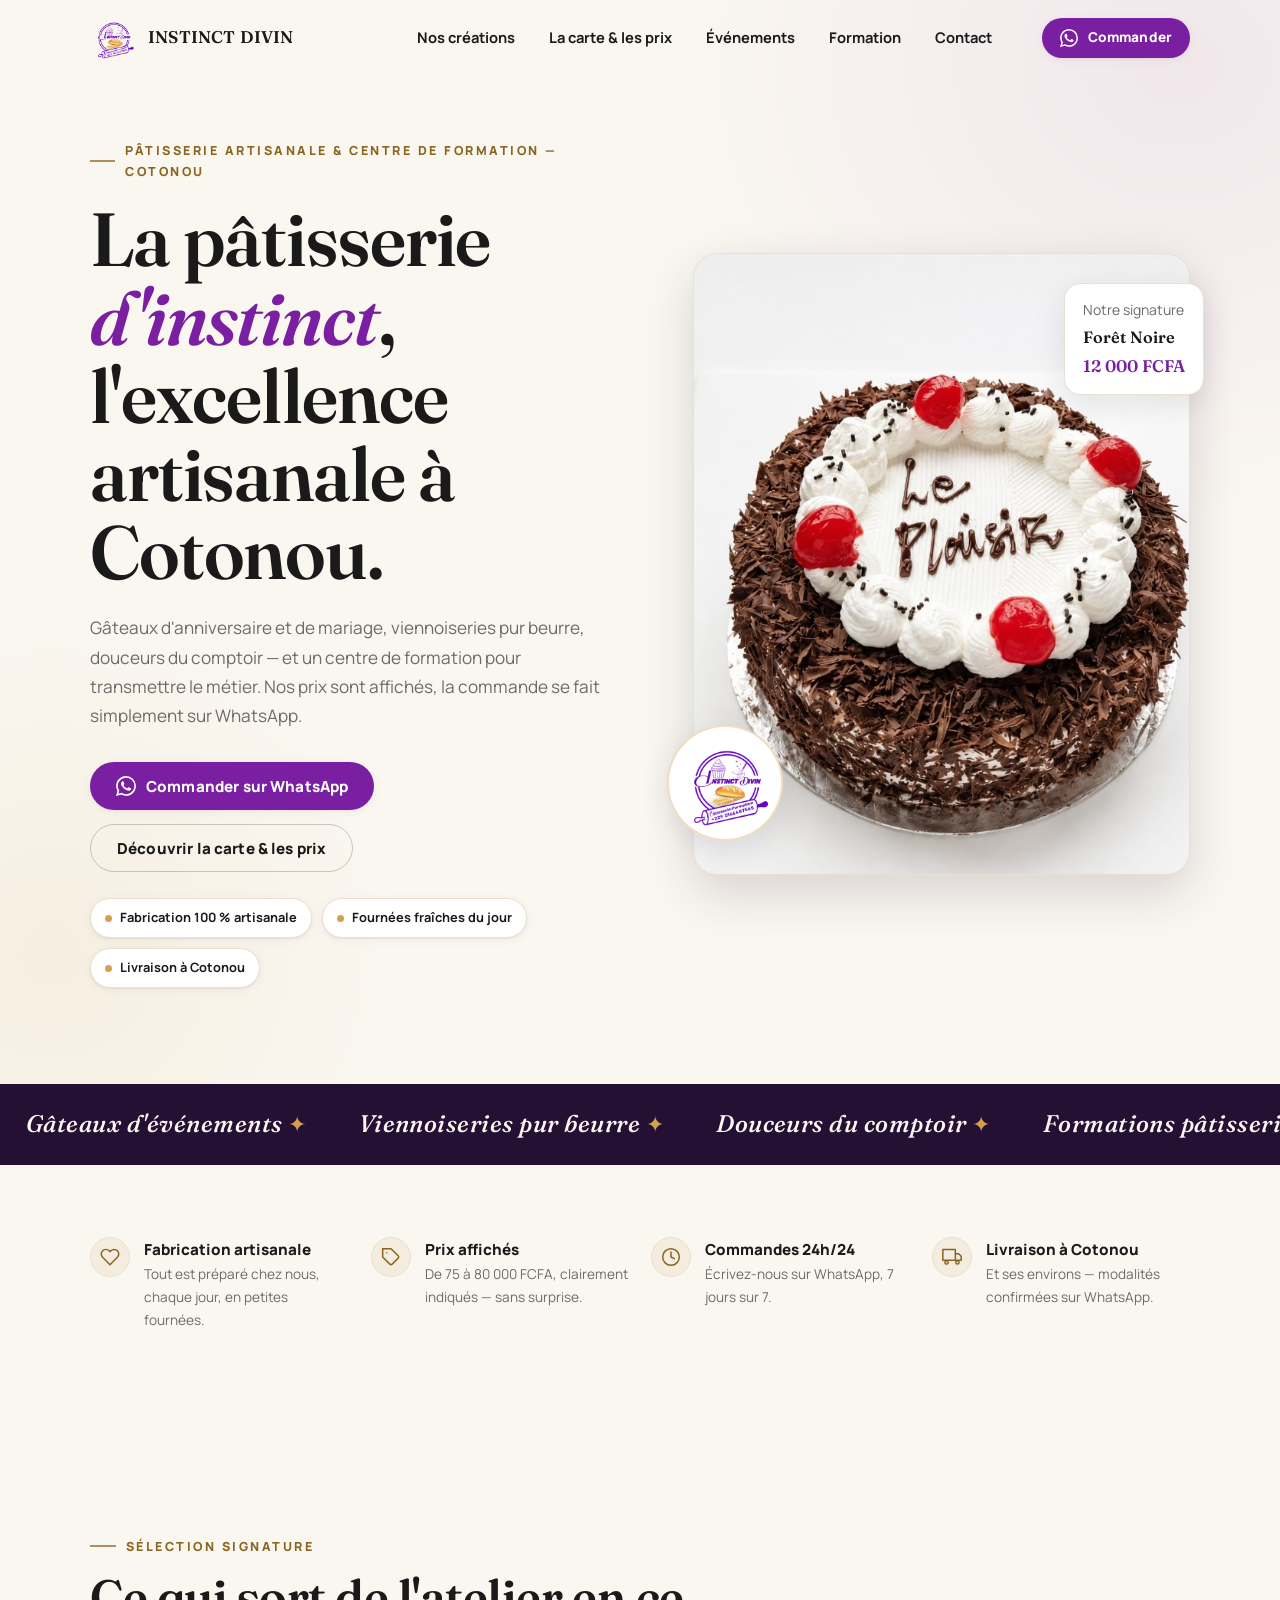
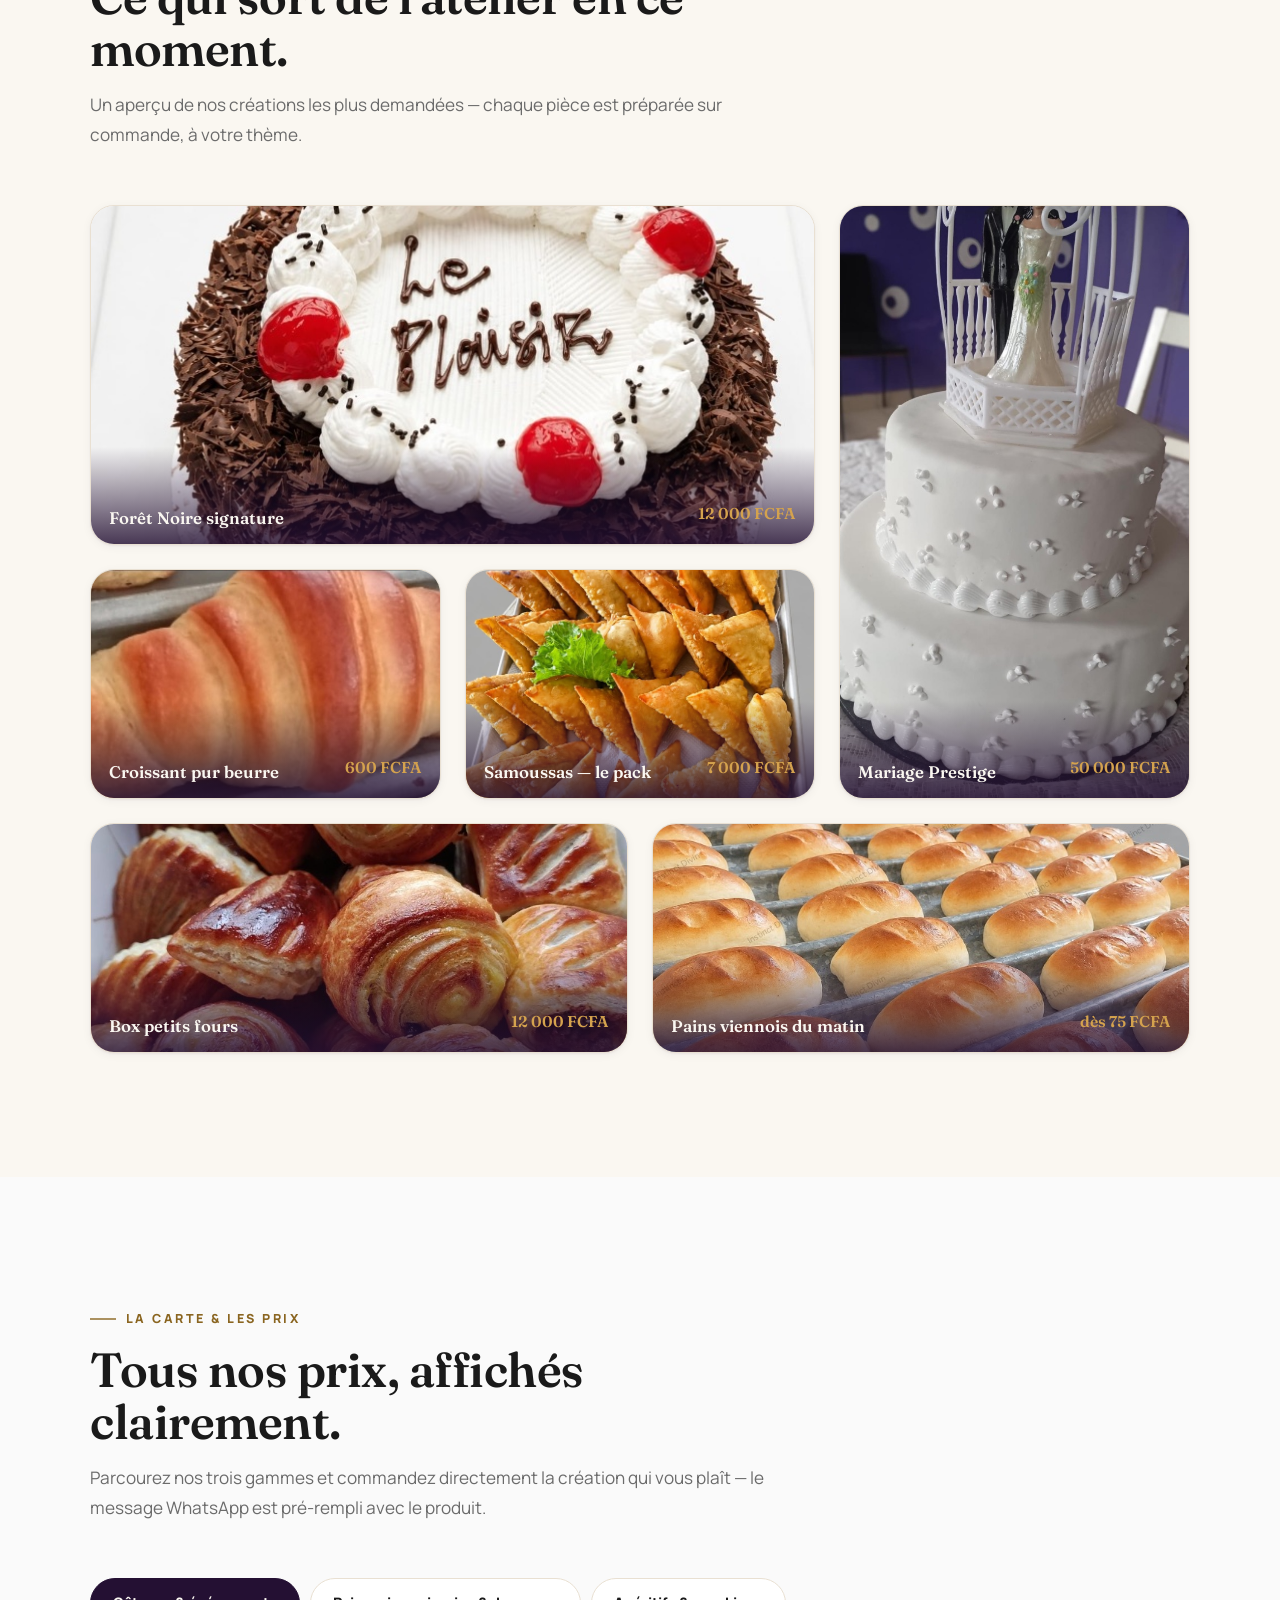
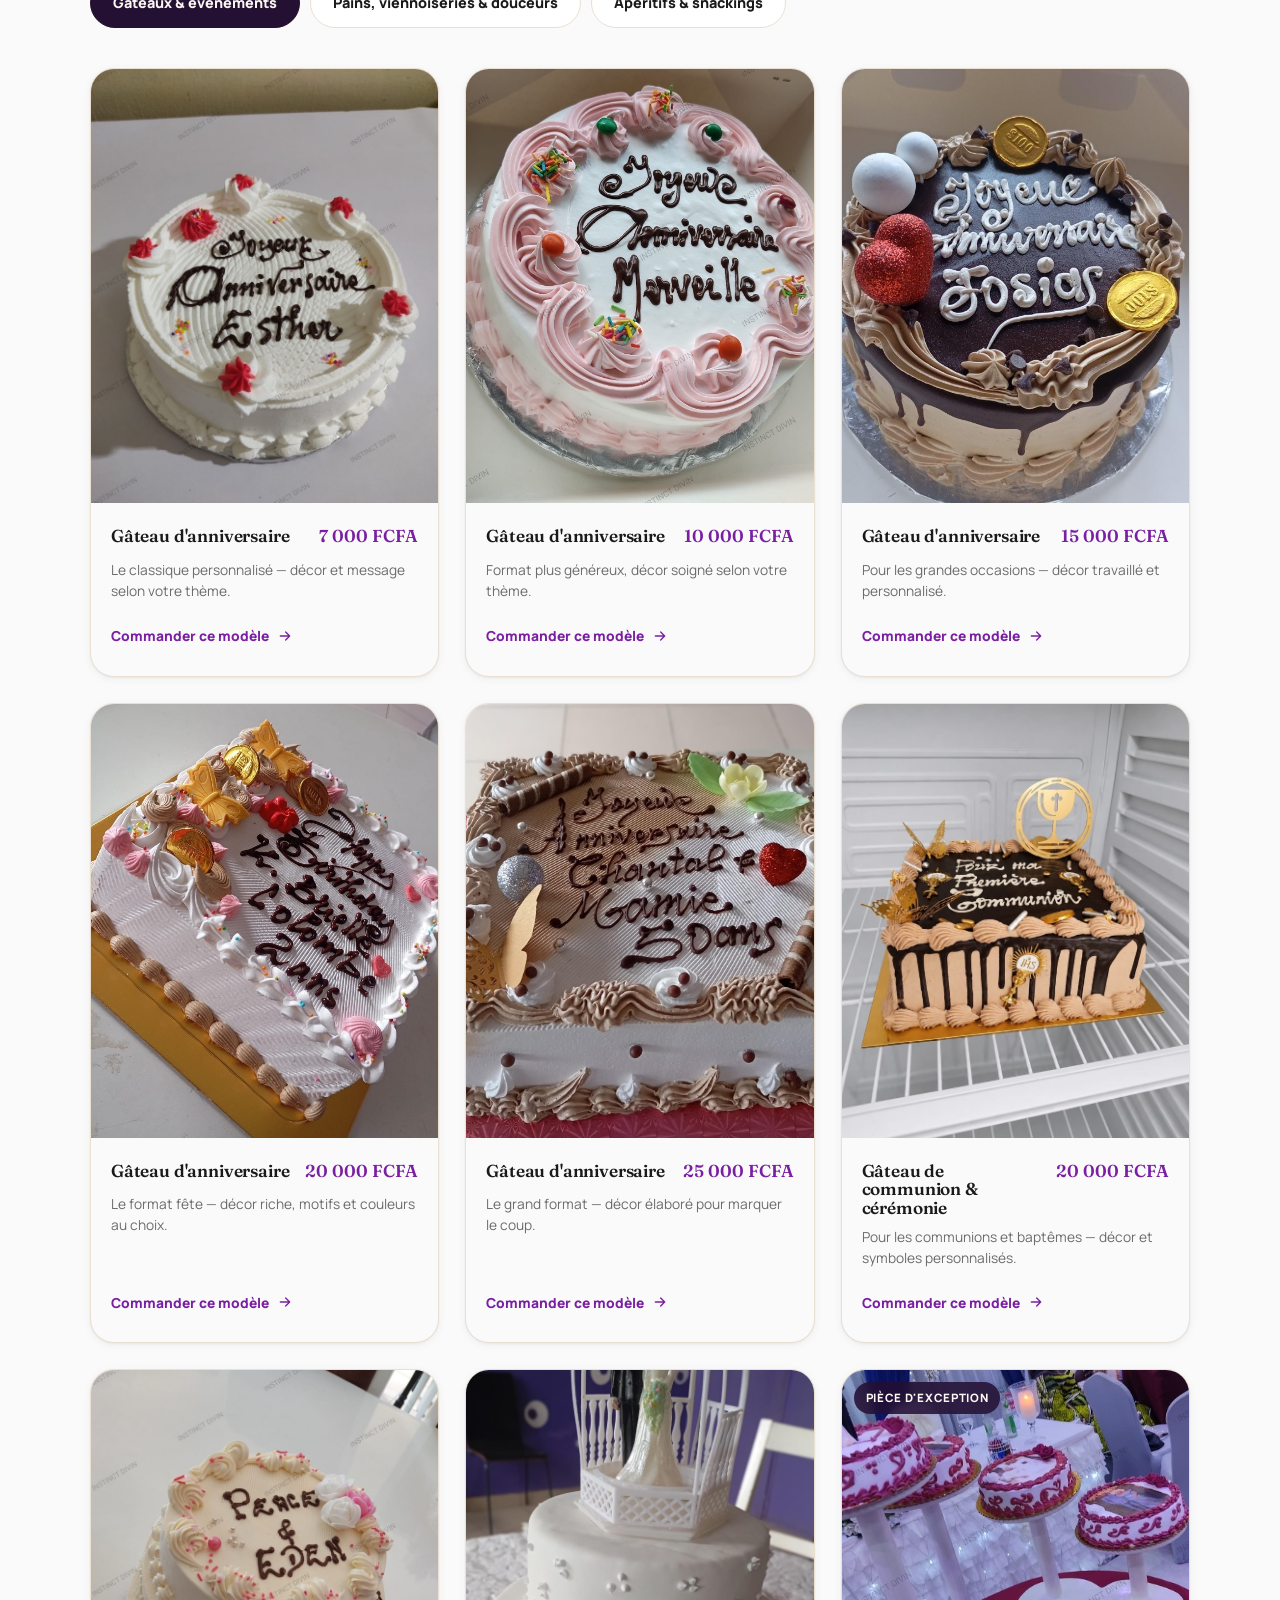
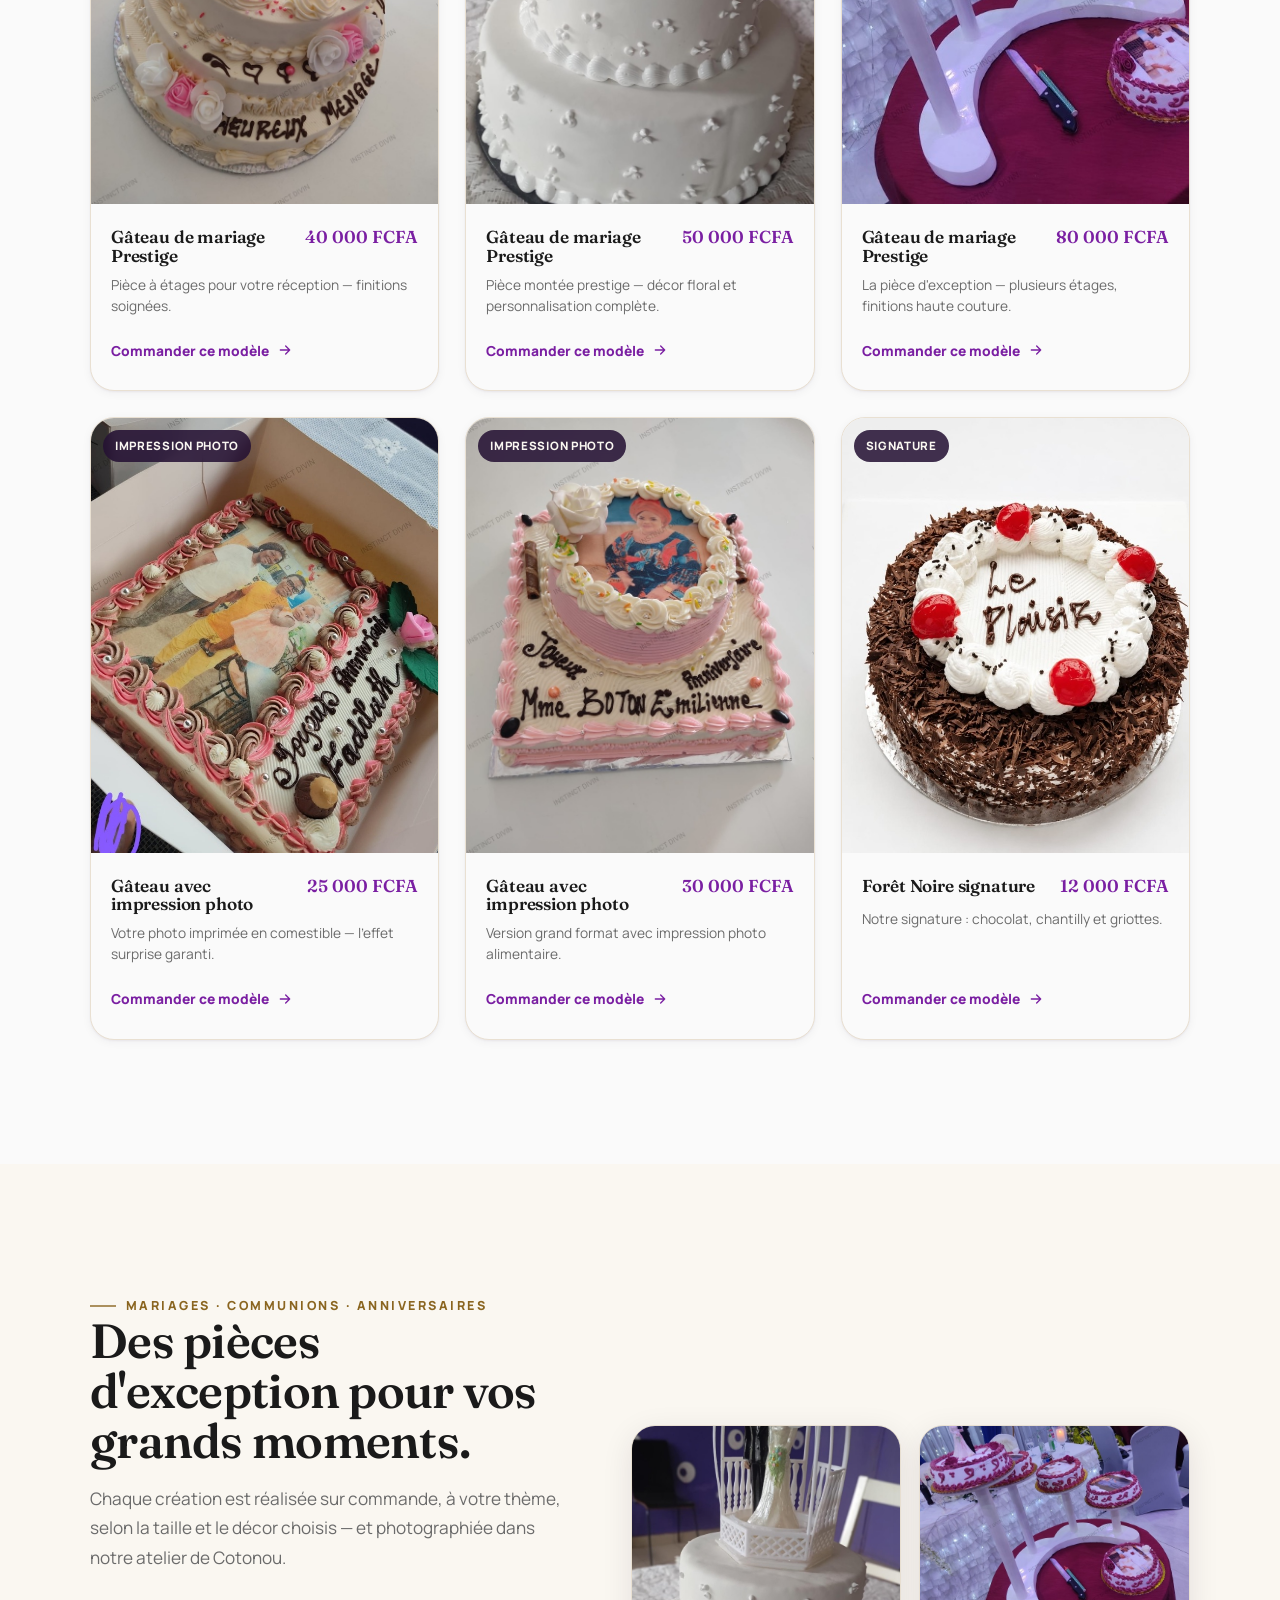
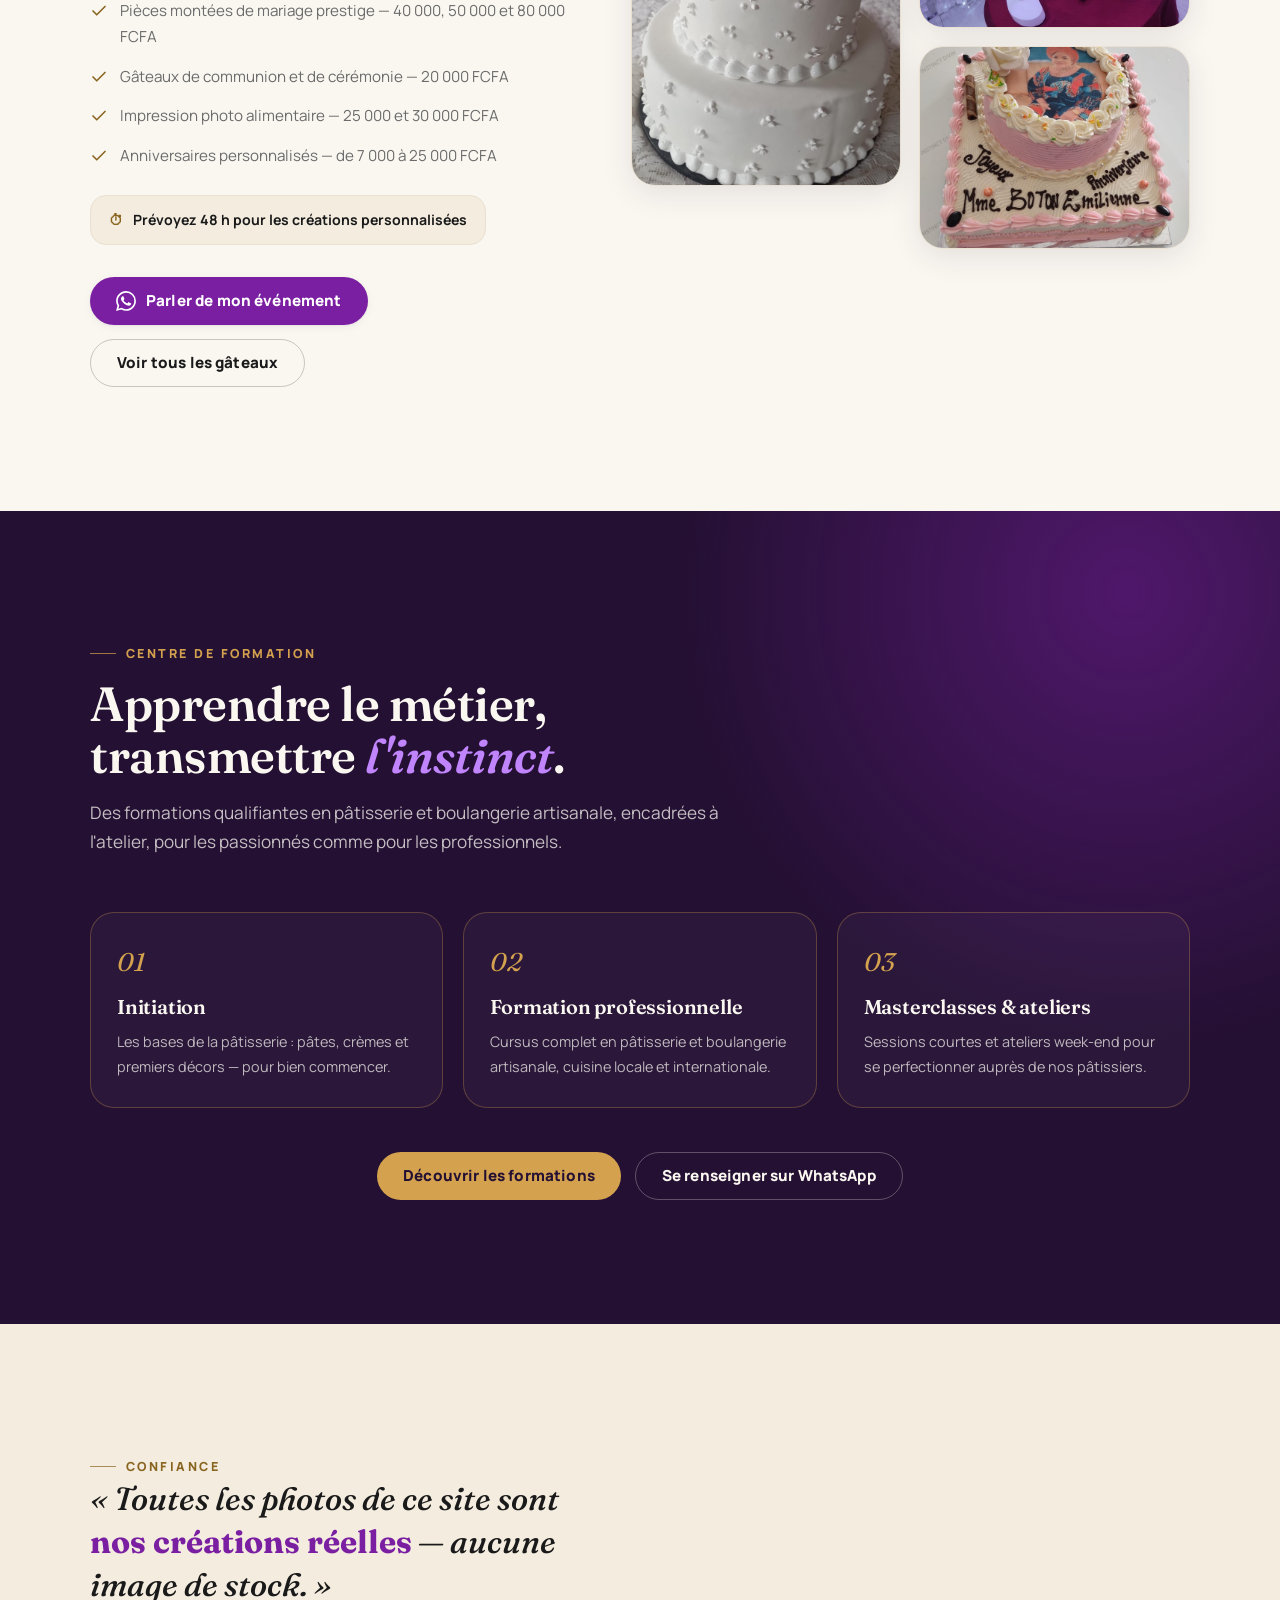
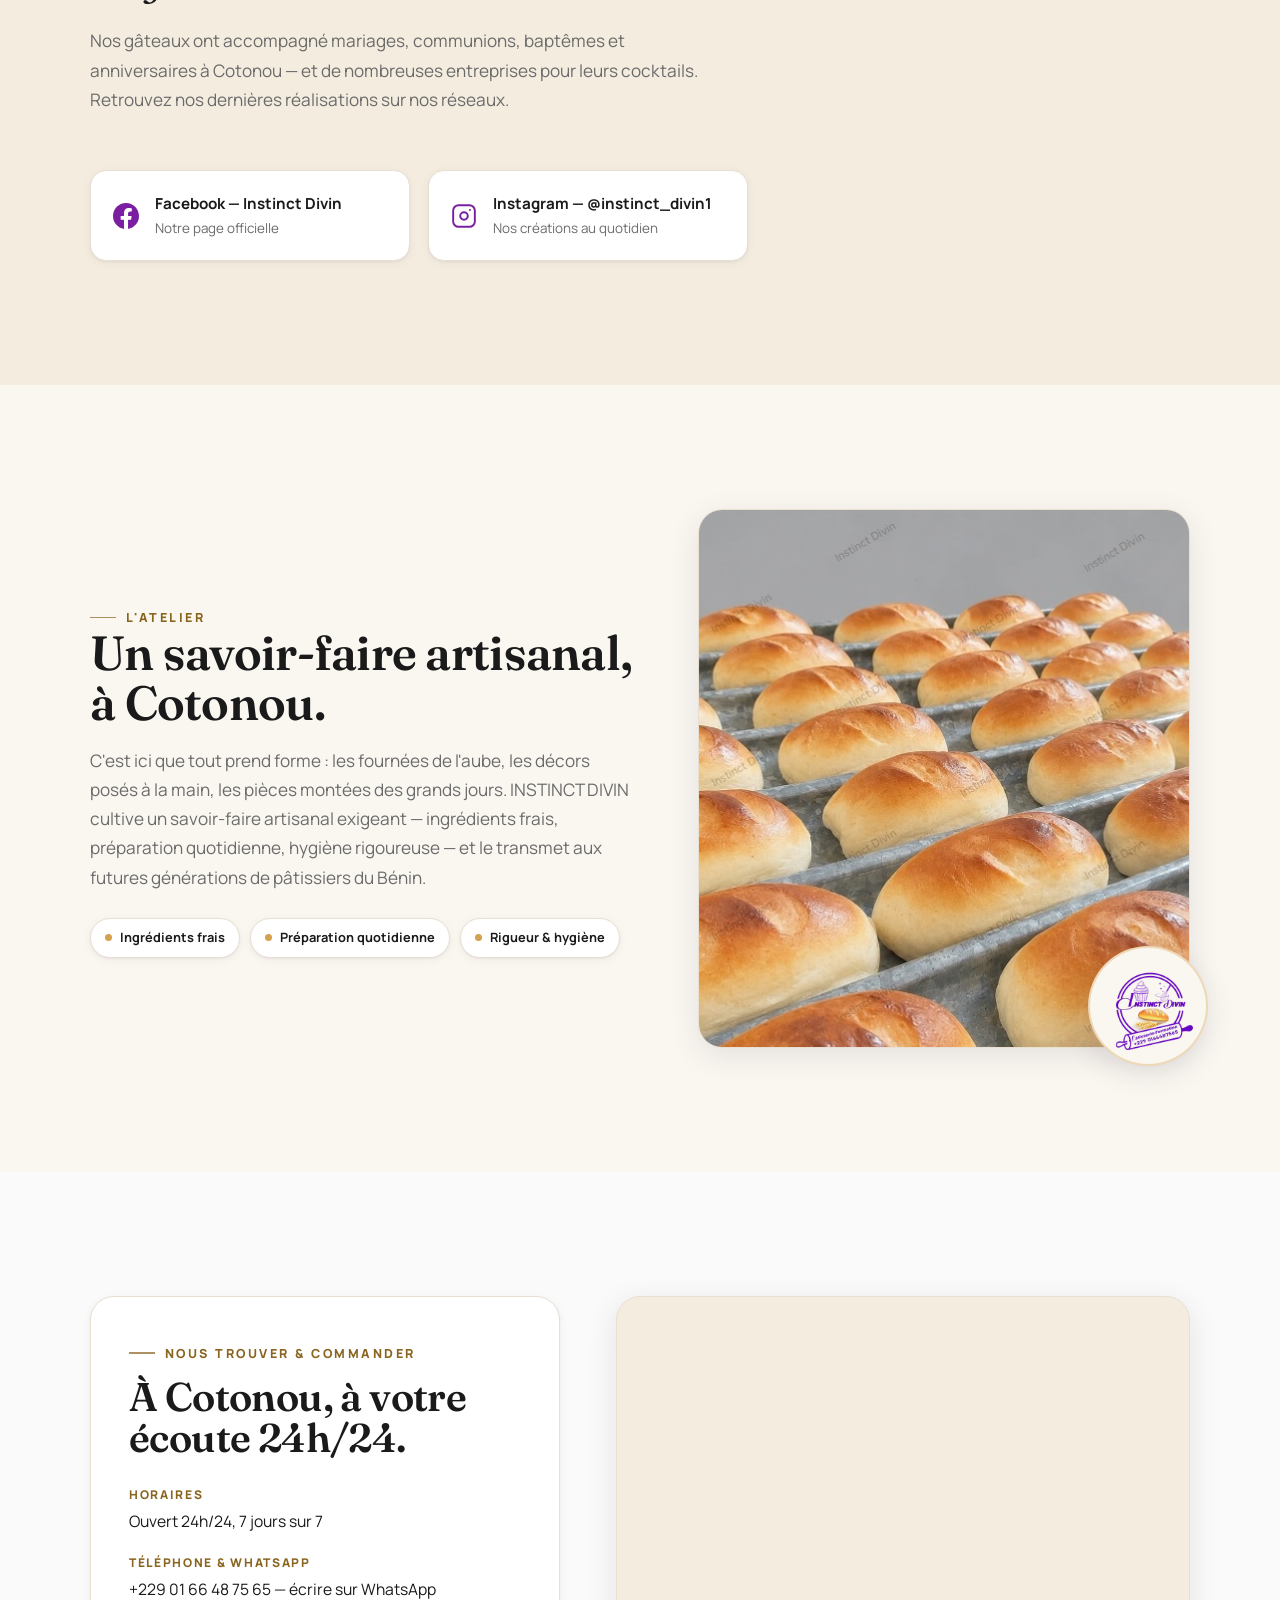
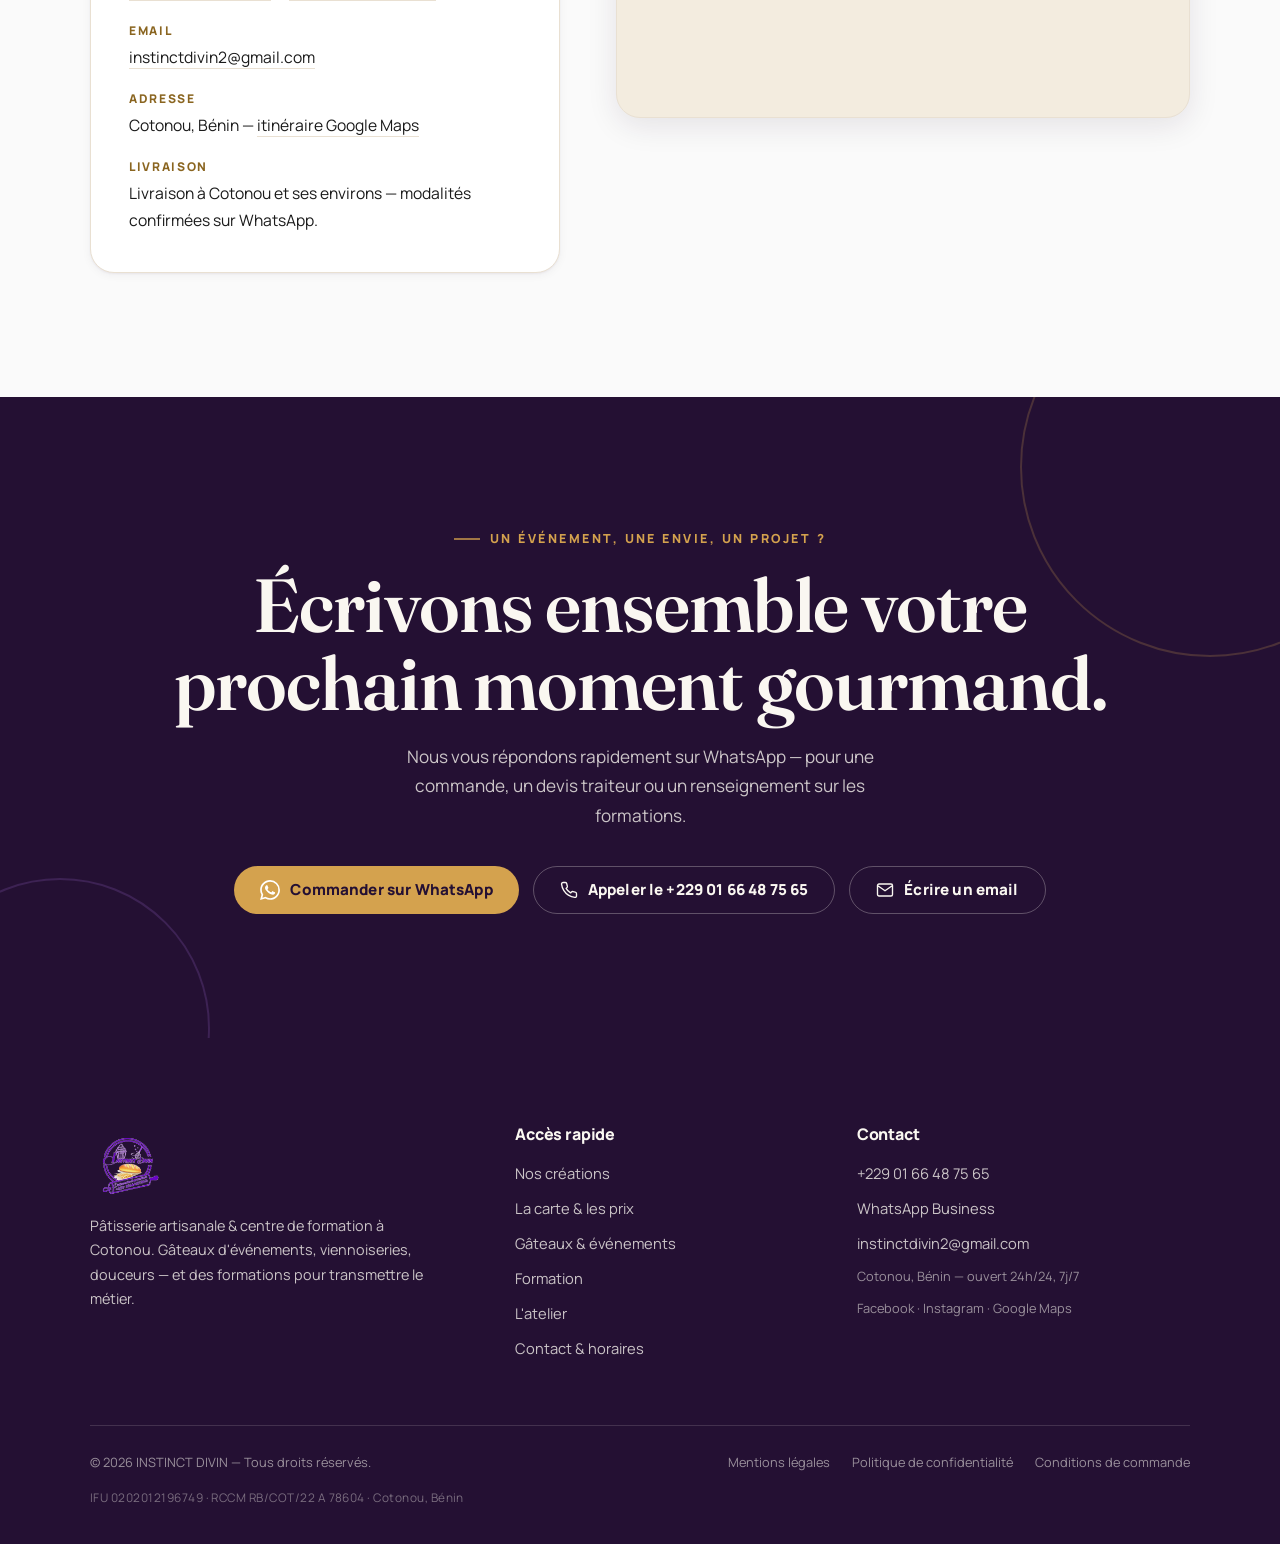
==== index.html @ 4ae8fb3a "Initial commit: Site web officiel Pâtisserie Instinct Divin (Cotonou)" ====
<!doctype html>
<html lang="fr">
<head>
<meta charset="utf-8">
<meta name="viewport" content="width=device-width, initial-scale=1">
<title>Pâtisserie artisanale &amp; formation à Cotonou | INSTINCT DIVIN</title>
<meta name="description" content="Gâteaux d'anniversaire et de mariage, viennoiseries pur beurre, samoussas et douceurs à Cotonou — prix affichés, commande sur WhatsApp. Formations pâtisserie &amp; boulangerie artisanale.">
<link rel="canonical" href="https://instinctdivin.com/">
<meta name="google-site-verification" content="RIaX3cfjTY96L0k6P80RdzQ5UPWvviP93TxPL03QNKM">
<meta name="theme-color" content="#241033">
<!-- Open Graph -->
<meta property="og:type" content="website">
<meta property="og:locale" content="fr_FR">
<meta property="og:site_name" content="INSTINCT DIVIN">
<meta property="og:title" content="INSTINCT DIVIN — Pâtisserie artisanale &amp; formation à Cotonou">
<meta property="og:description" content="Gâteaux d'événements, viennoiseries pur beurre, douceurs — prix affichés, commande sur WhatsApp. Formations pâtisserie à Cotonou.">
<meta property="og:url" content="https://instinctdivin.com/">
<meta property="og:image" content="https://instinctdivin.com/assets/img/og-cover.jpg">
<meta property="og:image:width" content="1200">
<meta property="og:image:height" content="630">
<meta name="twitter:card" content="summary_large_image">
<link rel="icon" type="image/png" href="favicon.png">
<link rel="apple-touch-icon" href="apple-touch-icon.png">
<link rel="preconnect" href="https://fonts.googleapis.com">
<link rel="preconnect" href="https://fonts.gstatic.com" crossorigin>
<link href="https://fonts.googleapis.com/css2?family=Fraunces:ital,opsz,wght@0,9..144,400..700;1,9..144,400..700&family=Manrope:wght@400..800&display=swap" rel="stylesheet">
<link rel="stylesheet" href="assets/css/style.css">
<script type="application/ld+json">
{
  "@context": "https://schema.org",
  "@type": "Bakery",
  "name": "INSTINCT DIVIN",
  "description": "Pâtisserie artisanale et centre de formation à Cotonou : gâteaux d'événements, viennoiseries, douceurs et formations en pâtisserie et boulangerie artisanale.",
  "url": "https://instinctdivin.com/",
  "telephone": "+2290166487565",
  "email": "instinctdivin2@gmail.com",
  "image": "https://instinctdivin.com/assets/img/og-cover.jpg",
  "priceRange": "75 FCFA – 80 000 FCFA",
  "currenciesAccepted": "XOF",
  "address": {
    "@type": "PostalAddress",
    "addressLocality": "Cotonou",
    "addressCountry": "BJ"
  },
  "openingHoursSpecification": {
    "@type": "OpeningHoursSpecification",
    "dayOfWeek": ["Monday","Tuesday","Wednesday","Thursday","Friday","Saturday","Sunday"],
    "opens": "00:00",
    "closes": "23:59"
  },
  "sameAs": [
    "https://www.facebook.com/Instinctdivinchezsylvan",
    "https://www.instagram.com/instinct_divin1",
    "https://maps.app.goo.gl/5irE1LpfZJMFtZVR9"
  ]
}
</script>
</head>
<body>
<a class="skip-link" href="#contenu">Aller au contenu</a>

<!-- Sprite d'icônes -->
<svg width="0" height="0" style="position:absolute" aria-hidden="true">
  <symbol id="i-wa" viewBox="0 0 24 24"><path fill="currentColor" d="M17.472 14.382c-.297-.149-1.758-.867-2.03-.967-.273-.099-.471-.148-.67.15-.197.297-.767.966-.94 1.164-.173.199-.347.223-.644.075-.297-.15-1.255-.463-2.39-1.475-.883-.788-1.48-1.761-1.653-2.059-.173-.297-.018-.458.13-.606.134-.133.298-.347.446-.52.149-.174.198-.298.298-.497.099-.198.05-.371-.025-.52-.075-.149-.669-1.612-.916-2.207-.242-.579-.487-.5-.669-.51-.173-.008-.371-.01-.57-.01-.198 0-.52.074-.792.372-.272.297-1.04 1.016-1.04 2.479 0 1.462 1.065 2.875 1.213 3.074.149.198 2.096 3.2 5.077 4.487.709.306 1.262.489 1.694.625.712.227 1.36.195 1.871.118.571-.085 1.758-.719 2.006-1.413.248-.694.248-1.289.173-1.413-.074-.124-.272-.198-.57-.347m-5.421 7.403h-.004a9.87 9.87 0 0 1-5.031-1.378l-.361-.214-3.741.982.998-3.648-.235-.374a9.86 9.86 0 0 1-1.51-5.26c.001-5.45 4.436-9.884 9.888-9.884 2.64 0 5.122 1.03 6.988 2.898a9.825 9.825 0 0 1 2.893 6.994c-.003 5.45-4.437 9.884-9.885 9.884m8.413-18.297A11.815 11.815 0 0 0 12.05 0C5.495 0 .16 5.335.157 11.892c0 2.096.547 4.142 1.588 5.945L.057 24l6.305-1.654a11.882 11.882 0 0 0 5.683 1.448h.005c6.554 0 11.89-5.335 11.893-11.893a11.821 11.821 0 0 0-3.48-8.413Z"/></symbol>
  <symbol id="i-arrow" viewBox="0 0 24 24"><path fill="none" stroke="currentColor" stroke-width="2" stroke-linecap="round" stroke-linejoin="round" d="M5 12h14m-6-6 6 6-6 6"/></symbol>
  <symbol id="i-phone" viewBox="0 0 24 24"><path fill="none" stroke="currentColor" stroke-width="1.8" stroke-linecap="round" stroke-linejoin="round" d="M22 16.92v3a2 2 0 0 1-2.18 2 19.79 19.79 0 0 1-8.63-3.07 19.5 19.5 0 0 1-6-6A19.79 19.79 0 0 1 2.08 4.18 2 2 0 0 1 4.06 2h3a2 2 0 0 1 2 1.72c.127.96.361 1.903.7 2.81a2 2 0 0 1-.45 2.11L8.09 9.91a16 16 0 0 0 6 6l1.27-1.27a2 2 0 0 1 2.11-.45c.907.339 1.85.573 2.81.7A2 2 0 0 1 22 16.92z"/></symbol>
  <symbol id="i-mail" viewBox="0 0 24 24"><path fill="none" stroke="currentColor" stroke-width="1.8" stroke-linecap="round" stroke-linejoin="round" d="M4 4h16a2 2 0 0 1 2 2v12a2 2 0 0 1-2 2H4a2 2 0 0 1-2-2V6a2 2 0 0 1 2-2zm18 2-10 7L2 6"/></symbol>
  <symbol id="i-clock" viewBox="0 0 24 24"><path fill="none" stroke="currentColor" stroke-width="1.8" stroke-linecap="round" stroke-linejoin="round" d="M12 22a10 10 0 1 0 0-20 10 10 0 0 0 0 20zm0-16v6l4 2"/></symbol>
  <symbol id="i-truck" viewBox="0 0 24 24"><path fill="none" stroke="currentColor" stroke-width="1.8" stroke-linecap="round" stroke-linejoin="round" d="M1 3h15v13H1zm15 5h4l3 3v5h-7z"/><circle cx="5.5" cy="18.5" r="2" fill="none" stroke="currentColor" stroke-width="1.8"/><circle cx="18.5" cy="18.5" r="2" fill="none" stroke="currentColor" stroke-width="1.8"/></symbol>
  <symbol id="i-tag" viewBox="0 0 24 24"><path fill="none" stroke="currentColor" stroke-width="1.8" stroke-linecap="round" stroke-linejoin="round" d="m20.59 13.41-7.17 7.17a2 2 0 0 1-2.83 0L2 12V2h10l8.59 8.59a2 2 0 0 1 0 2.82zM7 7h.01"/></symbol>
  <symbol id="i-heart" viewBox="0 0 24 24"><path fill="none" stroke="currentColor" stroke-width="1.8" stroke-linecap="round" stroke-linejoin="round" d="M20.84 4.61a5.5 5.5 0 0 0-7.78 0L12 5.67l-1.06-1.06a5.5 5.5 0 0 0-7.78 7.78L12 21.23l8.84-8.84a5.5 5.5 0 0 0 0-7.78z"/></symbol>
  <symbol id="i-check" viewBox="0 0 24 24"><path fill="none" stroke="currentColor" stroke-width="2.2" stroke-linecap="round" stroke-linejoin="round" d="m20 6-11 11-5-5"/></symbol>
  <symbol id="i-pin" viewBox="0 0 24 24"><path fill="none" stroke="currentColor" stroke-width="1.8" stroke-linecap="round" stroke-linejoin="round" d="M21 10c0 7-9 13-9 13s-9-6-9-13a9 9 0 0 1 18 0zm-9 3a3 3 0 1 0 0-6 3 3 0 0 0 0 6z"/></symbol>
  <symbol id="i-fb" viewBox="0 0 24 24"><path fill="currentColor" d="M24 12.07C24 5.4 18.63 0 12 0S0 5.4 0 12.07C0 18.1 4.39 23.09 10.13 24v-8.44H7.08v-3.49h3.05V9.41c0-3.02 1.79-4.7 4.53-4.7 1.31 0 2.68.24 2.68.24v2.97h-1.51c-1.49 0-1.95.93-1.95 1.89v2.26h3.32l-.53 3.49h-2.79V24C19.61 23.09 24 18.1 24 12.07z"/></symbol>
  <symbol id="i-ig" viewBox="0 0 24 24"><path fill="none" stroke="currentColor" stroke-width="1.8" stroke-linecap="round" stroke-linejoin="round" d="M7 2h10a5 5 0 0 1 5 5v10a5 5 0 0 1-5 5H7a5 5 0 0 1-5-5V7a5 5 0 0 1 5-5zm5 6.5a3.5 3.5 0 1 0 0 7 3.5 3.5 0 0 0 0-7zM17.5 6.5h.01"/></symbol>
  <symbol id="i-menu" viewBox="0 0 24 24"><path fill="none" stroke="currentColor" stroke-width="2" stroke-linecap="round" d="M4 7h16M4 12h16M4 17h16"/></symbol>
  <symbol id="i-close" viewBox="0 0 24 24"><path fill="none" stroke="currentColor" stroke-width="2" stroke-linecap="round" d="M6 6l12 12M18 6 6 18"/></symbol>
</svg>

<!-- ===================== NAVIGATION ===================== -->
<header class="nav" id="nav">
  <div class="container nav__inner">
    <a class="nav__brand" href="index.html" aria-label="INSTINCT DIVIN — Accueil">
      <img src="assets/img/logo.png" alt="Logo INSTINCT DIVIN — pâtisserie et formation à Cotonou">
      <span>INSTINCT DIVIN</span>
    </a>
    <nav class="nav__links" aria-label="Navigation principale">
      <a href="#selection">Nos créations</a>
      <a href="#carte">La carte &amp; les prix</a>
      <a href="#evenements">Événements</a>
      <a href="formation.html">Formation</a>
      <a href="#contact">Contact</a>
    </nav>
    <a class="btn btn--primary btn--sm nav__cta wa" href="https://wa.me/2290166487565" data-wa="order">
      <svg width="18" height="18" class="ico-wa" aria-hidden="true"><use href="#i-wa"/></svg>
      Commander
    </a>
    <button class="nav__toggle" id="navToggle" aria-expanded="false" aria-controls="navPanel">
      <span class="sr-only">Ouvrir le menu</span>
      <svg width="22" height="22" aria-hidden="true"><use href="#i-menu"/></svg>
    </button>
  </div>
</header>

<!-- Panneau mobile -->
<div class="nav__panel" id="navPanel" aria-hidden="true">
  <div class="nav__panel-top">
    <img src="assets/img/logo.png" alt="">
    <button class="nav__close" id="navClose"><span class="sr-only">Fermer le menu</span><svg width="22" height="22" aria-hidden="true"><use href="#i-close"/></svg></button>
  </div>
  <nav aria-label="Navigation mobile">
    <a href="#selection">Nos créations</a>
    <a href="#carte">La carte &amp; les prix</a>
    <a href="#evenements">Gâteaux &amp; événements</a>
    <a href="formation.html">Formation</a>
    <a href="#histoire">L'atelier</a>
    <a href="#contact">Contact &amp; horaires</a>
  </nav>
  <div class="nav__panel-foot">
    <a class="btn btn--gold wa" href="https://wa.me/2290166487565" data-wa="order">
      <svg width="18" height="18" class="ico-wa" aria-hidden="true"><use href="#i-wa"/></svg>
      Commander sur WhatsApp
    </a>
    <a class="btn btn--ghost" href="tel:+2290166487565">
      <svg width="18" height="18" aria-hidden="true"><use href="#i-phone"/></svg>
      +229 01 66 48 75 65
    </a>
    <p class="small">Ouvert 24h/24, 7j/7 — Cotonou, Bénin</p>
  </div>
</div>

<main id="contenu">

<!-- ===================== HERO ===================== -->
<section class="hero">
  <div class="container hero__grid">
    <div>
      <p class="eyebrow">Pâtisserie artisanale &amp; centre de formation — Cotonou</p>
      <h1 class="display">La pâtisserie <em>d'instinct</em>, l'excellence artisanale à Cotonou.</h1>
      <p class="lead">Gâteaux d'anniversaire et de mariage, viennoiseries pur beurre, douceurs du comptoir — et un centre de formation pour transmettre le métier. Nos prix sont affichés, la commande se fait simplement sur WhatsApp.</p>
      <div class="hero__cta">
        <a class="btn btn--primary wa" href="https://wa.me/2290166487565" data-wa="order">
          <svg width="20" height="20" class="ico-wa" aria-hidden="true"><use href="#i-wa"/></svg>
          Commander sur WhatsApp
        </a>
        <a class="btn btn--ghost" href="#carte">Découvrir la carte &amp; les prix</a>
      </div>
      <div class="hero__badges">
        <span class="chip">Fabrication 100 % artisanale</span>
        <span class="chip">Fournées fraîches du jour</span>
        <span class="chip">Livraison à Cotonou</span>
      </div>
    </div>
    <div class="hero__media">
      <div class="hero__photo">
        <img src="assets/img/foret-noire-12000.jpg" alt="Forêt Noire signature INSTINCT DIVIN — chocolat, chantilly et griottes, Cotonou" width="720" height="809" fetchpriority="high">
      </div>
      <div class="hero__seal" aria-hidden="true"><img src="assets/img/logo.png" alt=""></div>
      <a class="hero__float wa" href="https://wa.me/2290166487565" data-wa-product="Forêt Noire signature" data-wa-price="12 000 FCFA">
        <p class="small">Notre signature</p>
        <p class="name">Forêt Noire</p>
        <span class="price">12 000 FCFA</span>
      </a>
    </div>
  </div>
</section>

<!-- ===================== BANDEAU SIGNATURE ===================== -->
<div class="marquee" aria-hidden="true">
  <div class="marquee__track">
    <div class="marquee__seq">
      <span>Gâteaux d'événements <i>✦</i></span><span>Viennoiseries pur beurre <i>✦</i></span><span>Douceurs du comptoir <i>✦</i></span><span>Formations pâtisserie <i>✦</i></span><span>Cotonou <i>✦</i></span><span>Commandes WhatsApp <i>✦</i></span>
      <span>Gâteaux d'événements <i>✦</i></span><span>Viennoiseries pur beurre <i>✦</i></span><span>Douceurs du comptoir <i>✦</i></span><span>Formations pâtisserie <i>✦</i></span><span>Cotonou <i>✦</i></span><span>Commandes WhatsApp <i>✦</i></span>
    </div>
    <div class="marquee__seq">
      <span>Gâteaux d'événements <i>✦</i></span><span>Viennoiseries pur beurre <i>✦</i></span><span>Douceurs du comptoir <i>✦</i></span><span>Formations pâtisserie <i>✦</i></span><span>Cotonou <i>✦</i></span><span>Commandes WhatsApp <i>✦</i></span>
      <span>Gâteaux d'événements <i>✦</i></span><span>Viennoiseries pur beurre <i>✦</i></span><span>Douceurs du comptoir <i>✦</i></span><span>Formations pâtisserie <i>✦</i></span><span>Cotonou <i>✦</i></span><span>Commandes WhatsApp <i>✦</i></span>
    </div>
  </div>
</div>

<!-- ===================== RÉASSURANCE ===================== -->
<section class="section section--tight bg-cream">
  <div class="container">
    <ul class="trust">
      <li class="trust__item reveal">
        <span class="trust__dot"><svg width="20" height="20" aria-hidden="true"><use href="#i-heart"/></svg></span>
        <div><strong>Fabrication artisanale</strong><p>Tout est préparé chez nous, chaque jour, en petites fournées.</p></div>
      </li>
      <li class="trust__item reveal reveal--d1">
        <span class="trust__dot"><svg width="20" height="20" aria-hidden="true"><use href="#i-tag"/></svg></span>
        <div><strong>Prix affichés</strong><p>De 75 à 80 000 FCFA, clairement indiqués — sans surprise.</p></div>
      </li>
      <li class="trust__item reveal reveal--d2">
        <span class="trust__dot"><svg width="20" height="20" aria-hidden="true"><use href="#i-clock"/></svg></span>
        <div><strong>Commandes 24h/24</strong><p>Écrivez-nous sur WhatsApp, 7 jours sur 7.</p></div>
      </li>
      <li class="trust__item reveal reveal--d3">
        <span class="trust__dot"><svg width="20" height="20" aria-hidden="true"><use href="#i-truck"/></svg></span>
        <div><strong>Livraison à Cotonou</strong><p>Et ses environs — modalités confirmées sur WhatsApp.</p></div>
      </li>
    </ul>
  </div>
</section>

<!-- ===================== SÉLECTION SIGNATURE ===================== -->
<section class="section bg-cream" id="selection">
  <div class="container">
    <div class="sec-head">
      <p class="eyebrow">Sélection signature</p>
      <h2>Ce qui sort de l'atelier en ce moment.</h2>
      <p class="lead">Un aperçu de nos créations les plus demandées — chaque pièce est préparée sur commande, à votre thème.</p>
    </div>
    <div class="selection">
      <a class="sel sel--wide reveal wa" href="https://wa.me/2290166487565" data-wa-product="Forêt Noire signature" data-wa-price="12 000 FCFA">
        <img src="assets/img/foret-noire-12000.jpg" alt="Forêt Noire signature INSTINCT DIVIN — chocolat, chantilly et griottes, Cotonou" width="720" height="809" loading="lazy">
        <span class="sel__overlay"><span class="sel__name">Forêt Noire signature</span><span class="sel__price">12 000 FCFA</span></span>
      </a>
      <a class="sel sel--tall reveal wa" href="https://wa.me/2290166487565" data-wa-product="Gâteau de mariage Prestige 50 000" data-wa-price="50 000 FCFA">
        <img src="assets/img/gateau-mariage-50000.jpg" alt="Pièce montée de mariage prestige à deux étages — INSTINCT DIVIN Cotonou" width="720" height="1061" loading="lazy">
        <span class="sel__overlay"><span class="sel__name">Mariage Prestige</span><span class="sel__price">50 000 FCFA</span></span>
      </a>
      <a class="sel sel--std reveal wa" href="https://wa.me/2290166487565" data-wa-product="Croissant pur beurre" data-wa-price="600 FCFA">
        <img src="assets/img/croissant-beurre-600.jpg" alt="Croissants pur beurre dorés, tout juste sortis du four — INSTINCT DIVIN Cotonou" width="720" height="279" loading="lazy">
        <span class="sel__overlay"><span class="sel__name">Croissant pur beurre</span><span class="sel__price">600 FCFA</span></span>
      </a>
      <a class="sel sel--std reveal wa" href="https://wa.me/2290166487565" data-wa-product="Samoussas (le pack)" data-wa-price="7 000 FCFA">
        <img src="assets/img/samoussas-7000.jpg" alt="Samoussas croustillants dorés sur plateau — traiteur INSTINCT DIVIN Cotonou" width="720" height="959" loading="lazy">
        <span class="sel__overlay"><span class="sel__name">Samoussas — le pack</span><span class="sel__price">7 000 FCFA</span></span>
      </a>
      <a class="sel sel--half reveal wa" href="https://wa.me/2290166487565" data-wa-product="Box spéciale petits fours" data-wa-price="12 000 FCFA">
        <img src="assets/img/box-petits-fours-12000.jpg" alt="Box de petits fours gourmands sucrés et salés — INSTINCT DIVIN Cotonou" width="720" height="723" loading="lazy">
        <span class="sel__overlay"><span class="sel__name">Box petits fours</span><span class="sel__price">12 000 FCFA</span></span>
      </a>
      <a class="sel sel--half reveal wa" href="https://wa.me/2290166487565" data-wa-product="Pains viennois frais" data-wa-price="150 FCFA">
        <img src="assets/img/mini-pain-viennois-75.jpg" alt="Plateaux de pains viennois dorés à la sortie du four — INSTINCT DIVIN Cotonou" width="720" height="539" loading="lazy">
        <span class="sel__overlay"><span class="sel__name">Pains viennois du matin</span><span class="sel__price">dès 75 FCFA</span></span>
      </a>
    </div>
  </div>
</section>

<!-- ===================== LA CARTE COMPLÈTE ===================== -->
<section class="section bg-white" id="carte">
  <div class="container">
    <div class="sec-head">
      <p class="eyebrow">La carte &amp; les prix</p>
      <h2>Tous nos prix, affichés clairement.</h2>
      <p class="lead">Parcourez nos trois gammes et commandez directement la création qui vous plaît — le message WhatsApp est pré-rempli avec le produit.</p>
    </div>

    <div class="tabs" role="tablist" aria-label="Gammes de la carte">
      <button class="tab" role="tab" id="tab-gateaux" aria-selected="true" aria-controls="panel-gateaux">Gâteaux &amp; événements</button>
      <button class="tab" role="tab" id="tab-pains" aria-selected="false" aria-controls="panel-pains" tabindex="-1">Pains, viennoiseries &amp; douceurs</button>
      <button class="tab" role="tab" id="tab-aperitifs" aria-selected="false" aria-controls="panel-aperitifs" tabindex="-1">Apéritifs &amp; snackings</button>
    </div>

    <!-- Gamme 1 : Gâteaux & événements -->
    <div class="tabpanel is-active" role="tabpanel" id="panel-gateaux" aria-labelledby="tab-gateaux" tabindex="0">
      <div class="grid-cards">
        <article class="dish reveal">
          <div class="dish__media"><img src="assets/img/gateau-anniversaire-7000.jpg" alt="Gâteau d'anniversaire personnalisé 7 000 FCFA — INSTINCT DIVIN Cotonou" width="720" height="959" loading="lazy"></div>
          <div class="dish__body">
            <div class="dish__top"><h3 class="dish__name">Gâteau d'anniversaire</h3><span class="price dish__price">7 000 FCFA</span></div>
            <p class="dish__desc">Le classique personnalisé — décor et message selon votre thème.</p>
            <a class="dish__cta wa" href="https://wa.me/2290166487565" data-wa-product="Gâteau d'anniversaire (7 000 FCFA)" data-wa-price="7 000 FCFA">Commander ce modèle <svg width="16" height="16" aria-hidden="true"><use href="#i-arrow"/></svg></a>
          </div>
        </article>
        <article class="dish reveal">
          <div class="dish__media"><img src="assets/img/gateau-anniversaire-10000.jpg" alt="Gâteau d'anniversaire 10 000 FCFA décor rose — INSTINCT DIVIN Cotonou" width="720" height="759" loading="lazy"></div>
          <div class="dish__body">
            <div class="dish__top"><h3 class="dish__name">Gâteau d'anniversaire</h3><span class="price dish__price">10 000 FCFA</span></div>
            <p class="dish__desc">Format plus généreux, décor soigné selon votre thème.</p>
            <a class="dish__cta wa" href="https://wa.me/2290166487565" data-wa-product="Gâteau d'anniversaire (10 000 FCFA)" data-wa-price="10 000 FCFA">Commander ce modèle <svg width="16" height="16" aria-hidden="true"><use href="#i-arrow"/></svg></a>
          </div>
        </article>
        <article class="dish reveal">
          <div class="dish__media"><img src="assets/img/gateau-anniversaire-15000.jpg" alt="Gâteau d'anniversaire chocolat 15 000 FCFA — INSTINCT DIVIN Cotonou" width="720" height="783" loading="lazy"></div>
          <div class="dish__body">
            <div class="dish__top"><h3 class="dish__name">Gâteau d'anniversaire</h3><span class="price dish__price">15 000 FCFA</span></div>
            <p class="dish__desc">Pour les grandes occasions — décor travaillé et personnalisé.</p>
            <a class="dish__cta wa" href="https://wa.me/2290166487565" data-wa-product="Gâteau d'anniversaire (15 000 FCFA)" data-wa-price="15 000 FCFA">Commander ce modèle <svg width="16" height="16" aria-hidden="true"><use href="#i-arrow"/></svg></a>
          </div>
        </article>
        <article class="dish reveal">
          <div class="dish__media"><img src="assets/img/gateau-anniversaire-20000.jpg" alt="Gâteau d'anniversaire 20 000 FCFA décor doré — INSTINCT DIVIN Cotonou" width="720" height="823" loading="lazy"></div>
          <div class="dish__body">
            <div class="dish__top"><h3 class="dish__name">Gâteau d'anniversaire</h3><span class="price dish__price">20 000 FCFA</span></div>
            <p class="dish__desc">Le format fête — décor riche, motifs et couleurs au choix.</p>
            <a class="dish__cta wa" href="https://wa.me/2290166487565" data-wa-product="Gâteau d'anniversaire (20 000 FCFA)" data-wa-price="20 000 FCFA">Commander ce modèle <svg width="16" height="16" aria-hidden="true"><use href="#i-arrow"/></svg></a>
          </div>
        </article>
        <article class="dish reveal">
          <div class="dish__media"><img src="assets/img/gateau-anniversaire-25000.jpg" alt="Gâteau d'anniversaire 25 000 FCFA décor élaboré — INSTINCT DIVIN Cotonou" width="720" height="613" loading="lazy"></div>
          <div class="dish__body">
            <div class="dish__top"><h3 class="dish__name">Gâteau d'anniversaire</h3><span class="price dish__price">25 000 FCFA</span></div>
            <p class="dish__desc">Le grand format — décor élaboré pour marquer le coup.</p>
            <a class="dish__cta wa" href="https://wa.me/2290166487565" data-wa-product="Gâteau d'anniversaire (25 000 FCFA)" data-wa-price="25 000 FCFA">Commander ce modèle <svg width="16" height="16" aria-hidden="true"><use href="#i-arrow"/></svg></a>
          </div>
        </article>
        <article class="dish reveal">
          <div class="dish__media"><img src="assets/img/gateau-communion-20000.jpg" alt="Gâteau de première communion 20 000 FCFA décor doré — INSTINCT DIVIN Cotonou" width="720" height="959" loading="lazy"></div>
          <div class="dish__body">
            <div class="dish__top"><h3 class="dish__name">Gâteau de communion &amp; cérémonie</h3><span class="price dish__price">20 000 FCFA</span></div>
            <p class="dish__desc">Pour les communions et baptêmes — décor et symboles personnalisés.</p>
            <a class="dish__cta wa" href="https://wa.me/2290166487565" data-wa-product="Gâteau de communion (20 000 FCFA)" data-wa-price="20 000 FCFA">Commander ce modèle <svg width="16" height="16" aria-hidden="true"><use href="#i-arrow"/></svg></a>
          </div>
        </article>
        <article class="dish reveal">
          <div class="dish__media"><img src="assets/img/gateau-mariage-40000.jpg" alt="Gâteau de mariage Prestige 40 000 FCFA deux étages — INSTINCT DIVIN Cotonou" width="720" height="959" loading="lazy"></div>
          <div class="dish__body">
            <div class="dish__top"><h3 class="dish__name">Gâteau de mariage Prestige</h3><span class="price dish__price">40 000 FCFA</span></div>
            <p class="dish__desc">Pièce à étages pour votre réception — finitions soignées.</p>
            <a class="dish__cta wa" href="https://wa.me/2290166487565" data-wa-product="Gâteau de mariage Prestige (40 000 FCFA)" data-wa-price="40 000 FCFA">Commander ce modèle <svg width="16" height="16" aria-hidden="true"><use href="#i-arrow"/></svg></a>
          </div>
        </article>
        <article class="dish reveal">
          <div class="dish__media"><img src="assets/img/gateau-mariage-50000.jpg" alt="Pièce montée de mariage 50 000 FCFA — INSTINCT DIVIN Cotonou" width="720" height="1061" loading="lazy"></div>
          <div class="dish__body">
            <div class="dish__top"><h3 class="dish__name">Gâteau de mariage Prestige</h3><span class="price dish__price">50 000 FCFA</span></div>
            <p class="dish__desc">Pièce montée prestige — décor floral et personnalisation complète.</p>
            <a class="dish__cta wa" href="https://wa.me/2290166487565" data-wa-product="Gâteau de mariage Prestige (50 000 FCFA)" data-wa-price="50 000 FCFA">Commander ce modèle <svg width="16" height="16" aria-hidden="true"><use href="#i-arrow"/></svg></a>
          </div>
        </article>
        <article class="dish reveal">
          <div class="dish__media"><span class="dish__flag">Pièce d'exception</span><img src="assets/img/gateau-mariage-80000.jpg" alt="Pièces montées de mariage prestige 80 000 FCFA — INSTINCT DIVIN Cotonou" width="720" height="583" loading="lazy"></div>
          <div class="dish__body">
            <div class="dish__top"><h3 class="dish__name">Gâteau de mariage Prestige</h3><span class="price dish__price">80 000 FCFA</span></div>
            <p class="dish__desc">La pièce d'exception — plusieurs étages, finitions haute couture.</p>
            <a class="dish__cta wa" href="https://wa.me/2290166487565" data-wa-product="Gâteau de mariage Prestige (80 000 FCFA)" data-wa-price="80 000 FCFA">Commander ce modèle <svg width="16" height="16" aria-hidden="true"><use href="#i-arrow"/></svg></a>
          </div>
        </article>
        <article class="dish reveal">
          <div class="dish__media"><span class="dish__flag">Impression photo</span><img src="assets/img/gateau-photo-25000.jpg" alt="Gâteau avec impression photo alimentaire 25 000 FCFA — INSTINCT DIVIN Cotonou" width="720" height="803" loading="lazy"></div>
          <div class="dish__body">
            <div class="dish__top"><h3 class="dish__name">Gâteau avec impression photo</h3><span class="price dish__price">25 000 FCFA</span></div>
            <p class="dish__desc">Votre photo imprimée en comestible — l'effet surprise garanti.</p>
            <a class="dish__cta wa" href="https://wa.me/2290166487565" data-wa-product="Gâteau avec impression photo (25 000 FCFA)" data-wa-price="25 000 FCFA">Commander ce modèle <svg width="16" height="16" aria-hidden="true"><use href="#i-arrow"/></svg></a>
          </div>
        </article>
        <article class="dish reveal">
          <div class="dish__media"><span class="dish__flag">Impression photo</span><img src="assets/img/gateau-photo-30000.jpg" alt="Gâteau impression photo 30 000 FCFA grand format — INSTINCT DIVIN Cotonou" width="720" height="959" loading="lazy"></div>
          <div class="dish__body">
            <div class="dish__top"><h3 class="dish__name">Gâteau avec impression photo</h3><span class="price dish__price">30 000 FCFA</span></div>
            <p class="dish__desc">Version grand format avec impression photo alimentaire.</p>
            <a class="dish__cta wa" href="https://wa.me/2290166487565" data-wa-product="Gâteau avec impression photo (30 000 FCFA)" data-wa-price="30 000 FCFA">Commander ce modèle <svg width="16" height="16" aria-hidden="true"><use href="#i-arrow"/></svg></a>
          </div>
        </article>
        <article class="dish reveal">
          <div class="dish__media"><span class="dish__flag">Signature</span><img src="assets/img/foret-noire-12000.jpg" alt="Forêt Noire artisanale 12 000 FCFA — INSTINCT DIVIN Cotonou" width="720" height="809" loading="lazy"></div>
          <div class="dish__body">
            <div class="dish__top"><h3 class="dish__name">Forêt Noire signature</h3><span class="price dish__price">12 000 FCFA</span></div>
            <p class="dish__desc">Notre signature : chocolat, chantilly et griottes.</p>
            <a class="dish__cta wa" href="https://wa.me/2290166487565" data-wa-product="Forêt Noire signature" data-wa-price="12 000 FCFA">Commander ce modèle <svg width="16" height="16" aria-hidden="true"><use href="#i-arrow"/></svg></a>
          </div>
        </article>
      </div>
    </div>

    <!-- Gamme 2 : Pains, viennoiseries & douceurs -->
    <div class="tabpanel" role="tabpanel" id="panel-pains" aria-labelledby="tab-pains" tabindex="0">
      <div class="grid-cards">
        <article class="dish reveal">
          <div class="dish__media"><img src="assets/img/mini-pain-viennois-75.jpg" alt="Mini pains viennois 75 FCFA la pièce — INSTINCT DIVIN Cotonou" width="720" height="539" loading="lazy"></div>
          <div class="dish__body">
            <div class="dish__top"><h3 class="dish__name">Mini pain viennois</h3><span class="price dish__price">75 FCFA</span></div>
            <p class="dish__desc">L'apéritif du quotidien — doré, moelleux, à la pièce.</p>
            <a class="dish__cta wa" href="https://wa.me/2290166487565" data-wa-product="Mini pains viennois" data-wa-price="75 FCFA pièce">Commander ce modèle <svg width="16" height="16" aria-hidden="true"><use href="#i-arrow"/></svg></a>
          </div>
        </article>
        <article class="dish reveal">
          <div class="dish__media"><img src="assets/img/pain-viennois-150.jpg" alt="Pains viennois 150 FCFA — la fournée du matin INSTINCT DIVIN Cotonou" width="720" height="959" loading="lazy"></div>
          <div class="dish__body">
            <div class="dish__top"><h3 class="dish__name">Pain viennois</h3><span class="price dish__price">150 FCFA</span></div>
            <p class="dish__desc">La fournée du matin — moelleux et doré à souhait.</p>
            <a class="dish__cta wa" href="https://wa.me/2290166487565" data-wa-product="Pains viennois" data-wa-price="150 FCFA pièce">Commander ce modèle <svg width="16" height="16" aria-hidden="true"><use href="#i-arrow"/></svg></a>
          </div>
        </article>
        <article class="dish reveal">
          <div class="dish__media"><img src="assets/img/pain-burger-300.jpg" alt="Pain burger artisanal 300 FCFA aux graines de sésame — INSTINCT DIVIN Cotonou" width="720" height="959" loading="lazy"></div>
          <div class="dish__body">
            <div class="dish__top"><h3 class="dish__name">Pain burger artisanal</h3><span class="price dish__price">300 FCFA</span></div>
            <p class="dish__desc">Bun artisanal moelleux, sésame doré — idéal burgers maison.</p>
            <a class="dish__cta wa" href="https://wa.me/2290166487565" data-wa-product="Pains burger artisanaux" data-wa-price="300 FCFA pièce">Commander ce modèle <svg width="16" height="16" aria-hidden="true"><use href="#i-arrow"/></svg></a>
          </div>
        </article>
        <article class="dish reveal">
          <div class="dish__media"><img src="assets/img/croissant-500.jpg" alt="Croissant classique 500 FCFA — INSTINCT DIVIN Cotonou" width="720" height="825" loading="lazy"></div>
          <div class="dish__body">
            <div class="dish__top"><h3 class="dish__name">Croissant classique</h3><span class="price dish__price">500 FCFA</span></div>
            <p class="dish__desc">Le croissant du matin, feuilleté à souhait.</p>
            <a class="dish__cta wa" href="https://wa.me/2290166487565" data-wa-product="Croissants classiques" data-wa-price="500 FCFA pièce">Commander ce modèle <svg width="16" height="16" aria-hidden="true"><use href="#i-arrow"/></svg></a>
          </div>
        </article>
        <article class="dish reveal">
          <div class="dish__media"><span class="dish__flag">Pur beurre</span><img src="assets/img/croissant-beurre-600.jpg" alt="Croissants pur beurre 600 FCFA sur plaque — INSTINCT DIVIN Cotonou" width="720" height="279" loading="lazy"></div>
          <div class="dish__body">
            <div class="dish__top"><h3 class="dish__name">Croissant pur beurre</h3><span class="price dish__price">600 FCFA</span></div>
            <p class="dish__desc">Tourage pur beurre — la version gourmande du classique.</p>
            <a class="dish__cta wa" href="https://wa.me/2290166487565" data-wa-product="Croissants pur beurre" data-wa-price="600 FCFA pièce">Commander ce modèle <svg width="16" height="16" aria-hidden="true"><use href="#i-arrow"/></svg></a>
          </div>
        </article>
        <article class="dish reveal">
          <div class="dish__media"><img src="assets/img/friandises-400.jpg" alt="Friandises et douceurs individuelles 400 FCFA — INSTINCT DIVIN Cotonou" width="720" height="808" loading="lazy"></div>
          <div class="dish__body">
            <div class="dish__top"><h3 class="dish__name">Friandises du comptoir</h3><span class="price dish__price">400 FCFA</span></div>
            <p class="dish__desc">Douceurs individuelles au choix, à savourer à toute heure.</p>
            <a class="dish__cta wa" href="https://wa.me/2290166487565" data-wa-product="Friandises et douceurs individuelles" data-wa-price="400 FCFA">Commander ce modèle <svg width="16" height="16" aria-hidden="true"><use href="#i-arrow"/></svg></a>
          </div>
        </article>
      </div>
    </div>

    <!-- Gamme 3 : Apéritifs & snackings -->
    <div class="tabpanel" role="tabpanel" id="panel-aperitifs" aria-labelledby="tab-aperitifs" tabindex="0">
      <div class="grid-cards">
        <article class="dish reveal">
          <div class="dish__media"><img src="assets/img/samoussas-7000.jpg" alt="Samoussas croustillants 7 000 FCFA le pack — traiteur INSTINCT DIVIN Cotonou" width="720" height="959" loading="lazy"></div>
          <div class="dish__body">
            <div class="dish__top"><h3 class="dish__name">Samoussas</h3><span class="price dish__price">7 000 FCFA <small class="small">le pack</small></span></div>
            <p class="dish__desc">Croustillants dorés — le pack pour vos réceptions et cocktails.</p>
            <a class="dish__cta wa" href="https://wa.me/2290166487565" data-wa-product="Samoussas (le pack)" data-wa-price="7 000 FCFA">Commander ce modèle <svg width="16" height="16" aria-hidden="true"><use href="#i-arrow"/></svg></a>
          </div>
        </article>
        <article class="dish reveal">
          <div class="dish__media"><img src="assets/img/pastels-7000.jpg" alt="Pastels dorés faits maison 7 000 FCFA le pack — INSTINCT DIVIN Cotonou" width="720" height="851" loading="lazy"></div>
          <div class="dish__body">
            <div class="dish__top"><h3 class="dish__name">Pastels dorés</h3><span class="price dish__price">7 000 FCFA <small class="small">le pack</small></span></div>
            <p class="dish__desc">Faits maison, servis avec leur sauce en accompagnement.</p>
            <a class="dish__cta wa" href="https://wa.me/2290166487565" data-wa-product="Pastels dorés (le pack)" data-wa-price="7 000 FCFA">Commander ce modèle <svg width="16" height="16" aria-hidden="true"><use href="#i-arrow"/></svg></a>
          </div>
        </article>
        <article class="dish reveal">
          <div class="dish__media"><img src="assets/img/feuilletes-coeur-palmier-6000.jpg" alt="Feuilletés cœur de palmier 6 000 FCFA — INSTINCT DIVIN Cotonou" width="720" height="959" loading="lazy"></div>
          <div class="dish__body">
            <div class="dish__top"><h3 class="dish__name">Feuilletés cœur de palmier</h3><span class="price dish__price">6 000 FCFA</span></div>
            <p class="dish__desc">Feuilletage maison, cœur fondant de palmier.</p>
            <a class="dish__cta wa" href="https://wa.me/2290166487565" data-wa-product="Feuilletés cœur de palmier" data-wa-price="6 000 FCFA">Commander ce modèle <svg width="16" height="16" aria-hidden="true"><use href="#i-arrow"/></svg></a>
          </div>
        </article>
        <article class="dish reveal">
          <div class="dish__media"><img src="assets/img/box-petits-fours-12000.jpg" alt="Box spéciale petits fours festifs 12 000 FCFA — INSTINCT DIVIN Cotonou" width="720" height="723" loading="lazy"></div>
          <div class="dish__body">
            <div class="dish__top"><h3 class="dish__name">Box spéciale petits fours</h3><span class="price dish__price">12 000 FCFA</span></div>
            <p class="dish__desc">Assortiment festif sucré-salé pour vos cocktails et réceptions.</p>
            <a class="dish__cta wa" href="https://wa.me/2290166487565" data-wa-product="Box spéciale petits fours" data-wa-price="12 000 FCFA">Commander ce modèle <svg width="16" height="16" aria-hidden="true"><use href="#i-arrow"/></svg></a>
          </div>
        </article>
        <article class="dish reveal">
          <div class="dish__media"><img src="assets/img/pack-cocktail-7500.jpg" alt="Pack cocktail apéritif 7 500 FCFA — INSTINCT DIVIN Cotonou" width="720" height="757" loading="lazy"></div>
          <div class="dish__body">
            <div class="dish__top"><h3 class="dish__name">Pack cocktail apéritif</h3><span class="price dish__price">7 500 FCFA</span></div>
            <p class="dish__desc">L'assortiment apéritif complet pour vos invités.</p>
            <a class="dish__cta wa" href="https://wa.me/2290166487565" data-wa-product="Pack cocktail apéritif" data-wa-price="7 500 FCFA">Commander ce modèle <svg width="16" height="16" aria-hidden="true"><use href="#i-arrow"/></svg></a>
          </div>
        </article>
        <article class="dish reveal">
          <div class="dish__media"><img src="assets/img/mini-burgers-800.jpg" alt="Mini burgers cocktail 800 FCFA — INSTINCT DIVIN Cotonou" width="720" height="793" loading="lazy"></div>
          <div class="dish__body">
            <div class="dish__top"><h3 class="dish__name">Mini burgers</h3><span class="price dish__price">800 FCFA</span></div>
            <p class="dish__desc">Bouchées cocktail au pain moelleux, sésame doré.</p>
            <a class="dish__cta wa" href="https://wa.me/2290166487565" data-wa-product="Mini burgers cocktail" data-wa-price="800 FCFA pièce">Commander ce modèle <svg width="16" height="16" aria-hidden="true"><use href="#i-arrow"/></svg></a>
          </div>
        </article>
        <article class="dish reveal">
          <div class="dish__media"><img src="assets/img/crepes-300.jpg" alt="Crêpes gourmandes 300 FCFA nappage chocolat — INSTINCT DIVIN Cotonou" width="720" height="959" loading="lazy"></div>
          <div class="dish__body">
            <div class="dish__top"><h3 class="dish__name">Crêpes gourmandes</h3><span class="price dish__price">300 FCFA</span></div>
            <p class="dish__desc">Fines et généreuses, nappage chocolat.</p>
            <a class="dish__cta wa" href="https://wa.me/2290166487565" data-wa-product="Crêpes gourmandes" data-wa-price="300 FCFA pièce">Commander ce modèle <svg width="16" height="16" aria-hidden="true"><use href="#i-arrow"/></svg></a>
          </div>
        </article>
      </div>
    </div>
  </div>
</section>

<!-- ===================== GÂTEAUX & ÉVÉNEMENTS ===================== -->
<section class="section bg-cream" id="evenements">
  <div class="container events">
    <div>
      <p class="eyebrow">Mariages · Communions · Anniversaires</p>
      <h2 class="display" style="font-size:clamp(1.9rem,4.2vw,3rem)">Des pièces d'exception pour vos grands moments.</h2>
      <p class="lead" style="margin-top:18px">Chaque création est réalisée sur commande, à votre thème, selon la taille et le décor choisis — et photographiée dans notre atelier de Cotonou.</p>
      <ul class="events__list">
        <li><svg width="18" height="18" aria-hidden="true"><use href="#i-check"/></svg><span>Pièces montées de mariage prestige — 40 000, 50 000 et 80 000 FCFA</span></li>
        <li><svg width="18" height="18" aria-hidden="true"><use href="#i-check"/></svg><span>Gâteaux de communion et de cérémonie — 20 000 FCFA</span></li>
        <li><svg width="18" height="18" aria-hidden="true"><use href="#i-check"/></svg><span>Impression photo alimentaire — 25 000 et 30 000 FCFA</span></li>
        <li><svg width="18" height="18" aria-hidden="true"><use href="#i-check"/></svg><span>Anniversaires personnalisés — de 7 000 à 25 000 FCFA</span></li>
      </ul>
      <p class="events__note"><i aria-hidden="true">⏱</i> Prévoyez 48 h pour les créations personnalisées</p>
      <div class="hero__cta">
        <a class="btn btn--primary wa" href="https://wa.me/2290166487565" data-wa="event">
          <svg width="20" height="20" class="ico-wa" aria-hidden="true"><use href="#i-wa"/></svg>
          Parler de mon événement
        </a>
        <a class="btn btn--ghost" href="#carte">Voir tous les gâteaux</a>
      </div>
    </div>
    <div class="events__collage">
      <figure class="tall reveal"><img src="assets/img/gateau-mariage-50000.jpg" alt="Pièce montée de mariage à étages, décor floral — INSTINCT DIVIN Cotonou" width="720" height="1061" loading="lazy"></figure>
      <figure class="short reveal reveal--d1"><img src="assets/img/gateau-mariage-80000.jpg" alt="Buffet de gâteaux de mariage prestigieux à la réception — INSTINCT DIVIN Cotonou" width="720" height="583" loading="lazy"></figure>
      <figure class="short reveal reveal--d2"><img src="assets/img/gateau-photo-30000.jpg" alt="Gâteau d'anniversaire avec impression photo personnalisée — INSTINCT DIVIN Cotonou" width="720" height="959" loading="lazy"></figure>
    </div>
  </div>
</section>

<!-- ===================== FORMATION ===================== -->
<section class="section formation-band dark" id="formation">
  <div class="container">
    <div class="sec-head" style="max-width:640px">
      <p class="eyebrow">Centre de formation</p>
      <h2>Apprendre le métier, transmettre <em style="font-style:italic;color:var(--violet-300)">l'instinct</em>.</h2>
      <p class="lead">Des formations qualifiantes en pâtisserie et boulangerie artisanale, encadrées à l'atelier, pour les passionnés comme pour les professionnels.</p>
    </div>
    <div class="parcours">
      <div class="parcours__card reveal">
        <span class="parcours__num">01</span>
        <h3>Initiation</h3>
        <p>Les bases de la pâtisserie : pâtes, crèmes et premiers décors — pour bien commencer.</p>
      </div>
      <div class="parcours__card reveal reveal--d1">
        <span class="parcours__num">02</span>
        <h3>Formation professionnelle</h3>
        <p>Cursus complet en pâtisserie et boulangerie artisanale, cuisine locale et internationale.</p>
      </div>
      <div class="parcours__card reveal reveal--d2">
        <span class="parcours__num">03</span>
        <h3>Masterclasses &amp; ateliers</h3>
        <p>Sessions courtes et ateliers week-end pour se perfectionner auprès de nos pâtissiers.</p>
      </div>
    </div>
    <div class="hero__cta" style="justify-content:center;display:flex;margin-top:44px">
      <a class="btn btn--gold" href="formation.html">Découvrir les formations</a>
      <a class="btn btn--ghost wa" href="https://wa.me/2290166487565" data-wa="formation">Se renseigner sur WhatsApp</a>
    </div>
  </div>
</section>

<!-- ===================== CONFIANCE ===================== -->
<section class="section bg-cream-deep" id="confiance">
  <div class="container">
    <div class="sec-head" style="max-width:none">
      <p class="eyebrow">Confiance</p>
      <p class="statement">« Toutes les photos de ce site sont <strong>nos créations réelles</strong> — aucune image de stock. »</p>
      <p class="lead" style="margin-top:20px;max-width:62ch">Nos gâteaux ont accompagné mariages, communions, baptêmes et anniversaires à Cotonou — et de nombreuses entreprises pour leurs cocktails. Retrouvez nos dernières réalisations sur nos réseaux.</p>
    </div>
    <div class="socials">
      <a class="social-card" href="https://www.facebook.com/Instinctdivinchezsylvan" target="_blank" rel="noopener">
        <svg width="26" height="26" aria-hidden="true"><use href="#i-fb"/></svg>
        <span><strong>Facebook — Instinct Divin</strong><span>Notre page officielle</span></span>
      </a>
      <a class="social-card" href="https://www.instagram.com/instinct_divin1" target="_blank" rel="noopener">
        <svg width="26" height="26" aria-hidden="true"><use href="#i-ig"/></svg>
        <span><strong>Instagram — @instinct_divin1</strong><span>Nos créations au quotidien</span></span>
      </a>
    </div>
    <!-- TODO client : intégrer ici 3 à 5 témoignages clients réels (mariage, anniversaire
         avec photo, cocktail d'entreprise, apprenant en formation). Aucun avis inventé. -->
  </div>
</section>

<!-- ===================== HISTOIRE ===================== -->
<section class="section bg-cream" id="histoire">
  <div class="container histoire">
    <div>
      <p class="eyebrow">L'atelier</p>
      <h2 class="display" style="font-size:clamp(1.9rem,4.2vw,3rem)">Un savoir-faire artisanal, à Cotonou.</h2>
      <p class="lead" style="margin-top:18px">C'est ici que tout prend forme : les fournées de l'aube, les décors posés à la main, les pièces montées des grands jours. INSTINCT DIVIN cultive un savoir-faire artisanal exigeant — ingrédients frais, préparation quotidienne, hygiène rigoureuse — et le transmet aux futures générations de pâtissiers du Bénin.</p>
      <div class="hero__badges">
        <span class="chip">Ingrédients frais</span>
        <span class="chip">Préparation quotidienne</span>
        <span class="chip">Rigueur &amp; hygiène</span>
      </div>
    </div>
    <div class="histoire__media">
      <img src="assets/img/mini-pain-viennois-75.jpg" alt="Plateaux de pains viennois dorés à la sortie du four — atelier INSTINCT DIVIN à Cotonou" width="720" height="539" loading="lazy">
      <span class="histoire__stamp" aria-hidden="true"><img src="assets/img/logo.png" alt=""></span>
    </div>
  </div>
</section>

<!-- ===================== LOCALISATION ===================== -->
<section class="section bg-white" id="contact">
  <div class="container localisation">
    <div class="info-card">
      <p class="eyebrow">Nous trouver &amp; commander</p>
      <h2 class="display" style="font-size:clamp(1.7rem,3.6vw,2.5rem);margin-top:12px">À Cotonou, à votre écoute 24h/24.</h2>
      <dl>
        <div>
          <dt>Horaires</dt>
          <dd>Ouvert 24h/24, 7 jours sur 7</dd>
        </div>
        <div>
          <dt>Téléphone &amp; WhatsApp</dt>
          <dd><a href="tel:+2290166487565">+229 01 66 48 75 65</a> — <a class="wa" href="https://wa.me/2290166487565" data-wa="order">écrire sur WhatsApp</a></dd>
        </div>
        <div>
          <dt>Email</dt>
          <dd><a href="mailto:instinctdivin2@gmail.com">instinctdivin2@gmail.com</a></dd>
        </div>
        <div>
          <dt>Adresse</dt>
          <dd>Cotonou, Bénin — <a href="https://maps.app.goo.gl/5irE1LpfZJMFtZVR9" target="_blank" rel="noopener">itinéraire Google Maps</a></dd>
        </div>
        <div>
          <dt>Livraison</dt>
          <dd>Livraison à Cotonou et ses environs — modalités confirmées sur WhatsApp.</dd>
        </div>
      </dl>
    </div>
    <div class="map-frame">
      <!-- Carte : lien court officiel = https://maps.app.goo.gl/5irE1LpfZJMFtZVR9 -->
      <iframe
        src="https://maps.google.com/maps?q=INSTINCT%20DIVIN%2C%20Cotonou%2C%20B%C3%A9nin&output=embed"
        title="Localisation d'INSTINCT DIVIN à Cotonou sur Google Maps"
        loading="lazy" referrerpolicy="no-referrer-when-downgrade" allowfullscreen></iframe>
    </div>
  </div>
</section>

<!-- ===================== CTA FINAL ===================== -->
<section class="section cta-final dark">
  <div class="container">
    <p class="eyebrow" style="justify-content:center">Un événement, une envie, un projet ?</p>
    <h2 class="display" style="margin-top:16px">Écrivons ensemble votre prochain moment gourmand.</h2>
    <p class="lead">Nous vous répondons rapidement sur WhatsApp — pour une commande, un devis traiteur ou un renseignement sur les formations.</p>
    <div class="cta-final__actions">
      <a class="btn btn--gold wa" href="https://wa.me/2290166487565" data-wa="order">
        <svg width="20" height="20" class="ico-wa" aria-hidden="true"><use href="#i-wa"/></svg>
        Commander sur WhatsApp
      </a>
      <a class="btn btn--ghost" href="tel:+2290166487565">
        <svg width="18" height="18" aria-hidden="true"><use href="#i-phone"/></svg>
        Appeler le +229 01 66 48 75 65
      </a>
      <a class="btn btn--ghost" href="mailto:instinctdivin2@gmail.com">
        <svg width="18" height="18" aria-hidden="true"><use href="#i-mail"/></svg>
        Écrire un email
      </a>
    </div>
  </div>
</section>

</main>

<!-- ===================== PIED DE PAGE ===================== -->
<footer class="footer">
  <div class="container">
    <div class="footer__grid">
      <div class="footer__brand">
        <img src="assets/img/logo.png" alt="Logo INSTINCT DIVIN">
        <p>Pâtisserie artisanale &amp; centre de formation à Cotonou. Gâteaux d'événements, viennoiseries, douceurs — et des formations pour transmettre le métier.</p>
      </div>
      <div>
        <h3>Accès rapide</h3>
        <nav class="footer__links" aria-label="Liens du pied de page">
          <a href="#selection">Nos créations</a>
          <a href="#carte">La carte &amp; les prix</a>
          <a href="#evenements">Gâteaux &amp; événements</a>
          <a href="formation.html">Formation</a>
          <a href="#histoire">L'atelier</a>
          <a href="#contact">Contact &amp; horaires</a>
        </nav>
      </div>
      <div>
        <h3>Contact</h3>
        <div class="footer__contact">
          <a href="tel:+2290166487565">+229 01 66 48 75 65</a>
          <a class="wa" href="https://wa.me/2290166487565" data-wa="order">WhatsApp Business</a>
          <a href="mailto:instinctdivin2@gmail.com">instinctdivin2@gmail.com</a>
          <span>Cotonou, Bénin — ouvert 24h/24, 7j/7</span>
          <span>
            <a href="https://www.facebook.com/Instinctdivinchezsylvan" target="_blank" rel="noopener">Facebook</a> ·
            <a href="https://www.instagram.com/instinct_divin1" target="_blank" rel="noopener">Instagram</a> ·
            <a href="https://maps.app.goo.gl/5irE1LpfZJMFtZVR9" target="_blank" rel="noopener">Google Maps</a>
          </span>
        </div>
      </div>
    </div>
    <div class="footer__bottom">
      <p>© <span id="year">2026</span> INSTINCT DIVIN — Tous droits réservés.</p>
      <nav class="footer__legal" aria-label="Pages légales">
        <a href="mentions-legales.html">Mentions légales</a>
        <a href="politique-confidentialite.html">Politique de confidentialité</a>
        <a href="conditions-commandes.html">Conditions de commande</a>
      </nav>
      <p class="footer__id">IFU 0202012196749 · RCCM RB/COT/22 A 78604 · Cotonou, Bénin</p>
    </div>
  </div>
</footer>

<!-- ===================== WHATSAPP FLOTTANT ===================== -->
<a class="fab wa" id="fab" href="https://wa.me/2290166487565" data-wa="order">
  <span class="fab__dot"><svg width="20" height="20" aria-hidden="true"><use href="#i-wa"/></svg></span>
  <span class="fab__label">Commander</span>
</a>

<script src="assets/js/main.js" defer></script>
</body>
</html>
---- assets/css/style.css ----
/* ==========================================================================
   INSTINCT DIVIN — Feuille de style unique
   Direction artistique : « L'Atelier de l'Instinct »
   Crème éditorial + aubergine profond + or artisanal
   ========================================================================== */

/* --------------------------------------------------------------------------
   1. TOKENS
   -------------------------------------------------------------------------- */
:root{
  /* Fonds */
  --bg:#fafafa;
  --cream:#faf7f1;
  --cream-deep:#f3ecdf;
  /* Bordures */
  --border:#e5e5e5;
  --border-warm:#e9e0d2;
  /* Textes */
  --ink:#1a1a1a;
  --ink-soft:#6b6b6b;
  --ink-faint:#8a8a8a;
  /* Violet / aubergine (marque) */
  --plum-950:#241033;
  --plum-900:#31184a;
  --violet-800:#5b1580;
  --violet-600:#7a1fa2;
  --violet-500:#9333ea;
  --violet-300:#c084fc;
  /* Or (décoratif sur clair, lisible sur sombre) */
  --gold:#d4a24e;
  --gold-deep:#8a6520;
  --gold-soft:rgba(212,162,78,.35);
  /* WhatsApp : icône uniquement */
  --whatsapp:#25D366;

  /* Typographie */
  --font-display:'Fraunces',Georgia,'Times New Roman',serif;
  --font-body:'Manrope',system-ui,-apple-system,'Segoe UI',sans-serif;

  /* Formes */
  --radius-s:10px;
  --radius-m:16px;
  --radius-l:24px;
  --radius-pill:999px;

  /* Ombres */
  --shadow-s:0 1px 2px rgba(36,16,51,.05),0 2px 10px rgba(36,16,51,.05);
  --shadow-m:0 8px 30px rgba(36,16,51,.10);
  --shadow-l:0 18px 50px rgba(36,16,51,.16);

  /* Rythme */
  --container:1180px;
  --gutter:clamp(20px,5vw,40px);
  --section-y:clamp(68px,10vw,124px);
  --nav-h:76px;
}

/* --------------------------------------------------------------------------
   2. BASE
   -------------------------------------------------------------------------- */
*,*::before,*::after{box-sizing:border-box}
html{
  scroll-behavior:smooth;
  scroll-padding-top:calc(var(--nav-h) + 12px);
  -webkit-text-size-adjust:100%;
}
body{
  margin:0;
  background:var(--cream);
  color:var(--ink);
  font-family:var(--font-body);
  font-size:1rem;
  line-height:1.7;
  -webkit-font-smoothing:antialiased;
  text-rendering:optimizeLegibility;
}
img{max-width:100%;display:block}
a{color:inherit;text-decoration:none}
button{font:inherit;color:inherit;background:none;border:0;cursor:pointer}
ul,ol{margin:0;padding:0;list-style:none}
h1,h2,h3,h4{
  margin:0;
  font-family:var(--font-display);
  font-weight:600;
  line-height:1.08;
  letter-spacing:-.01em;
}
p{margin:0}
::selection{background:var(--violet-600);color:#fff}

:focus-visible{
  outline:3px solid var(--violet-500);
  outline-offset:3px;
  border-radius:4px;
}
.dark :focus-visible,.on-dark :focus-visible{outline-color:var(--gold)}

.sr-only{
  position:absolute;width:1px;height:1px;padding:0;margin:-1px;
  overflow:hidden;clip:rect(0 0 0 0);white-space:nowrap;border:0;
}
.skip-link{
  position:absolute;left:16px;top:-60px;z-index:200;
  background:var(--plum-950);color:#fff;padding:12px 20px;border-radius:var(--radius-s);
  font-weight:700;transition:top .2s;
}
.skip-link:focus{top:16px}

/* --------------------------------------------------------------------------
   3. MISE EN PAGE
   -------------------------------------------------------------------------- */
.container{
  width:100%;max-width:var(--container);
  margin-inline:auto;padding-inline:var(--gutter);
}
.section{padding-block:var(--section-y)}
.section--tight{padding-block:clamp(44px,6vw,72px)}
.bg-cream{background:var(--cream)}
.bg-cream-deep{background:var(--cream-deep)}
.bg-white{background:var(--bg)}
.bg-plum{background:var(--plum-950);color:var(--cream)}

.sec-head{max-width:720px;margin-bottom:clamp(36px,5vw,56px)}
.sec-head--center{margin-inline:auto;text-align:center}
.sec-head h2{font-size:clamp(1.9rem,4.2vw,3rem);margin-top:14px}
.sec-head .lead{margin-top:16px;color:var(--ink-soft);font-size:1.075rem}
.dark .sec-head .lead{color:rgba(250,247,241,.75)}

/* Grands aplats sombres */
.dark{background:var(--plum-950);color:var(--cream)}
.dark h2,.dark h3{color:var(--cream)}

/* --------------------------------------------------------------------------
   4. TYPOGRAPHIE UTILITAIRE
   -------------------------------------------------------------------------- */
.eyebrow{
  display:inline-flex;align-items:center;gap:10px;
  font-size:.78rem;font-weight:800;letter-spacing:.2em;text-transform:uppercase;
  color:var(--gold-deep);
}
.dark .eyebrow{color:var(--gold)}
.eyebrow::before{content:"";width:26px;height:1.5px;background:currentColor;opacity:.7}
.eyebrow--bare::before{display:none}

.display{
  font-family:var(--font-display);font-weight:600;
  font-size:clamp(2.5rem,6.2vw,4.7rem);line-height:1.04;letter-spacing:-.015em;
}
.display em{font-style:italic;color:var(--violet-600)}
.dark .display em{color:var(--violet-300)}
.price{
  font-family:var(--font-display);font-weight:600;color:var(--violet-600);
  white-space:nowrap;
}
.dark .price{color:var(--gold)}
.lead{font-size:1.075rem;line-height:1.7;color:var(--ink-soft)}
.dark .lead{color:rgba(250,247,241,.78)}
.small{font-size:.875rem;color:var(--ink-soft)}
.gold-rule{width:64px;height:2px;background:var(--gold);border-radius:2px}

/* --------------------------------------------------------------------------
   5. BOUTONS & LIENS D'ACTION
   -------------------------------------------------------------------------- */
.btn{
  display:inline-flex;align-items:center;justify-content:center;gap:10px;
  min-height:48px;padding:13px 26px;border-radius:var(--radius-pill);
  font-weight:800;font-size:.95rem;letter-spacing:.01em;line-height:1;
  transition:transform .18s ease,background-color .18s ease,color .18s ease,border-color .18s ease,box-shadow .18s ease;
  white-space:nowrap;
}
.btn svg{flex:none}
.btn--primary{background:var(--violet-600);color:#fff;box-shadow:var(--shadow-s)}
.btn--primary:hover{background:var(--violet-500);transform:translateY(-2px);box-shadow:var(--shadow-m)}
.btn--dark{background:var(--plum-950);color:var(--cream)}
.btn--dark:hover{background:var(--violet-800);transform:translateY(-2px)}
.btn--gold{background:var(--gold);color:var(--plum-950)}
.btn--gold:hover{background:#e0b464;transform:translateY(-2px)}
.btn--ghost{border:1.5px solid rgba(26,26,26,.22);color:var(--ink);background:transparent}
.btn--ghost:hover{border-color:var(--violet-600);color:var(--violet-600)}
.dark .btn--ghost{border-color:rgba(250,247,241,.28);color:var(--cream)}
.dark .btn--ghost:hover{border-color:var(--gold);color:var(--gold)}
.btn--link{
  min-height:0;padding:4px 0;border-radius:0;color:var(--violet-600);font-weight:800;
  border-bottom:1.5px solid transparent;
}
.btn--link:hover{border-bottom-color:var(--violet-600)}
.btn--sm{min-height:40px;padding:10px 18px;font-size:.85rem}

/* Icône WhatsApp (glyphe conservé vert uniquement sur fond clair) */
.ico-wa{color:var(--whatsapp)}
.btn--primary .ico-wa,.btn--dark .ico-wa,.btn--gold .ico-wa{color:#fff}

/* --------------------------------------------------------------------------
   6. NAVIGATION
   -------------------------------------------------------------------------- */
.nav{
  position:fixed;inset-inline:0;top:0;z-index:100;
  height:var(--nav-h);
  display:flex;align-items:center;
  transition:background-color .25s ease,box-shadow .25s ease,border-color .25s ease;
  border-bottom:1px solid transparent;
}
.nav.is-scrolled{
  background:rgba(250,247,241,.88);
  -webkit-backdrop-filter:blur(14px);backdrop-filter:blur(14px);
  border-bottom-color:var(--border-warm);
}
.nav__inner{display:flex;align-items:center;gap:28px;width:100%}
.nav__brand{display:flex;align-items:center;gap:12px;font-family:var(--font-display);font-weight:600}
.nav__brand img{width:46px;height:46px;object-fit:contain}
.nav__brand span{font-size:1.06rem;letter-spacing:.01em}
.nav__links{display:flex;align-items:center;gap:6px;margin-left:auto}
.nav__links a{
  padding:10px 14px;border-radius:var(--radius-pill);font-weight:700;font-size:.92rem;
  color:var(--ink);transition:background-color .16s,color .16s;
}
.nav__links a:hover{background:var(--cream-deep);color:var(--violet-600)}
.nav__cta{margin-left:8px}
.nav__toggle{display:none;margin-left:auto;width:48px;height:48px;border-radius:12px;
  border:1.5px solid var(--border-warm);align-items:center;justify-content:center}
.nav__toggle svg{color:var(--ink)}

/* Panneau mobile plein écran */
.nav__panel{
  position:fixed;inset:0;z-index:110;background:var(--plum-950);color:var(--cream);
  display:flex;flex-direction:column;padding:28px var(--gutter) 40px;
  transform:translateY(-102%);transition:transform .38s cubic-bezier(.22,.8,.3,1);
  visibility:hidden;
}
.nav__panel.is-open{transform:none;visibility:visible}
.nav__panel-top{display:flex;align-items:center;justify-content:space-between;margin-bottom:36px}
.nav__panel-top img{width:52px;height:52px;object-fit:contain}
.nav__close{width:48px;height:48px;border-radius:12px;border:1.5px solid rgba(250,247,241,.25);
  display:flex;align-items:center;justify-content:center;color:var(--cream)}
.nav__panel nav{display:flex;flex-direction:column;gap:6px}
.nav__panel nav a{
  font-family:var(--font-display);font-size:clamp(1.6rem,7vw,2.2rem);font-weight:600;
  padding:10px 0;border-bottom:1px solid rgba(250,247,241,.12);
}
.nav__panel nav a:hover{color:var(--gold)}
.nav__panel-foot{margin-top:auto;display:flex;flex-direction:column;gap:14px;padding-top:32px}
.nav__panel-foot .small{color:rgba(250,247,241,.65)}
/* Boutons fantômes sur fond aubergine (panneau mobile) */
.nav__panel .btn--ghost{border-color:rgba(250,247,241,.28);color:var(--cream)}
.nav__panel .btn--ghost:hover{border-color:var(--gold);color:var(--gold)}

/* Nav posée sur un fond sombre (en-têtes de page) : version crème tant que la page
   n'est pas défilée ; dès que la barre devient crème au scroll, les styles par
   défaut reprennent. */
body[data-nav="dark"] .nav:not(.is-scrolled) .nav__brand span,
body[data-nav="dark"] .nav:not(.is-scrolled) .nav__links a{color:var(--cream)}
body[data-nav="dark"] .nav:not(.is-scrolled) .nav__links a:hover{background:rgba(250,247,241,.12);color:var(--gold)}
body[data-nav="dark"] .nav:not(.is-scrolled) .nav__toggle{border-color:rgba(250,247,241,.3)}
body[data-nav="dark"] .nav:not(.is-scrolled) .nav__toggle svg{color:var(--cream)}

/* --------------------------------------------------------------------------
   7. HERO
   -------------------------------------------------------------------------- */
.hero{
  position:relative;
  padding-top:calc(var(--nav-h) + clamp(28px,5vw,64px));
  padding-bottom:clamp(56px,8vw,96px);
  background:
    radial-gradient(58% 60% at 92% 6%,rgba(122,31,162,.075) 0%,rgba(122,31,162,0) 70%),
    radial-gradient(40% 46% at 4% 88%,rgba(212,162,78,.10) 0%,rgba(212,162,78,0) 70%),
    var(--cream);
  overflow:hidden;
}
.hero__grid{
  display:grid;grid-template-columns:minmax(0,1.04fr) minmax(0,.96fr);
  gap:clamp(28px,5vw,64px);align-items:center;
}
.hero__badges{display:flex;flex-wrap:wrap;gap:10px;margin-top:26px}
.chip{
  display:inline-flex;align-items:center;gap:8px;
  padding:8px 14px;border-radius:var(--radius-pill);
  background:#fff;border:1px solid var(--border-warm);
  font-size:.8rem;font-weight:700;color:var(--ink);
  box-shadow:var(--shadow-s);
}
.chip::before{content:"";width:7px;height:7px;border-radius:50%;background:var(--gold)}
.hero__cta{display:flex;flex-wrap:wrap;gap:14px;margin-top:32px}
.hero h1{margin-top:18px}
.hero .lead{margin-top:22px;max-width:52ch}

.hero__media{position:relative}
.hero__photo{
  position:relative;border-radius:var(--radius-l);overflow:hidden;
  aspect-ratio:4/5;border:1px solid var(--border-warm);
  box-shadow:var(--shadow-l);
  background:var(--cream-deep);
}
.hero__photo img{width:100%;height:100%;object-fit:cover}
.hero__seal{
  position:absolute;left:-26px;bottom:34px;width:116px;height:116px;
  border-radius:50%;background:#fff;border:2px solid var(--gold-soft);
  box-shadow:var(--shadow-m);display:flex;align-items:center;justify-content:center;
}
.hero__seal img{width:86%;height:86%;object-fit:contain}
.hero__float{
  position:absolute;right:-14px;top:30px;max-width:250px;
  background:#fff;border:1px solid var(--border-warm);border-radius:var(--radius-m);
  padding:14px 18px;box-shadow:var(--shadow-m);
}
.hero__float .small{margin-bottom:2px}
.hero__float .name{font-family:var(--font-display);font-weight:600;font-size:1.02rem}
.hero__float .price{font-size:1.05rem}

/* --------------------------------------------------------------------------
   8. BANDEAU SIGNATURE (marquee)
   -------------------------------------------------------------------------- */
.marquee{
  background:var(--plum-950);color:var(--cream);
  padding:20px 0;overflow:hidden;position:relative;
}
.marquee__track{display:flex;width:max-content;animation:marquee 34s linear infinite}
.marquee:hover .marquee__track{animation-play-state:paused}
.marquee__seq{display:flex;align-items:center;flex:none}
.marquee__seq span{
  font-family:var(--font-display);font-style:italic;font-weight:500;
  font-size:clamp(1.05rem,2.4vw,1.5rem);letter-spacing:.02em;
  padding-inline:26px;white-space:nowrap;
}
.marquee__seq i{color:var(--gold);font-style:normal;font-size:.9em}
@keyframes marquee{from{transform:translateX(0)}to{transform:translateX(-50%)}}

/* --------------------------------------------------------------------------
   9. RÉASSURANCE
   -------------------------------------------------------------------------- */
.trust{display:grid;grid-template-columns:repeat(4,1fr);gap:22px}
.trust__item{display:flex;gap:14px;align-items:flex-start}
.trust__dot{
  flex:none;width:40px;height:40px;border-radius:50%;
  background:var(--cream-deep);border:1px solid var(--border-warm);
  display:flex;align-items:center;justify-content:center;color:var(--gold-deep);
}
.trust__item strong{display:block;font-size:.95rem;font-weight:800}
.trust__item p{font-size:.85rem;color:var(--ink-soft)}

/* --------------------------------------------------------------------------
   10. CARTES PRODUIT
   -------------------------------------------------------------------------- */
.grid-cards{display:grid;grid-template-columns:repeat(3,1fr);gap:clamp(18px,2.4vw,26px)}
.grid-cards--4{grid-template-columns:repeat(4,1fr)}
.dish{
  display:flex;flex-direction:column;background:var(--bg);
  border:1px solid var(--border-warm);border-radius:var(--radius-l);
  overflow:hidden;box-shadow:var(--shadow-s);
  transition:transform .22s ease,box-shadow .22s ease,border-color .22s ease;
}
.dish:hover{transform:translateY(-4px);box-shadow:var(--shadow-m);border-color:var(--gold-soft)}
.dish__media{position:relative;aspect-ratio:4/5;overflow:hidden;background:var(--cream-deep)}
.dish__media img{width:100%;height:100%;object-fit:cover;transition:transform .5s cubic-bezier(.2,.7,.3,1)}
.dish:hover .dish__media img{transform:scale(1.045)}
.dish__flag{
  position:absolute;left:12px;top:12px;padding:6px 12px;border-radius:var(--radius-pill);
  background:rgba(36,16,51,.86);color:var(--cream);font-size:.72rem;font-weight:800;
  letter-spacing:.06em;text-transform:uppercase;-webkit-backdrop-filter:blur(4px);backdrop-filter:blur(4px);
}
.dish__body{display:flex;flex-direction:column;gap:8px;padding:18px 20px 20px;flex:1}
.dish__top{display:flex;align-items:baseline;justify-content:space-between;gap:12px}
.dish__name{font-size:1.08rem;font-weight:600}
.dish__price{font-size:1.08rem}
.dish__desc{font-size:.86rem;color:var(--ink-soft);line-height:1.55;flex:1}
.dish__cta{
  display:inline-flex;align-items:center;gap:8px;margin-top:6px;
  font-weight:800;font-size:.86rem;color:var(--violet-600);
  min-height:40px;
}
.dish__cta svg{transition:transform .2s}
.dish__cta:hover svg{transform:translateX(3px)}

/* --------------------------------------------------------------------------
   11. ONGLETS CATALOGUE
   -------------------------------------------------------------------------- */
.tabs{
  display:flex;gap:10px;overflow-x:auto;padding-bottom:6px;margin-bottom:34px;
  scrollbar-width:none;
}
.tabs::-webkit-scrollbar{display:none}
.tab{
  flex:none;padding:12px 22px;border-radius:var(--radius-pill);
  border:1.5px solid var(--border-warm);background:#fff;
  font-weight:800;font-size:.9rem;color:var(--ink);
  transition:background-color .18s,color .18s,border-color .18s;
  min-height:46px;
}
.tab:hover{border-color:var(--violet-500);color:var(--violet-600)}
.tab[aria-selected="true"]{background:var(--plum-950);border-color:var(--plum-950);color:var(--cream)}
.tabpanel{display:none}
.tabpanel.is-active{display:block;animation:panelIn .35s ease}
@keyframes panelIn{from{opacity:0;transform:translateY(8px)}to{opacity:1;transform:none}}

/* --------------------------------------------------------------------------
   12. SÉLECTION SIGNATURE (grille éditoriale asymétrique)
   -------------------------------------------------------------------------- */
.selection{display:grid;grid-template-columns:repeat(6,1fr);gap:clamp(16px,2.2vw,24px)}
.sel{position:relative;border-radius:var(--radius-l);overflow:hidden;border:1px solid var(--border-warm);
  background:var(--bg);box-shadow:var(--shadow-s);min-height:230px}
.sel img{width:100%;height:100%;object-fit:cover;position:absolute;inset:0;transition:transform .6s cubic-bezier(.2,.7,.3,1)}
.sel:hover img{transform:scale(1.04)}
.sel__overlay{
  position:absolute;inset:auto 0 0 0;padding:54px 18px 16px;
  background:linear-gradient(180deg,rgba(36,16,51,0) 0%,rgba(36,16,51,.82) 100%);
  color:var(--cream);display:flex;align-items:flex-end;justify-content:space-between;gap:12px;
}
.sel__name{font-family:var(--font-display);font-weight:600;font-size:1.05rem;line-height:1.2}
.sel__price{font-family:var(--font-display);font-weight:600;color:var(--gold);font-size:.98rem;white-space:nowrap}
.sel--wide{grid-column:span 4;min-height:340px}
.sel--tall{grid-column:span 2;grid-row:span 2;min-height:340px}
.sel--std{grid-column:span 2}
.sel--half{grid-column:span 3}

/* --------------------------------------------------------------------------
   13. GÂTEAUX & ÉVÉNEMENTS
   -------------------------------------------------------------------------- */
.events{display:grid;grid-template-columns:minmax(0,.92fr) minmax(0,1.08fr);gap:clamp(28px,5vw,64px);align-items:center}
.events__list{display:flex;flex-direction:column;gap:14px;margin-top:26px}
.events__list li{display:flex;gap:12px;align-items:flex-start;font-size:.95rem;color:var(--ink-soft)}
.events__list svg{flex:none;margin-top:4px;color:var(--gold-deep)}
.events__collage{position:relative;display:grid;grid-template-columns:1fr 1fr;gap:18px}
.events__collage figure{margin:0;border-radius:var(--radius-l);overflow:hidden;border:1px solid var(--border-warm);
  box-shadow:var(--shadow-m)}
.events__collage img{width:100%;height:100%;object-fit:cover}
.events__collage .tall{aspect-ratio:3/4;grid-row:span 2}
.events__collage .short{aspect-ratio:4/3}
.events__note{
  margin-top:26px;display:inline-flex;gap:10px;align-items:center;
  background:var(--cream-deep);border:1px solid var(--border-warm);border-radius:var(--radius-m);
  padding:12px 18px;font-size:.88rem;font-weight:700;
}
.events__note i{font-style:normal;color:var(--gold-deep)}

/* --------------------------------------------------------------------------
   14. FORMATION (teaser + page)
   -------------------------------------------------------------------------- */
.formation-band{
  background:
    radial-gradient(50% 80% at 88% 10%,rgba(122,31,162,.5) 0%,rgba(122,31,162,0) 70%),
    var(--plum-950);
  color:var(--cream);position:relative;overflow:hidden;
}
.parcours{display:grid;grid-template-columns:repeat(3,1fr);gap:20px;margin-top:44px}
.parcours__card{
  border:1px solid rgba(212,162,78,.3);border-radius:var(--radius-l);
  padding:28px 26px;background:rgba(255,255,255,.03);
  display:flex;flex-direction:column;gap:12px;
  transition:border-color .2s,background-color .2s,transform .2s;
}
.parcours__card:hover{border-color:var(--gold);background:rgba(255,255,255,.05);transform:translateY(-3px)}
/* Variante claire (page Formation) */
.parcours__card--light{border-color:var(--border-warm);background:var(--bg)}
.parcours__card--light:hover{border-color:var(--gold);background:var(--cream-deep)}
.parcours__card--light h3{color:var(--ink)}
.parcours__card--light p{color:var(--ink-soft)}
.parcours__card--light .parcours__num{color:var(--gold-deep)}
.parcours__num{font-family:var(--font-display);font-style:italic;font-size:1.6rem;color:var(--gold)}
.parcours__card h3{font-size:1.25rem}
.parcours__card p{font-size:.9rem;color:rgba(250,247,241,.72);flex:1}

.steps{counter-reset:step;display:flex;flex-direction:column;gap:0;margin-top:40px}
.steps li{
  counter-increment:step;position:relative;
  display:flex;gap:22px;padding:26px 0;border-bottom:1px solid var(--border-warm);
}
.steps li::before{
  content:counter(step,decimal-leading-zero);
  font-family:var(--font-display);font-style:italic;font-weight:600;
  font-size:1.5rem;color:var(--gold-deep);min-width:52px;
}
.steps h3{font-size:1.1rem;margin-bottom:6px}
.steps p{font-size:.92rem;color:var(--ink-soft)}

.faq{display:flex;flex-direction:column;gap:14px;margin-top:40px}
.faq details{
  border:1px solid var(--border-warm);border-radius:var(--radius-m);
  background:#fff;padding:0 22px;box-shadow:var(--shadow-s);
}
.faq summary{
  cursor:pointer;list-style:none;display:flex;align-items:center;justify-content:space-between;gap:16px;
  padding:20px 0;font-weight:800;font-size:.98rem;
}
.faq summary::-webkit-details-marker{display:none}
.faq summary::after{content:"+";font-family:var(--font-display);font-size:1.4rem;color:var(--gold-deep);transition:transform .2s}
.faq details[open] summary::after{transform:rotate(45deg)}
.faq details p{padding:0 0 20px;color:var(--ink-soft);font-size:.92rem}

/* En-tête de page (formation & politiques) */
.page-head{
  padding-top:calc(var(--nav-h) + clamp(48px,8vw,96px));
  padding-bottom:clamp(44px,6vw,72px);
}
.page-head .display{font-size:clamp(2.2rem,5vw,3.6rem);margin-top:16px}
.crumbs{display:flex;gap:8px;font-size:.82rem;font-weight:700;color:var(--ink-soft);margin-bottom:22px}
.crumbs a:hover{color:var(--violet-600)}
.crumbs span{opacity:.5}
.dark .crumbs{color:rgba(250,247,241,.6)}
.dark .crumbs a:hover{color:var(--gold)}

/* --------------------------------------------------------------------------
   15. CONFIANCE / HISTOIRE / LOCALISATION / CTA FINAL
   -------------------------------------------------------------------------- */
.socials{display:grid;grid-template-columns:repeat(2,minmax(0,320px));gap:18px;margin-top:34px}
.social-card{
  display:flex;gap:16px;align-items:center;padding:20px 22px;border-radius:var(--radius-m);
  background:#fff;border:1px solid var(--border-warm);box-shadow:var(--shadow-s);
  transition:transform .2s,border-color .2s;
}
.social-card:hover{transform:translateY(-3px);border-color:var(--gold-soft)}
.social-card svg{flex:none;color:var(--violet-600)}
.social-card strong{display:block;font-size:.95rem;color:var(--ink)}
.social-card span{font-size:.84rem;color:var(--ink-soft)}

.statement{
  font-family:var(--font-display);font-weight:500;font-style:italic;
  font-size:clamp(1.35rem,3vw,2rem);line-height:1.35;max-width:24ch;
}
.statement strong{font-style:normal;color:var(--violet-600)}

.histoire{display:grid;grid-template-columns:minmax(0,1.05fr) minmax(0,.95fr);gap:clamp(28px,5vw,64px);align-items:center}
.histoire__media{position:relative}
.histoire__media img{border-radius:var(--radius-l);border:1px solid var(--border-warm);
  box-shadow:var(--shadow-m);aspect-ratio:4/3;object-fit:cover;width:100%}
.histoire__stamp{
  position:absolute;right:-18px;bottom:-18px;width:120px;height:120px;border-radius:50%;
  background:var(--cream);border:2px solid var(--gold-soft);box-shadow:var(--shadow-m);
  display:flex;align-items:center;justify-content:center;
}
.histoire__stamp img{width:86%;height:86%;object-fit:contain;aspect-ratio:auto;border:0;box-shadow:none;border-radius:0}

.localisation{display:grid;grid-template-columns:minmax(0,.9fr) minmax(0,1.1fr);gap:clamp(28px,5vw,56px);align-items:start}
.info-card{
  background:#fff;border:1px solid var(--border-warm);border-radius:var(--radius-l);
  padding:clamp(26px,4vw,38px);box-shadow:var(--shadow-s);
}
.info-card dl{margin:26px 0 0;display:flex;flex-direction:column;gap:18px}
.info-card dt{font-size:.75rem;font-weight:800;letter-spacing:.14em;text-transform:uppercase;color:var(--gold-deep)}
.info-card dd{margin:3px 0 0;font-size:.98rem}
.info-card a{border-bottom:1px solid var(--border-warm)}
.info-card a:hover{border-color:var(--violet-600);color:var(--violet-600)}
.map-frame{
  border-radius:var(--radius-l);overflow:hidden;border:1px solid var(--border-warm);
  box-shadow:var(--shadow-m);min-height:380px;background:var(--cream-deep);
}
.map-frame iframe{width:100%;height:100%;min-height:420px;border:0;display:block;filter:saturate(.92)}

.cta-final{position:relative;overflow:hidden}
.cta-final::before{
  content:"";position:absolute;right:-120px;top:-120px;width:380px;height:380px;
  border-radius:50%;border:2px solid rgba(212,162,78,.22);
}
.cta-final::after{
  content:"";position:absolute;left:-90px;bottom:-140px;width:300px;height:300px;
  border-radius:50%;border:2px solid rgba(192,132,252,.16);
}
.cta-final .container{position:relative;z-index:1;text-align:center}
.cta-final .display{max-width:22ch;margin-inline:auto}
.cta-final .lead{max-width:52ch;margin:20px auto 0}
.cta-final__actions{display:flex;flex-wrap:wrap;gap:14px;justify-content:center;margin-top:36px}

/* --------------------------------------------------------------------------
   16. PIED DE PAGE
   -------------------------------------------------------------------------- */
.footer{background:var(--plum-950);color:rgba(250,247,241,.78);padding:clamp(56px,8vw,88px) 0 36px}
.footer__grid{display:grid;grid-template-columns:1.3fr 1fr 1.2fr;gap:clamp(30px,5vw,64px)}
.footer h3{font-size:1rem;color:var(--cream);margin-bottom:18px;font-family:var(--font-body);font-weight:800}
.footer__brand{display:flex;flex-direction:column;gap:16px;max-width:34ch}
.footer__brand img{width:72px;height:72px;object-fit:contain}
.footer__brand p{font-size:.9rem}
.footer__links{display:flex;flex-direction:column;gap:10px;font-size:.92rem}
.footer__links a:hover{color:var(--gold)}
.footer__contact{display:flex;flex-direction:column;gap:10px;font-size:.92rem}
.footer__contact a:hover{color:var(--gold)}
.footer__contact span{color:rgba(250,247,241,.55);font-size:.8rem}
.footer__bottom{
  margin-top:clamp(40px,6vw,64px);padding-top:26px;
  border-top:1px solid rgba(250,247,241,.14);
  display:flex;flex-wrap:wrap;gap:14px 28px;justify-content:space-between;align-items:center;
  font-size:.8rem;color:rgba(250,247,241,.55);
}
.footer__legal{display:flex;flex-wrap:wrap;gap:8px 22px}
.footer__legal a:hover{color:var(--gold)}
.footer__id{width:100%;font-size:.74rem;letter-spacing:.04em;color:rgba(250,247,241,.4)}

/* --------------------------------------------------------------------------
   17. WHATSAPP FLOTTANT
   -------------------------------------------------------------------------- */
.fab{
  position:fixed;right:20px;bottom:20px;z-index:90;
  display:flex;align-items:center;gap:10px;
  background:#fff;border:1px solid var(--border-warm);border-radius:var(--radius-pill);
  padding:10px 20px 10px 12px;box-shadow:var(--shadow-m);
  font-weight:800;font-size:.88rem;
  opacity:0;transform:translateY(14px);pointer-events:none;
  transition:opacity .3s ease,transform .3s ease;
}
.fab.is-visible{opacity:1;transform:none;pointer-events:auto}
.fab:hover{transform:translateY(-3px)}
.fab__dot{
  width:38px;height:38px;border-radius:50%;background:var(--plum-950);
  display:flex;align-items:center;justify-content:center;
}
.fab__dot svg{color:var(--whatsapp)}

/* --------------------------------------------------------------------------
   18. PAGES POLITIQUES / 404
   -------------------------------------------------------------------------- */
.prose{max-width:760px;margin-inline:auto}
.prose h2{font-size:1.5rem;margin-top:44px;margin-bottom:12px}
.prose h3{font-size:1.15rem;margin-top:28px;margin-bottom:8px;font-weight:600}
.prose p,.prose li{color:var(--ink-soft);font-size:.98rem;margin-bottom:12px}
.prose ul{list-style:none;padding-left:0}
.prose ul li{position:relative;padding-left:22px}
.prose ul li::before{content:"";position:absolute;left:0;top:.62em;width:7px;height:7px;border-radius:50%;background:var(--gold)}
.prose strong{color:var(--ink)}
.prose a{color:var(--violet-600);border-bottom:1px solid rgba(122,31,162,.3)}
.prose a:hover{border-bottom-color:var(--violet-600)}
.prose .note{
  background:var(--cream-deep);border:1px solid var(--border-warm);border-left:3px solid var(--gold);
  border-radius:var(--radius-s);padding:16px 20px;font-size:.9rem;color:var(--ink-soft);
}
.prose .updated{font-size:.82rem;color:var(--ink-faint);margin-top:8px}

.nf{padding-top:calc(var(--nav-h) + clamp(40px,6vw,72px));text-align:center;position:relative;overflow:hidden}
.nf__code{
  font-family:var(--font-display);font-weight:600;font-style:italic;
  font-size:clamp(4.6rem,16vw,10rem);line-height:1;color:var(--gold);
}
.nf__photo{
  width:min(320px,72vw);margin:34px auto 0;border-radius:var(--radius-l);
  border:1px solid rgba(212,162,78,.4);overflow:hidden;
  transform:rotate(-2.4deg);box-shadow:var(--shadow-l);
}
.nf__photo img{aspect-ratio:4/3;object-fit:cover;width:100%}
.nf .display{font-size:clamp(1.7rem,4.6vw,2.6rem);margin-top:34px}
.nf .lead{max-width:46ch;margin:16px auto 0}
.nf__cta{display:flex;flex-wrap:wrap;gap:14px;justify-content:center;margin-top:32px}

/* --------------------------------------------------------------------------
   19. RÉVÉLATION AU SCROLL & MOUVEMENT RÉDUIT
   -------------------------------------------------------------------------- */
.reveal{opacity:0;transform:translateY(16px);transition:opacity .7s ease,transform .7s cubic-bezier(.2,.7,.3,1)}
.reveal.is-visible{opacity:1;transform:none}
.reveal--d1{transition-delay:.08s}
.reveal--d2{transition-delay:.16s}
.reveal--d3{transition-delay:.24s}

@media (prefers-reduced-motion:reduce){
  html{scroll-behavior:auto}
  *,*::before,*::after{animation-duration:.001ms !important;animation-iteration-count:1 !important;transition-duration:.001ms !important}
  .reveal{opacity:1;transform:none}
  .marquee__track{animation:none}
}

/* --------------------------------------------------------------------------
   20. RESPONSIVE
   -------------------------------------------------------------------------- */
@media (max-width:1080px){
  .grid-cards--4{grid-template-columns:repeat(3,1fr)}
  .trust{grid-template-columns:repeat(2,1fr);gap:26px}
  .footer__grid{grid-template-columns:1fr 1fr}
  .footer__contact{grid-column:span 2}
}
@media (max-width:920px){
  .nav__links,.nav__cta{display:none}
  .nav__toggle{display:flex}
  .hero__grid{grid-template-columns:1fr;gap:44px}
  .hero__media{max-width:560px}
  .hero__seal{left:-14px;bottom:-18px;width:100px;height:100px}
  .hero__float{right:6px}
  .grid-cards,.grid-cards--4{grid-template-columns:repeat(2,1fr)}
  .selection{grid-template-columns:repeat(4,1fr)}
  .sel--wide{grid-column:span 4}
  .sel--tall{grid-column:span 2}
  .sel--std{grid-column:span 2}
  .sel--half{grid-column:span 2}
  .events,.histoire,.localisation{grid-template-columns:1fr;gap:40px}
  .parcours{grid-template-columns:1fr;gap:16px}
  .socials{grid-template-columns:1fr}
  .statement{max-width:none}
}
@media (max-width:640px){
  :root{--nav-h:68px}
  .grid-cards,.grid-cards--4{grid-template-columns:1fr}
  .selection{grid-template-columns:1fr}
  .sel--wide,.sel--tall,.sel--std,.sel--half{grid-column:span 1;min-height:250px}
  .sel--tall{grid-row:span 1}
  .trust{grid-template-columns:1fr}
  .footer__grid{grid-template-columns:1fr}
  .footer__contact{grid-column:span 1}
  .hero__float{position:static;margin-top:16px;max-width:none}
  .hero__photo{aspect-ratio:1/1}
  .tabs{margin-inline:calc(-1 * var(--gutter));padding-inline:var(--gutter)}
  .steps li{flex-direction:column;gap:8px}
  .fab{padding:8px}
  .fab__label{display:none}
  .btn{width:100%}
  .hero__cta .btn,.cta-final__actions .btn{width:100%}
}
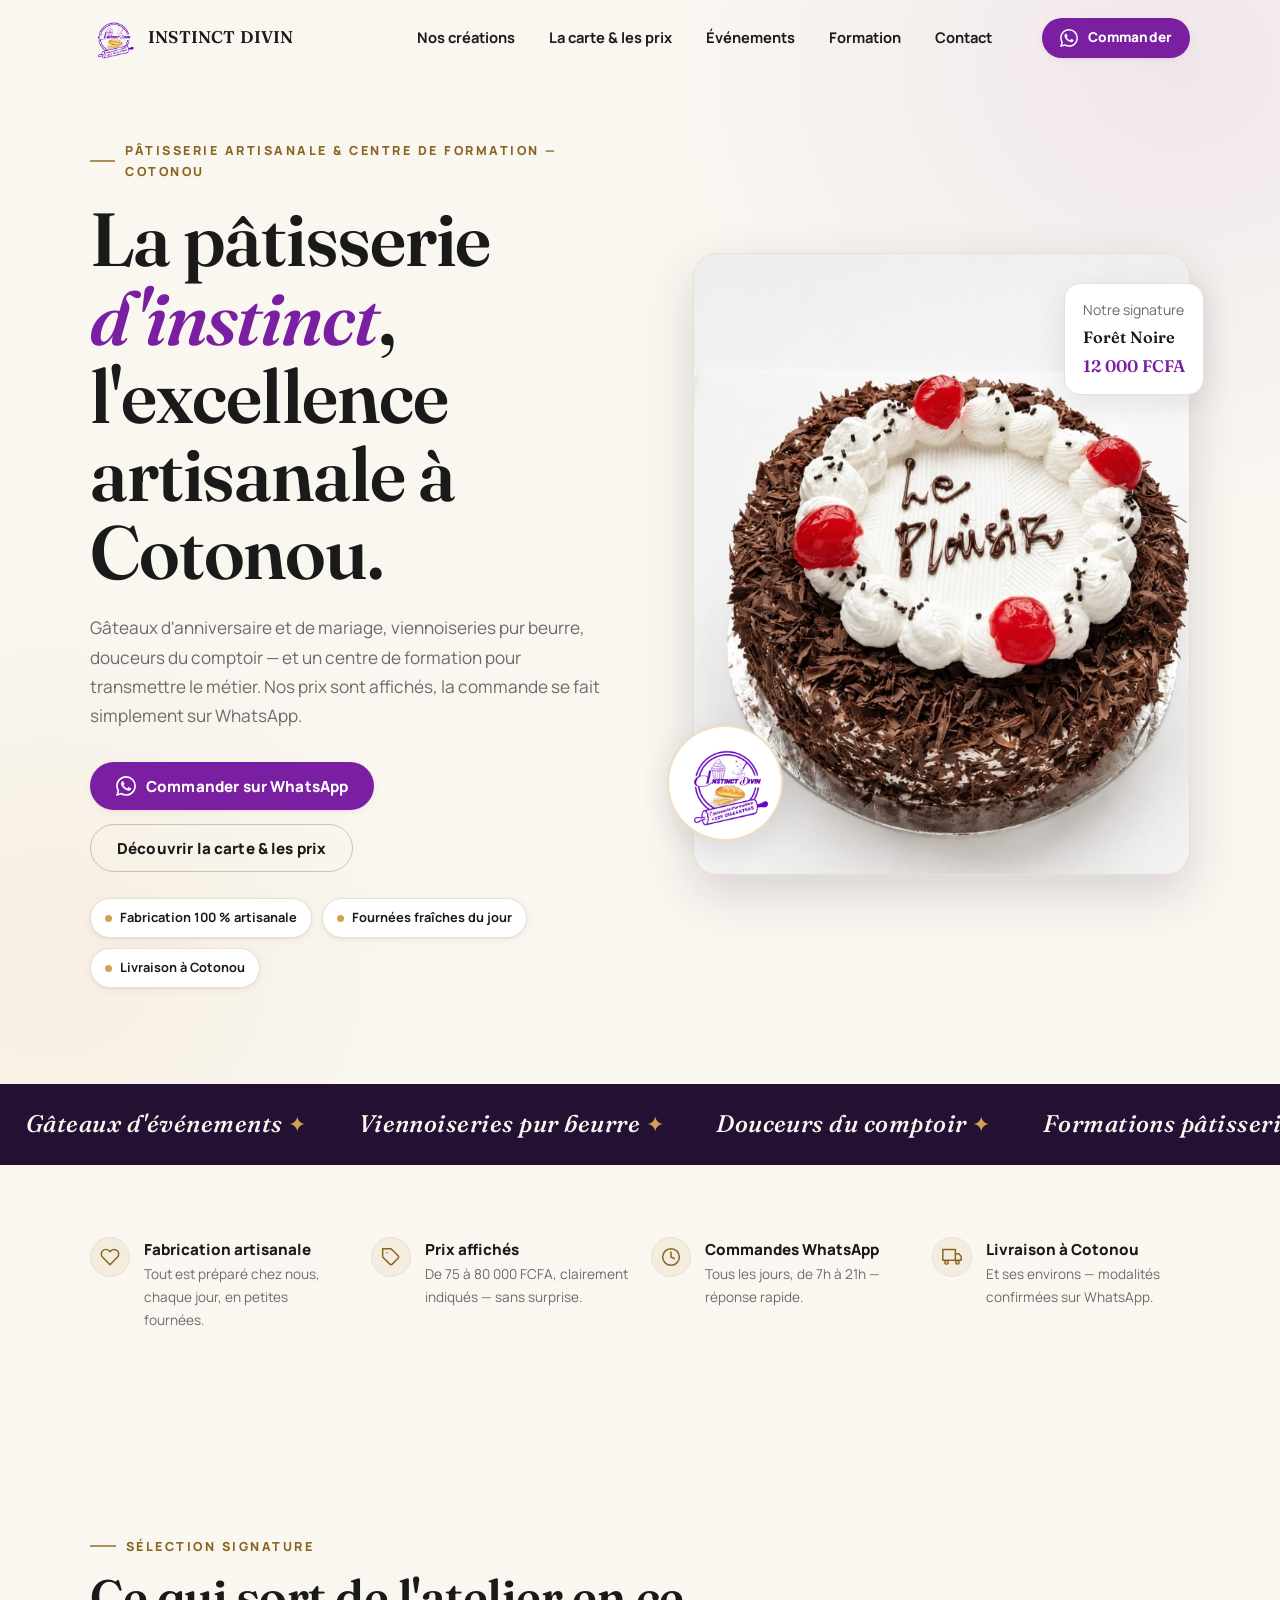
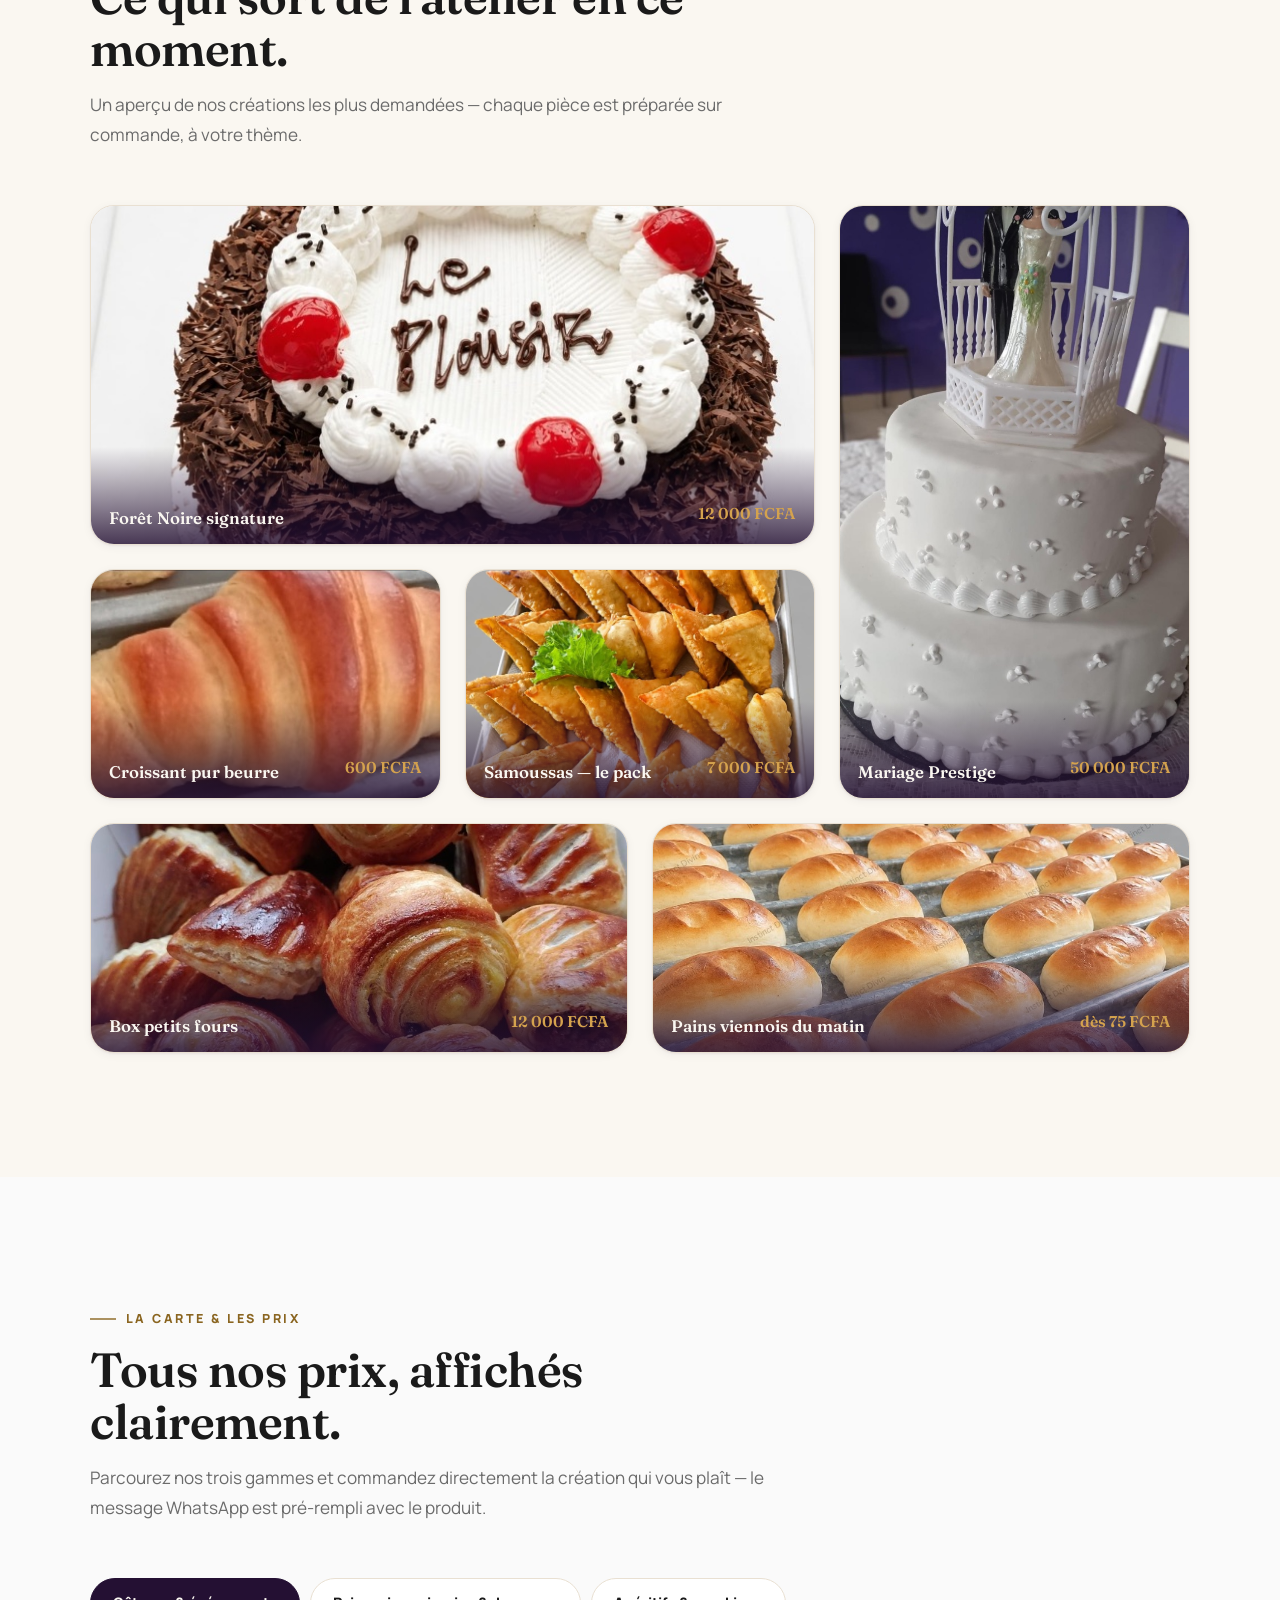
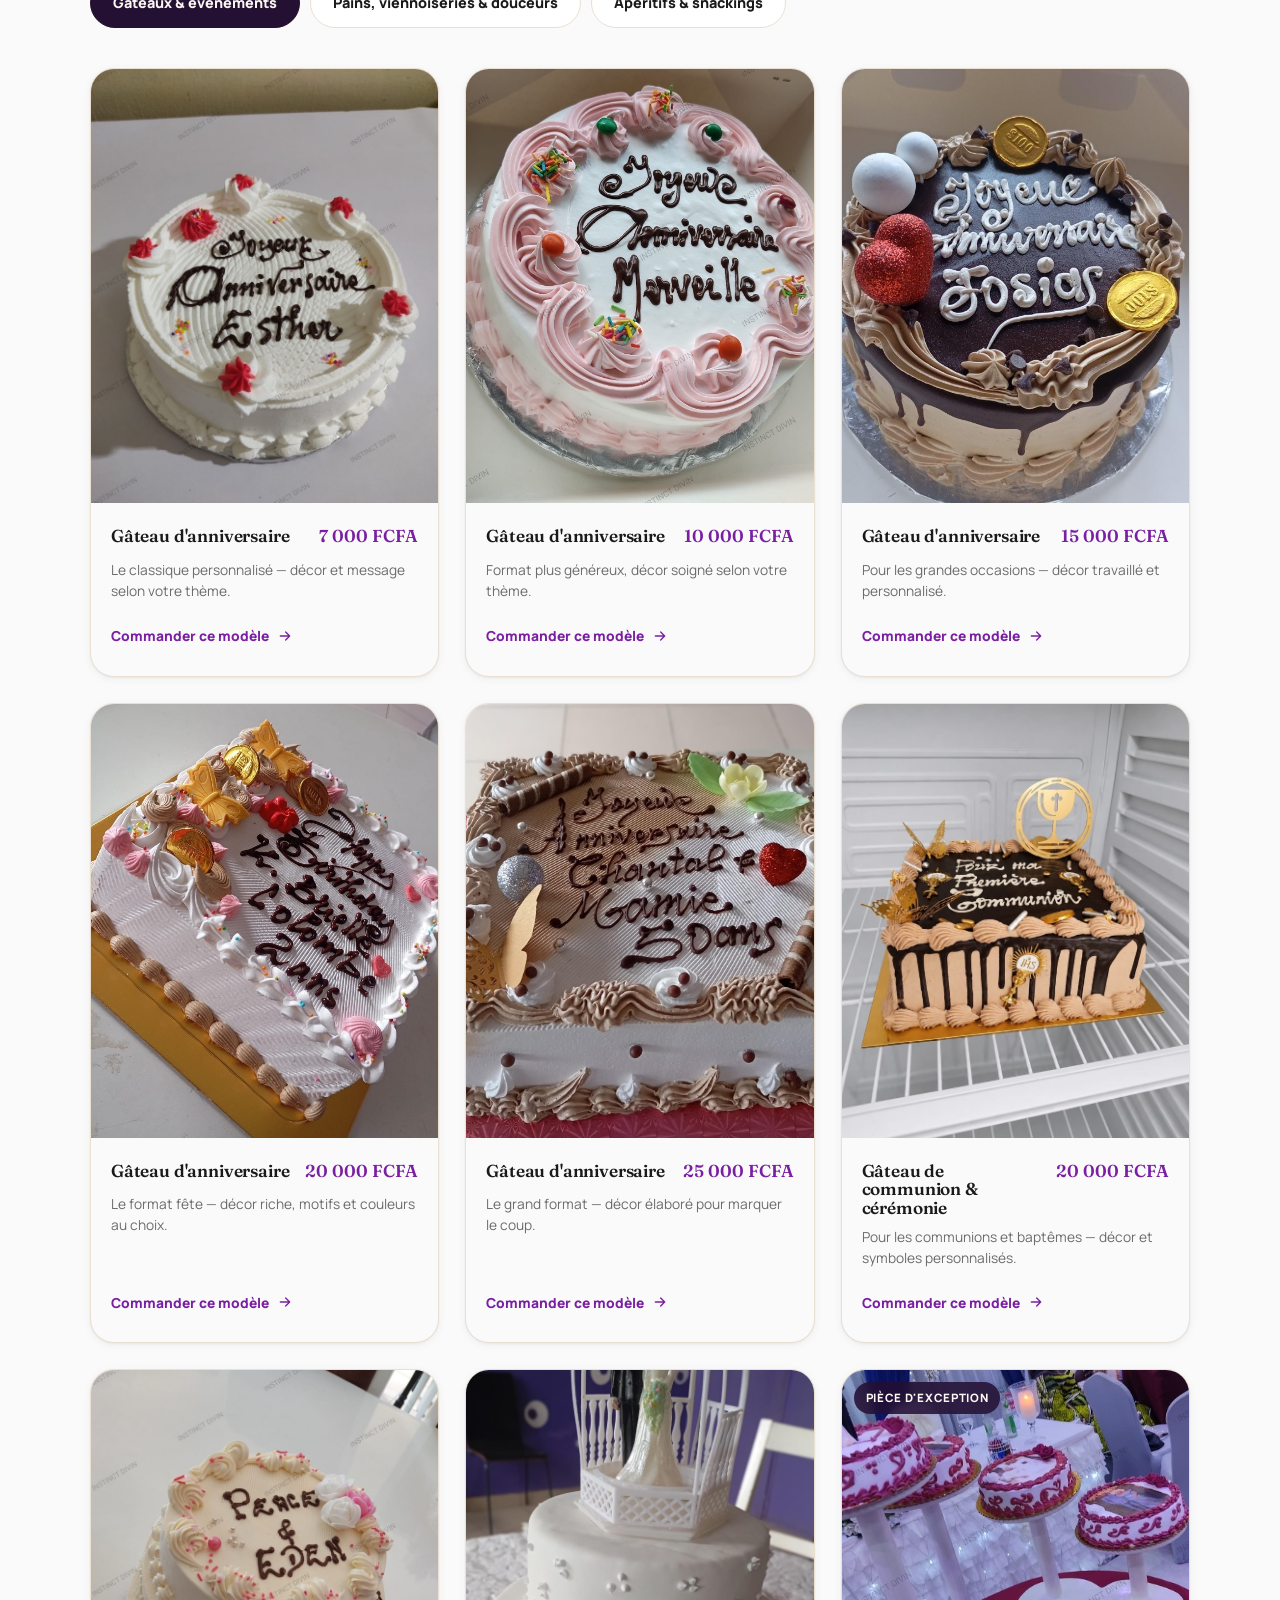
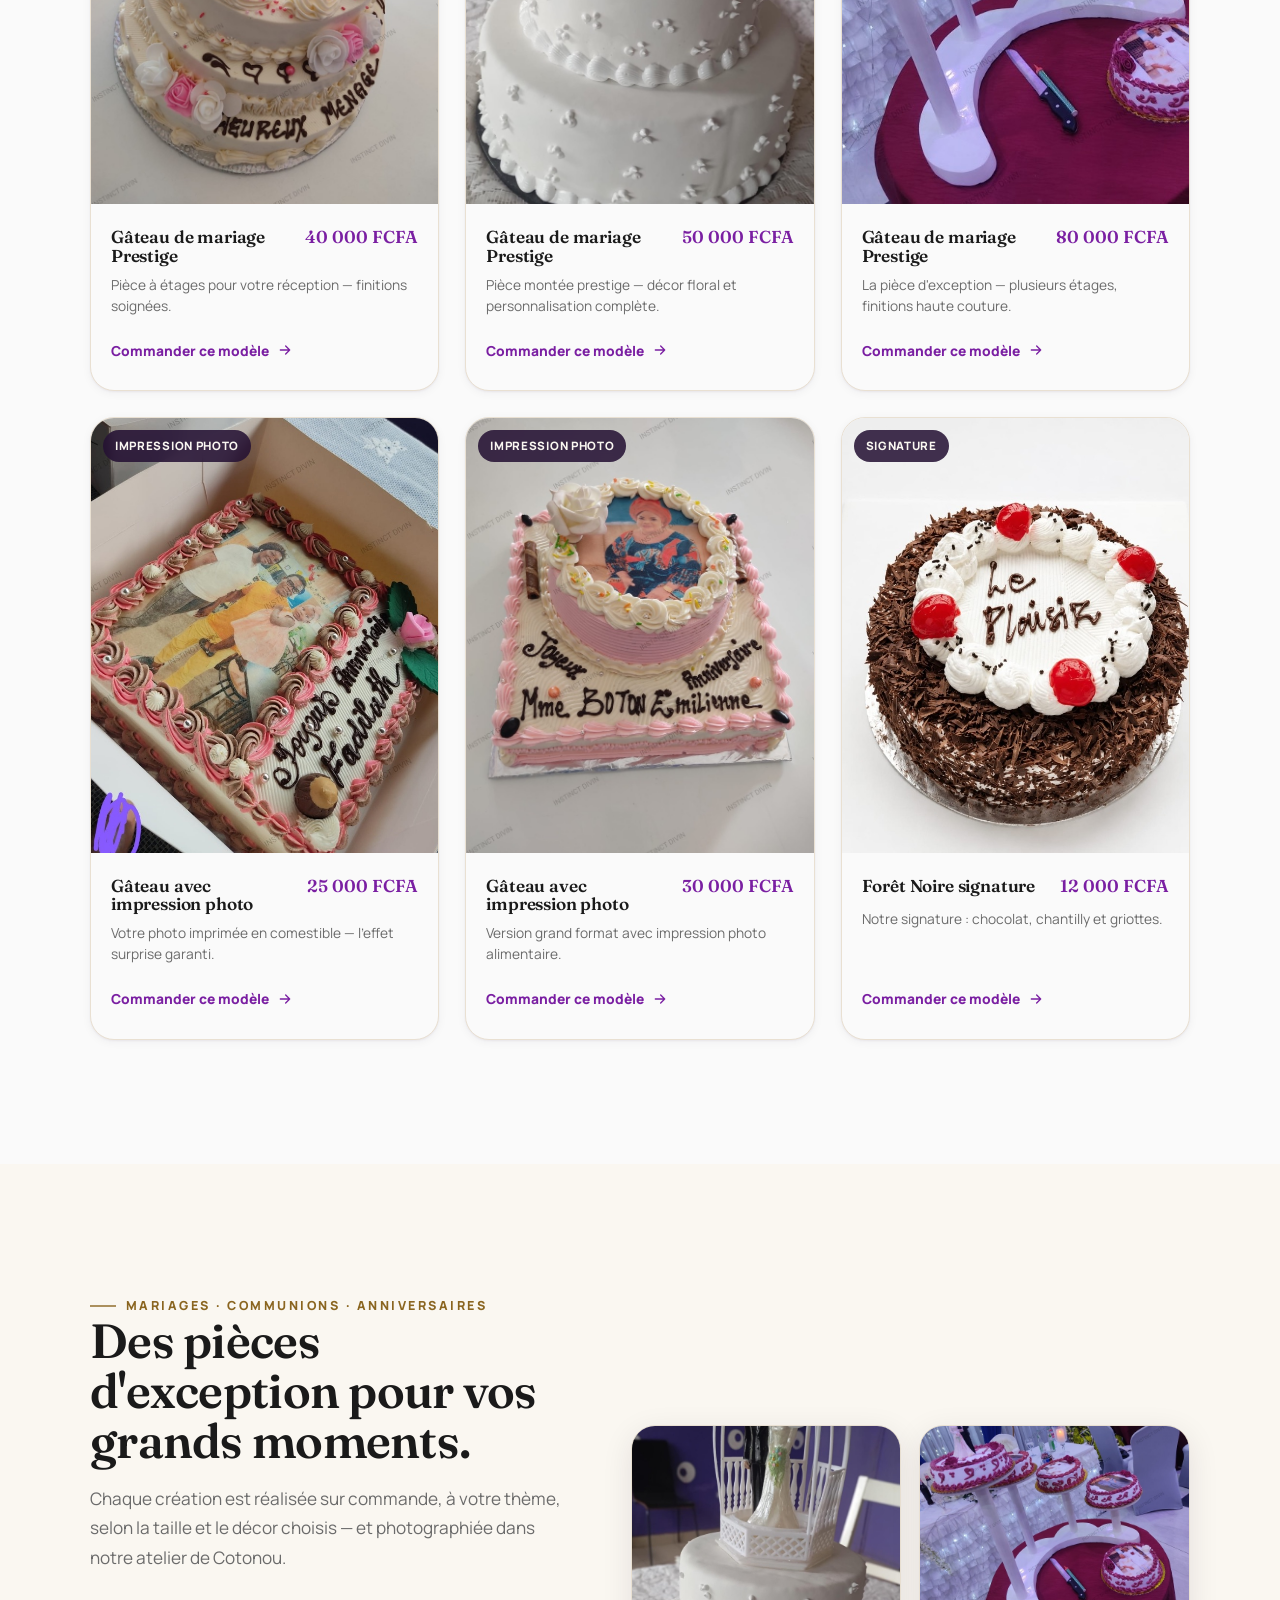
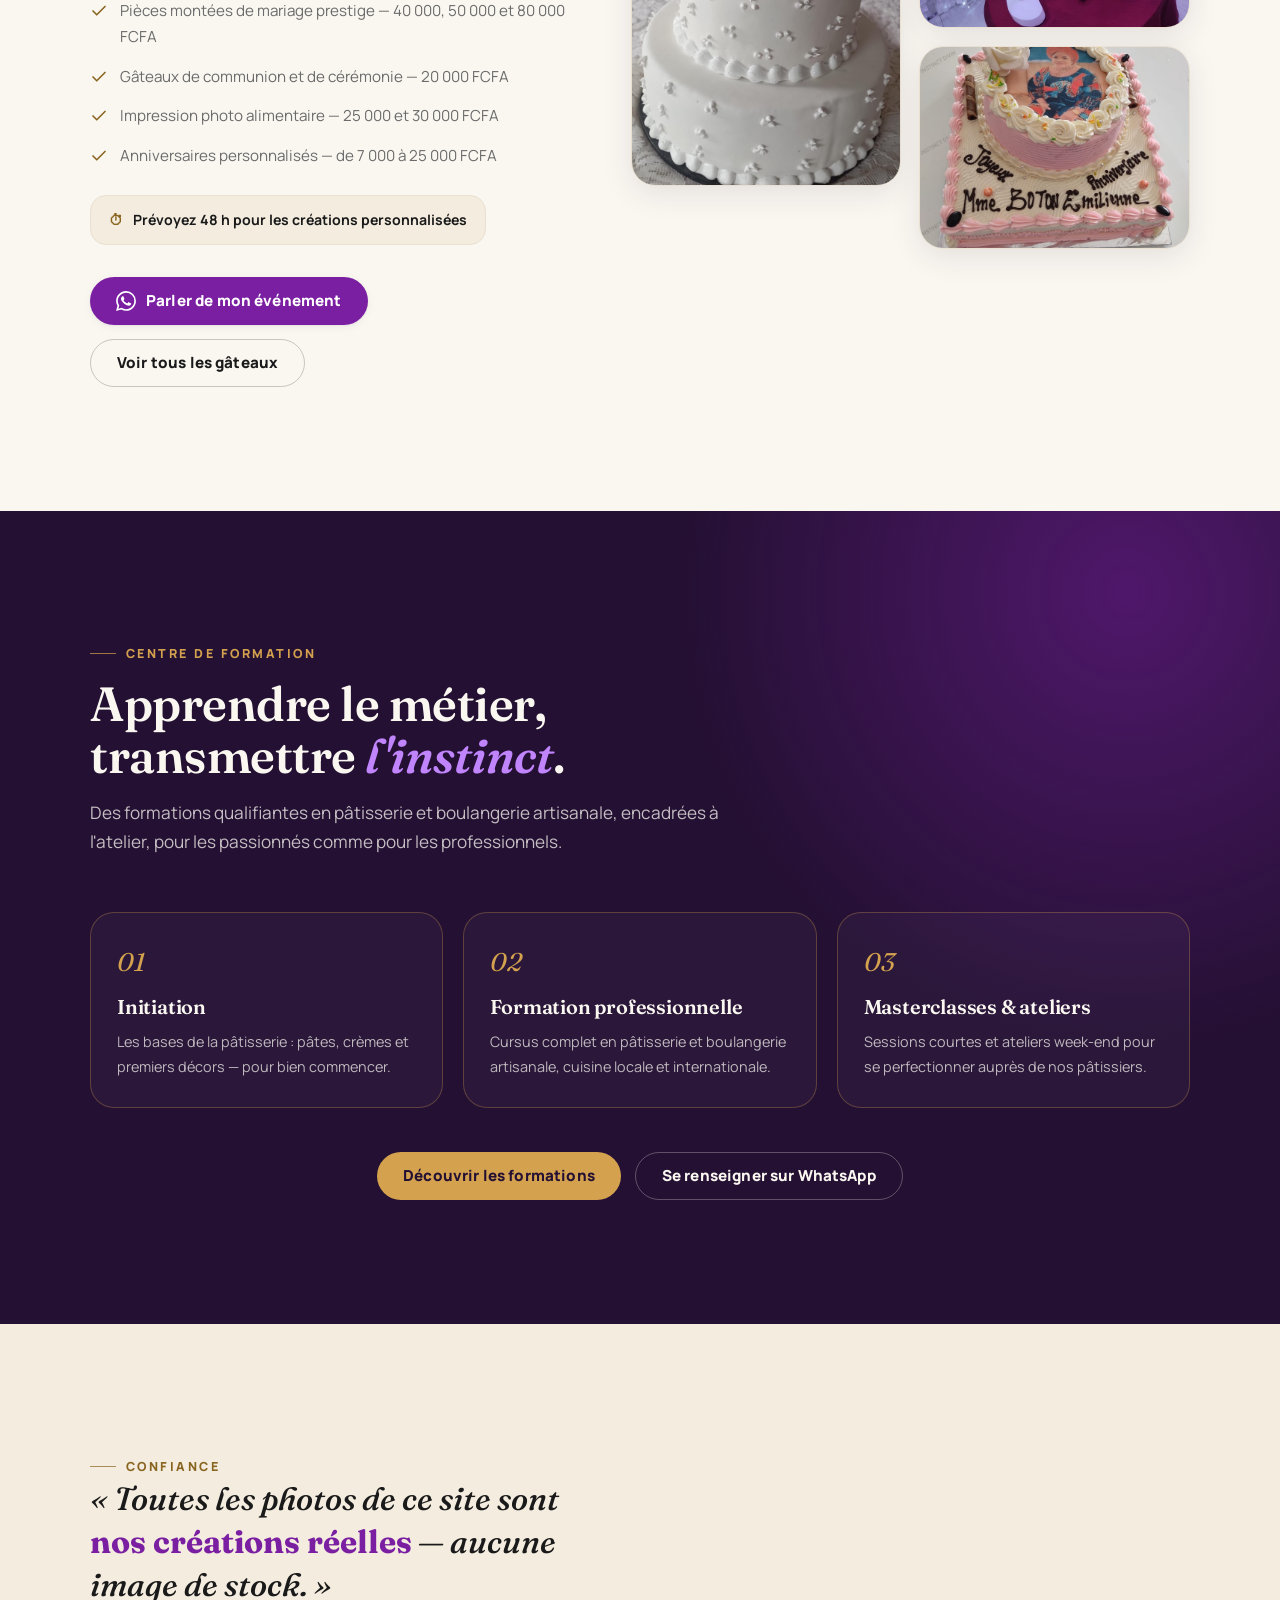
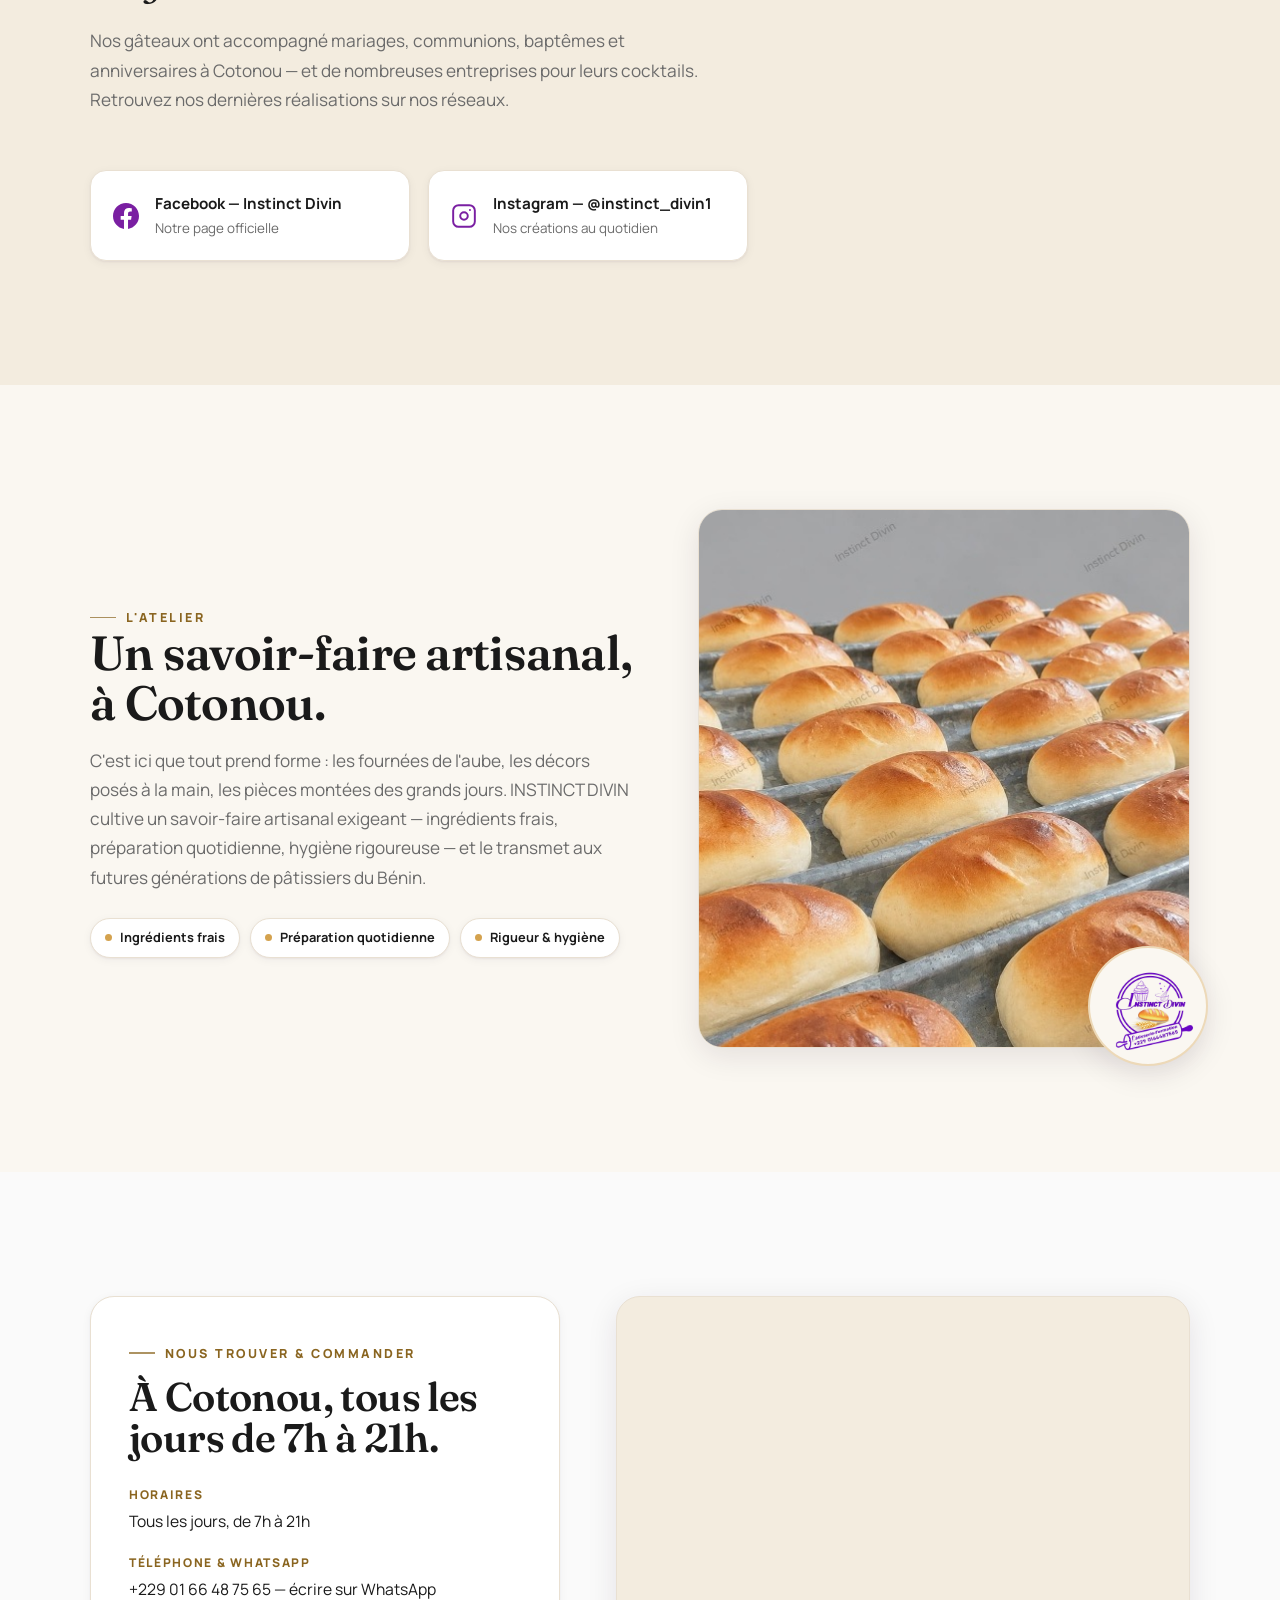
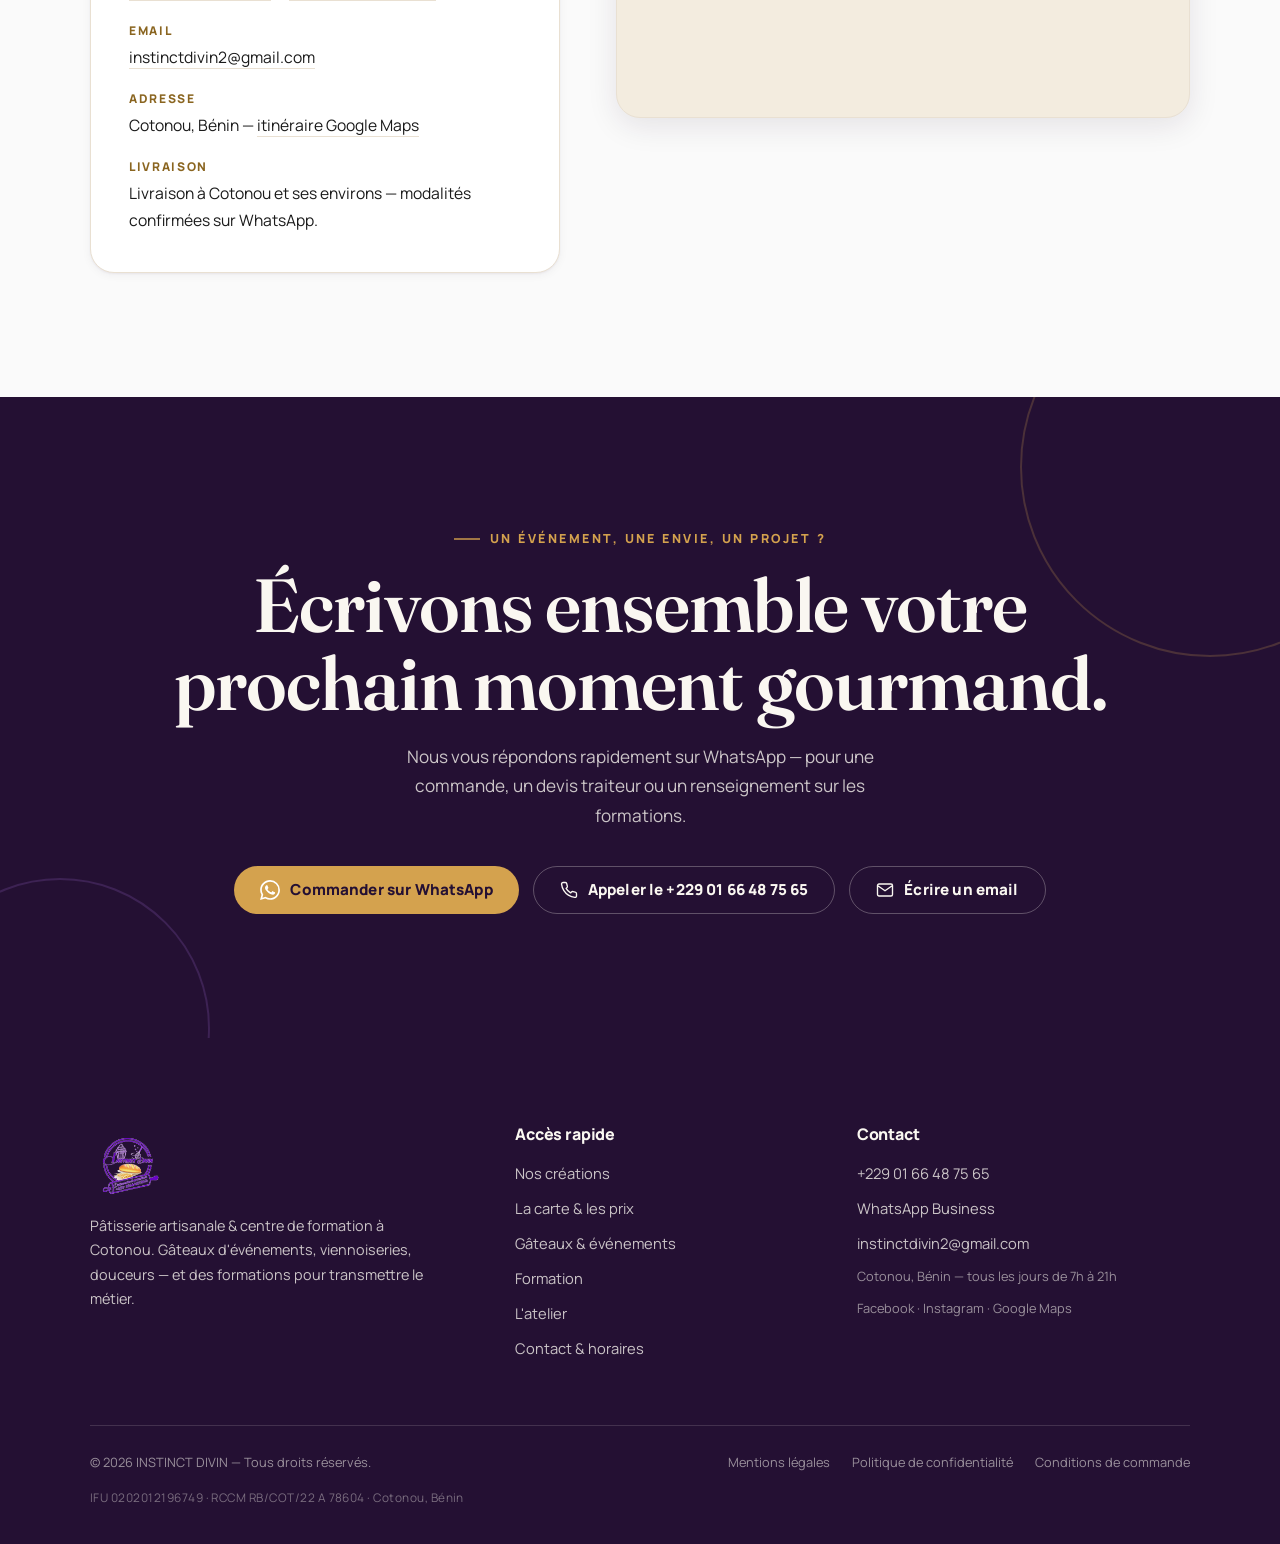
==== commit 43f74a98: "Mise à jour des horaires d'ouverture : tous les jours de 7h à 21h" ====
--- a/index.html
+++ b/index.html
@@ -45,8 +45,8 @@
   "openingHoursSpecification": {
     "@type": "OpeningHoursSpecification",
     "dayOfWeek": ["Monday","Tuesday","Wednesday","Thursday","Friday","Saturday","Sunday"],
-    "opens": "00:00",
-    "closes": "23:59"
+    "opens": "07:00",
+    "closes": "21:00"
   },
   "sameAs": [
     "https://www.facebook.com/Instinctdivinchezsylvan",
@@ -125,7 +125,7 @@
       <svg width="18" height="18" aria-hidden="true"><use href="#i-phone"/></svg>
       +229 01 66 48 75 65
     </a>
-    <p class="small">Ouvert 24h/24, 7j/7 — Cotonou, Bénin</p>
+    <p class="small">Tous les jours, de 7h à 21h — Cotonou, Bénin</p>
   </div>
 </div>
 
@@ -193,7 +193,7 @@
       </li>
       <li class="trust__item reveal reveal--d2">
         <span class="trust__dot"><svg width="20" height="20" aria-hidden="true"><use href="#i-clock"/></svg></span>
-        <div><strong>Commandes 24h/24</strong><p>Écrivez-nous sur WhatsApp, 7 jours sur 7.</p></div>
+        <div><strong>Commandes WhatsApp</strong><p>Tous les jours, de 7h à 21h — réponse rapide.</p></div>
       </li>
       <li class="trust__item reveal reveal--d3">
         <span class="trust__dot"><svg width="20" height="20" aria-hidden="true"><use href="#i-truck"/></svg></span>
@@ -585,11 +585,11 @@
   <div class="container localisation">
     <div class="info-card">
       <p class="eyebrow">Nous trouver &amp; commander</p>
-      <h2 class="display" style="font-size:clamp(1.7rem,3.6vw,2.5rem);margin-top:12px">À Cotonou, à votre écoute 24h/24.</h2>
+      <h2 class="display" style="font-size:clamp(1.7rem,3.6vw,2.5rem);margin-top:12px">À Cotonou, tous les jours de 7h à 21h.</h2>
       <dl>
         <div>
           <dt>Horaires</dt>
-          <dd>Ouvert 24h/24, 7 jours sur 7</dd>
+          <dd>Tous les jours, de 7h à 21h</dd>
         </div>
         <div>
           <dt>Téléphone &amp; WhatsApp</dt>
@@ -669,7 +669,7 @@
           <a href="tel:+2290166487565">+229 01 66 48 75 65</a>
           <a class="wa" href="https://wa.me/2290166487565" data-wa="order">WhatsApp Business</a>
           <a href="mailto:instinctdivin2@gmail.com">instinctdivin2@gmail.com</a>
-          <span>Cotonou, Bénin — ouvert 24h/24, 7j/7</span>
+          <span>Cotonou, Bénin — tous les jours de 7h à 21h</span>
           <span>
             <a href="https://www.facebook.com/Instinctdivinchezsylvan" target="_blank" rel="noopener">Facebook</a> ·
             <a href="https://www.instagram.com/instinct_divin1" target="_blank" rel="noopener">Instagram</a> ·
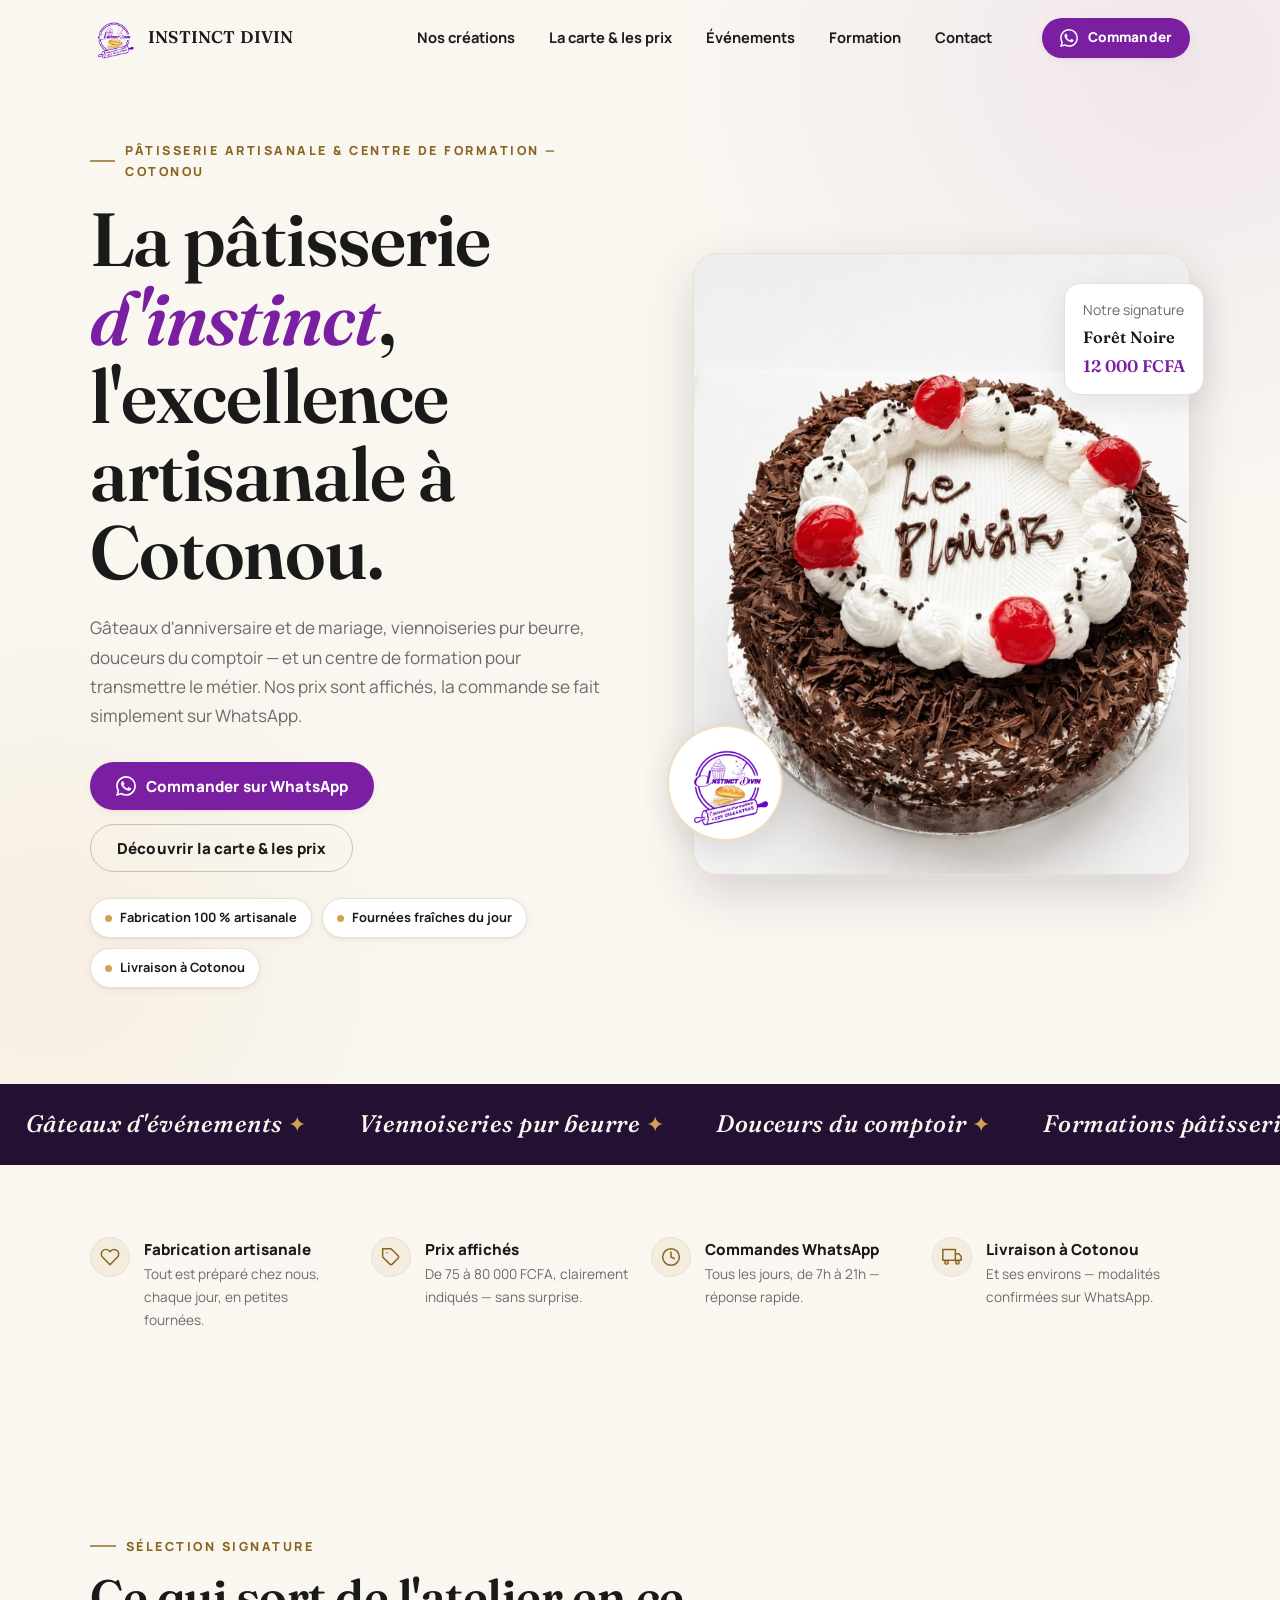
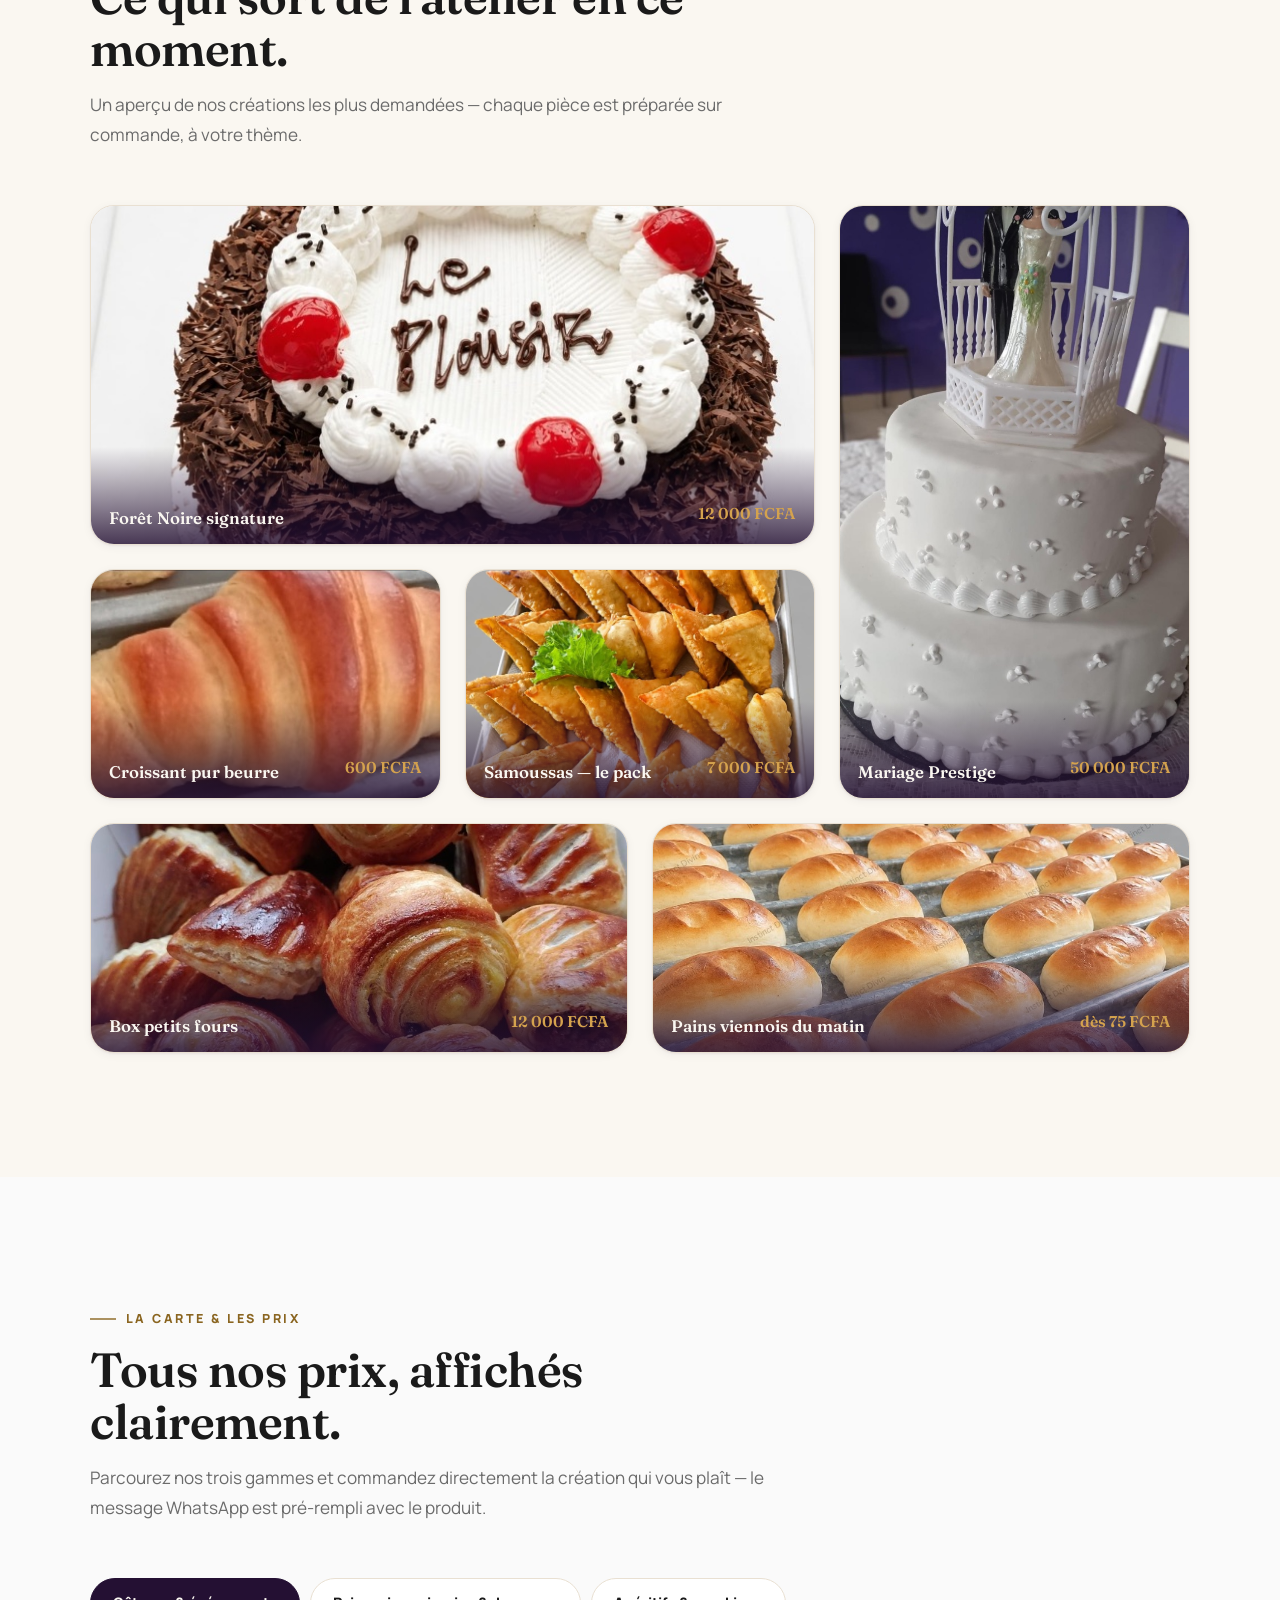
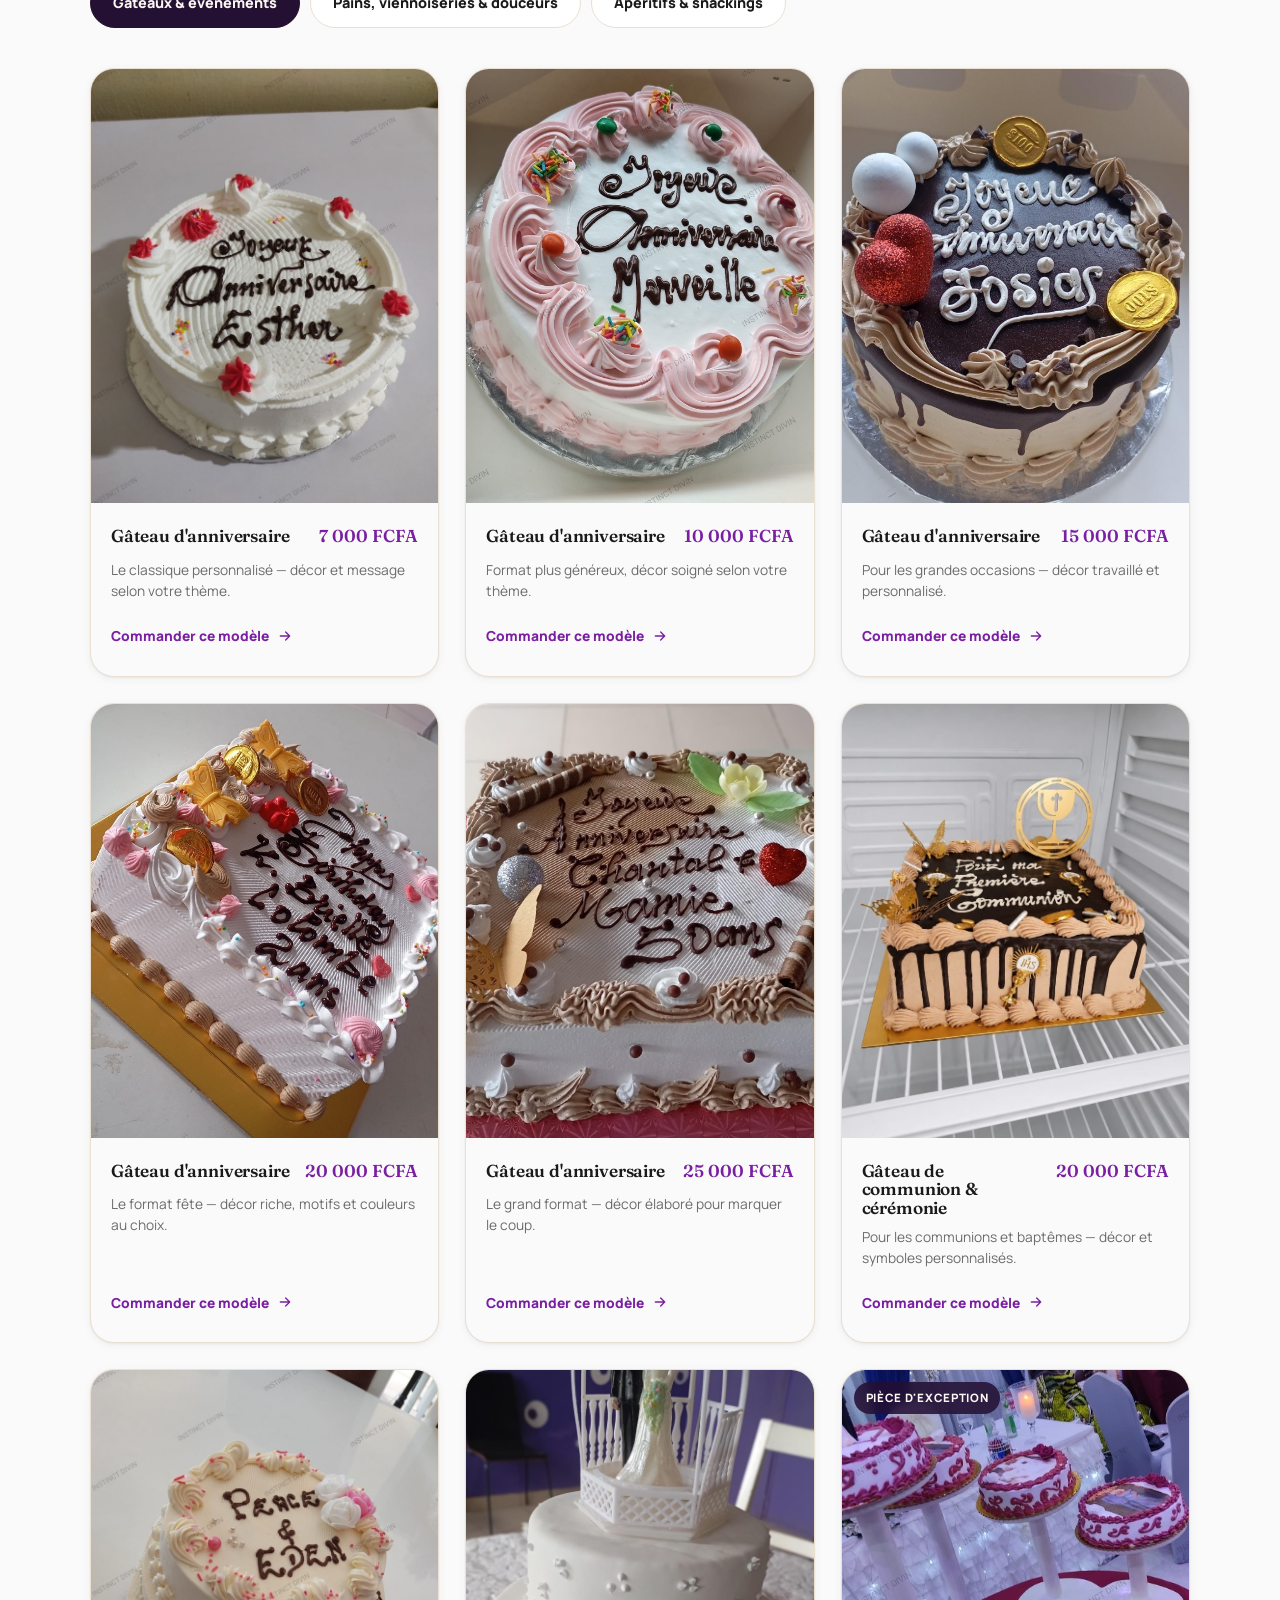
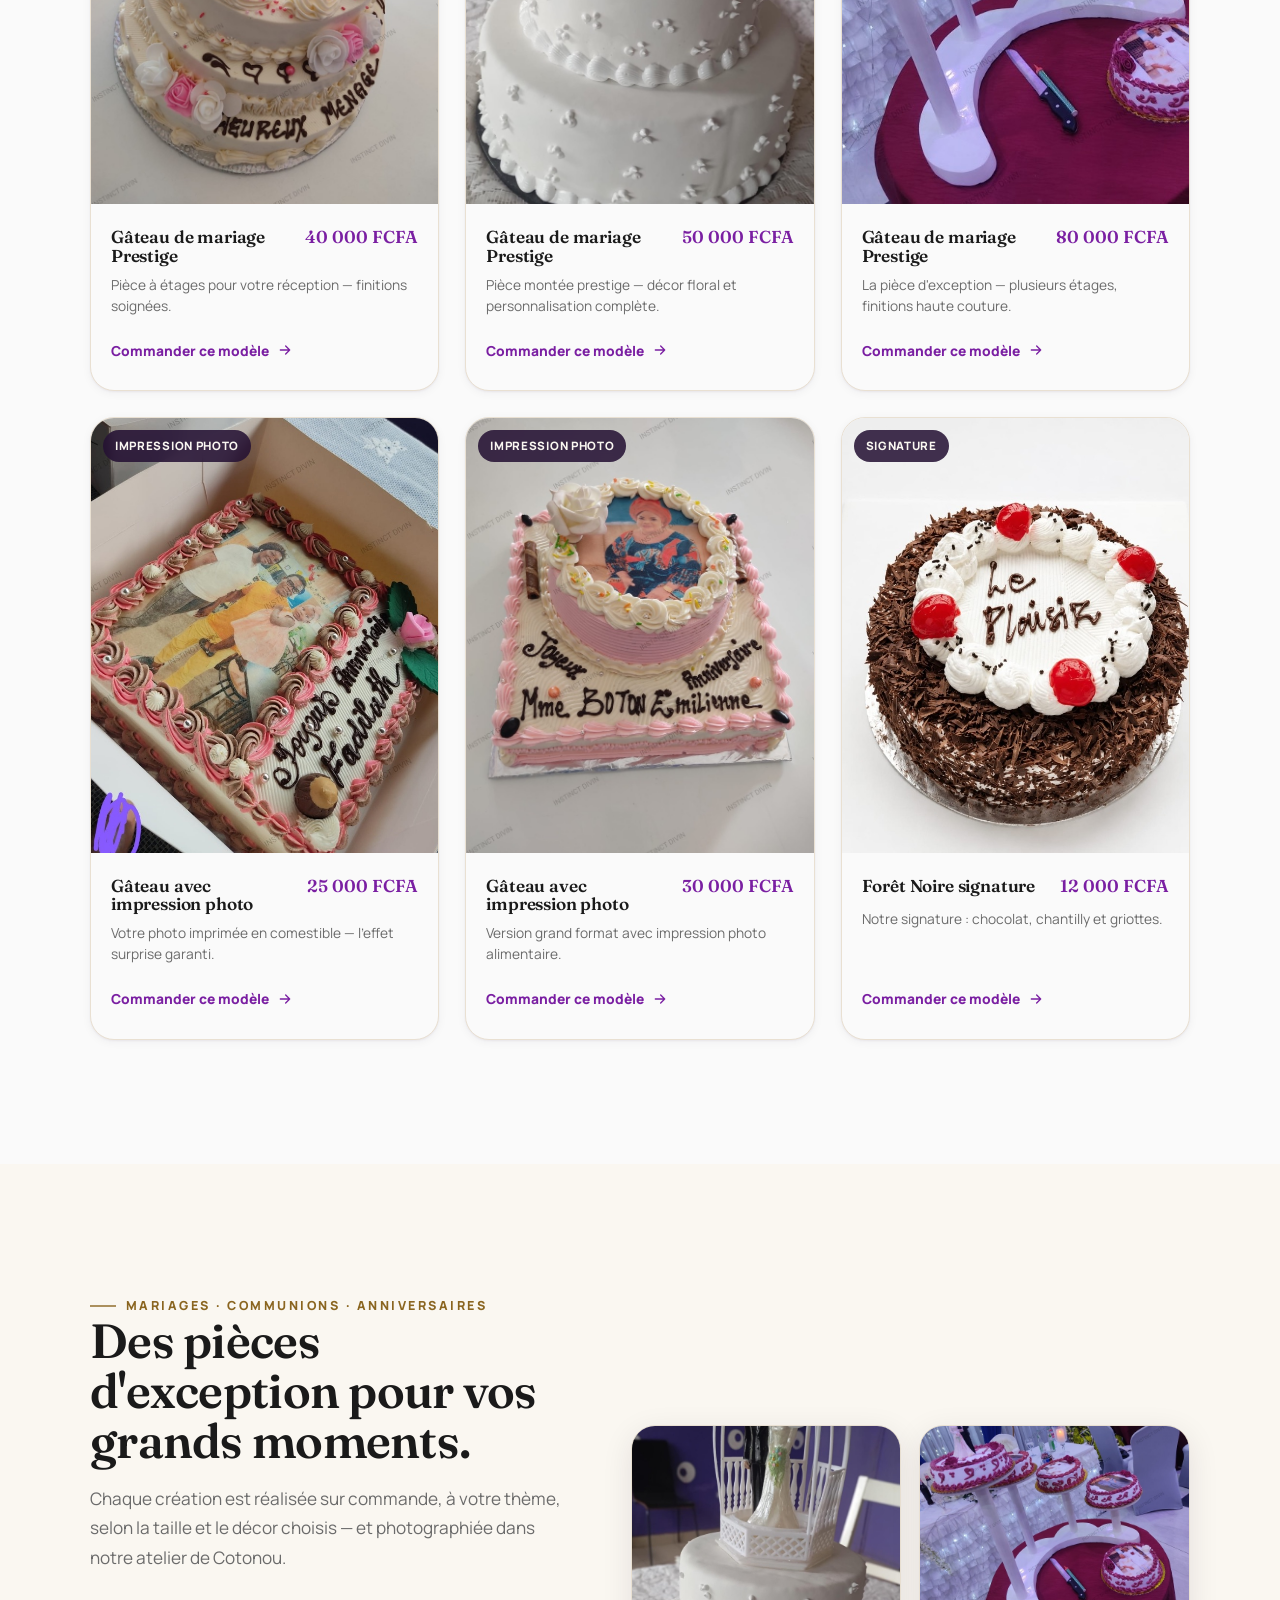
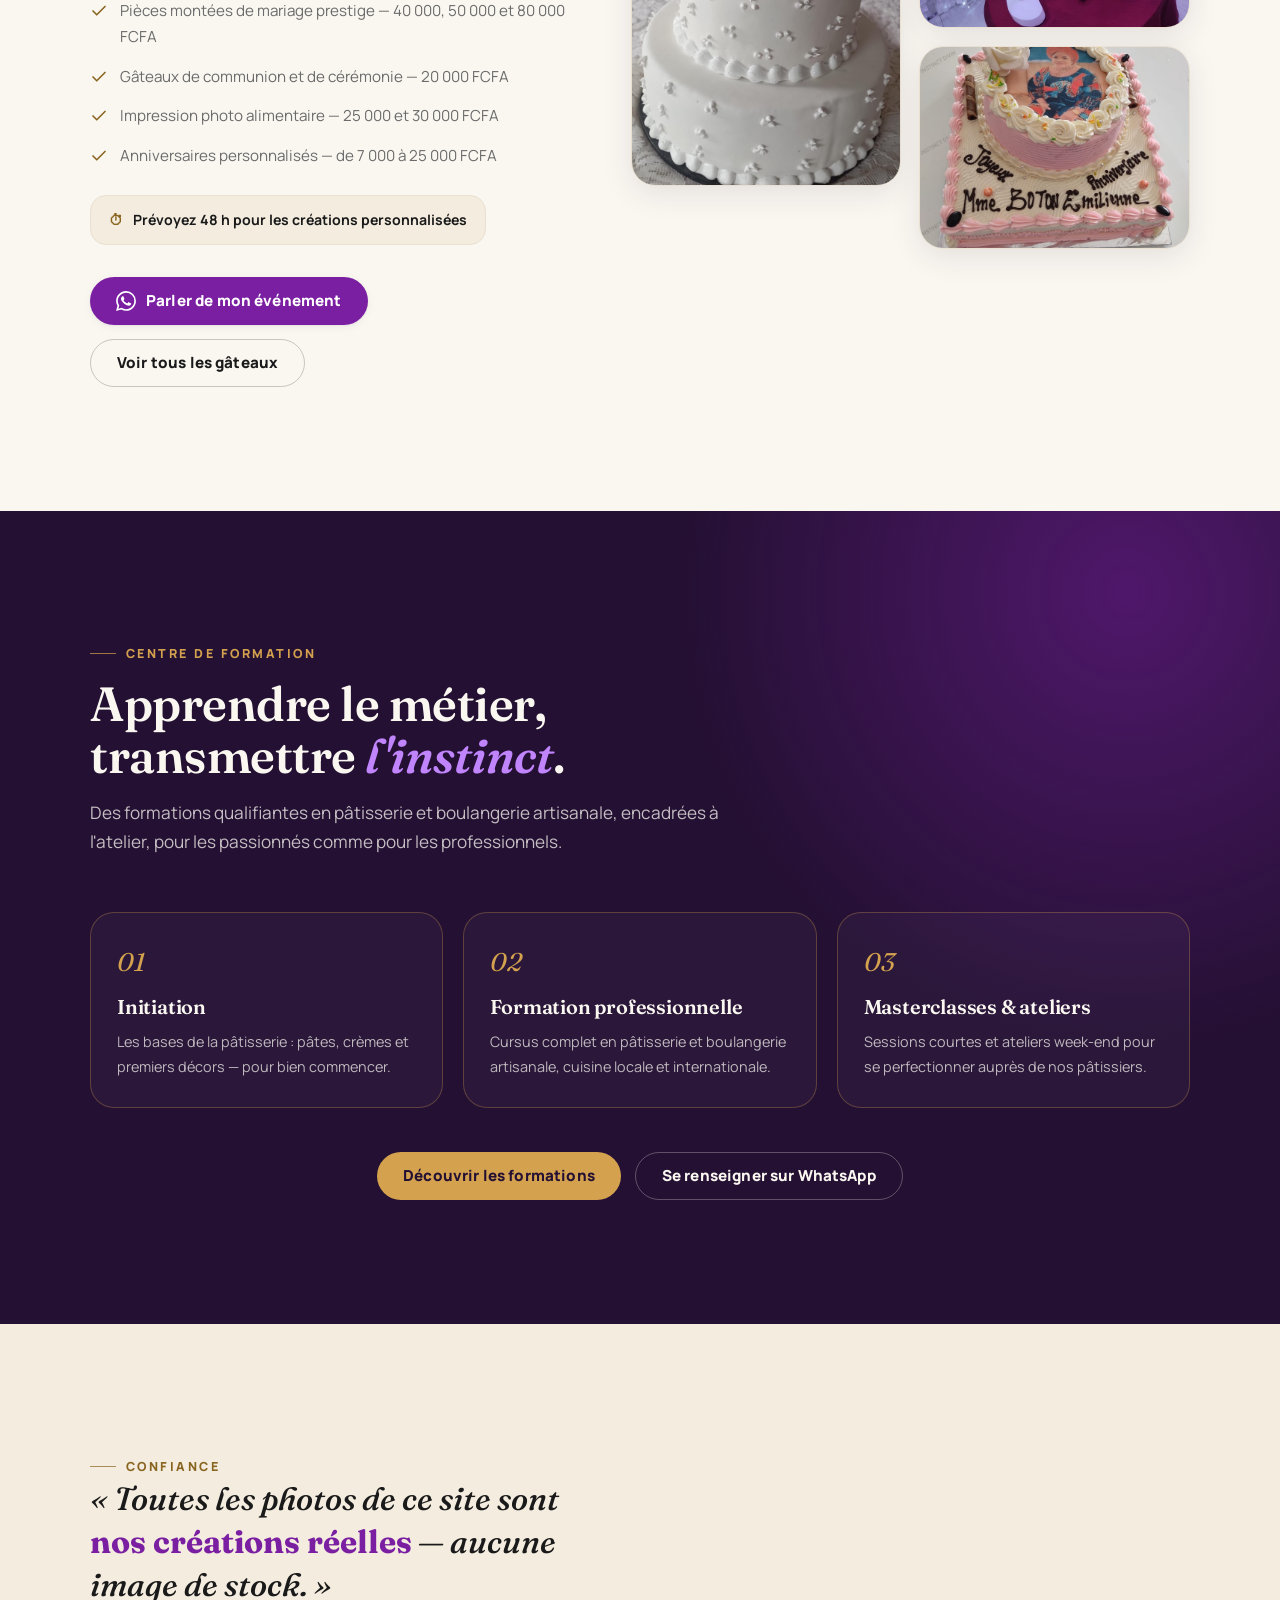
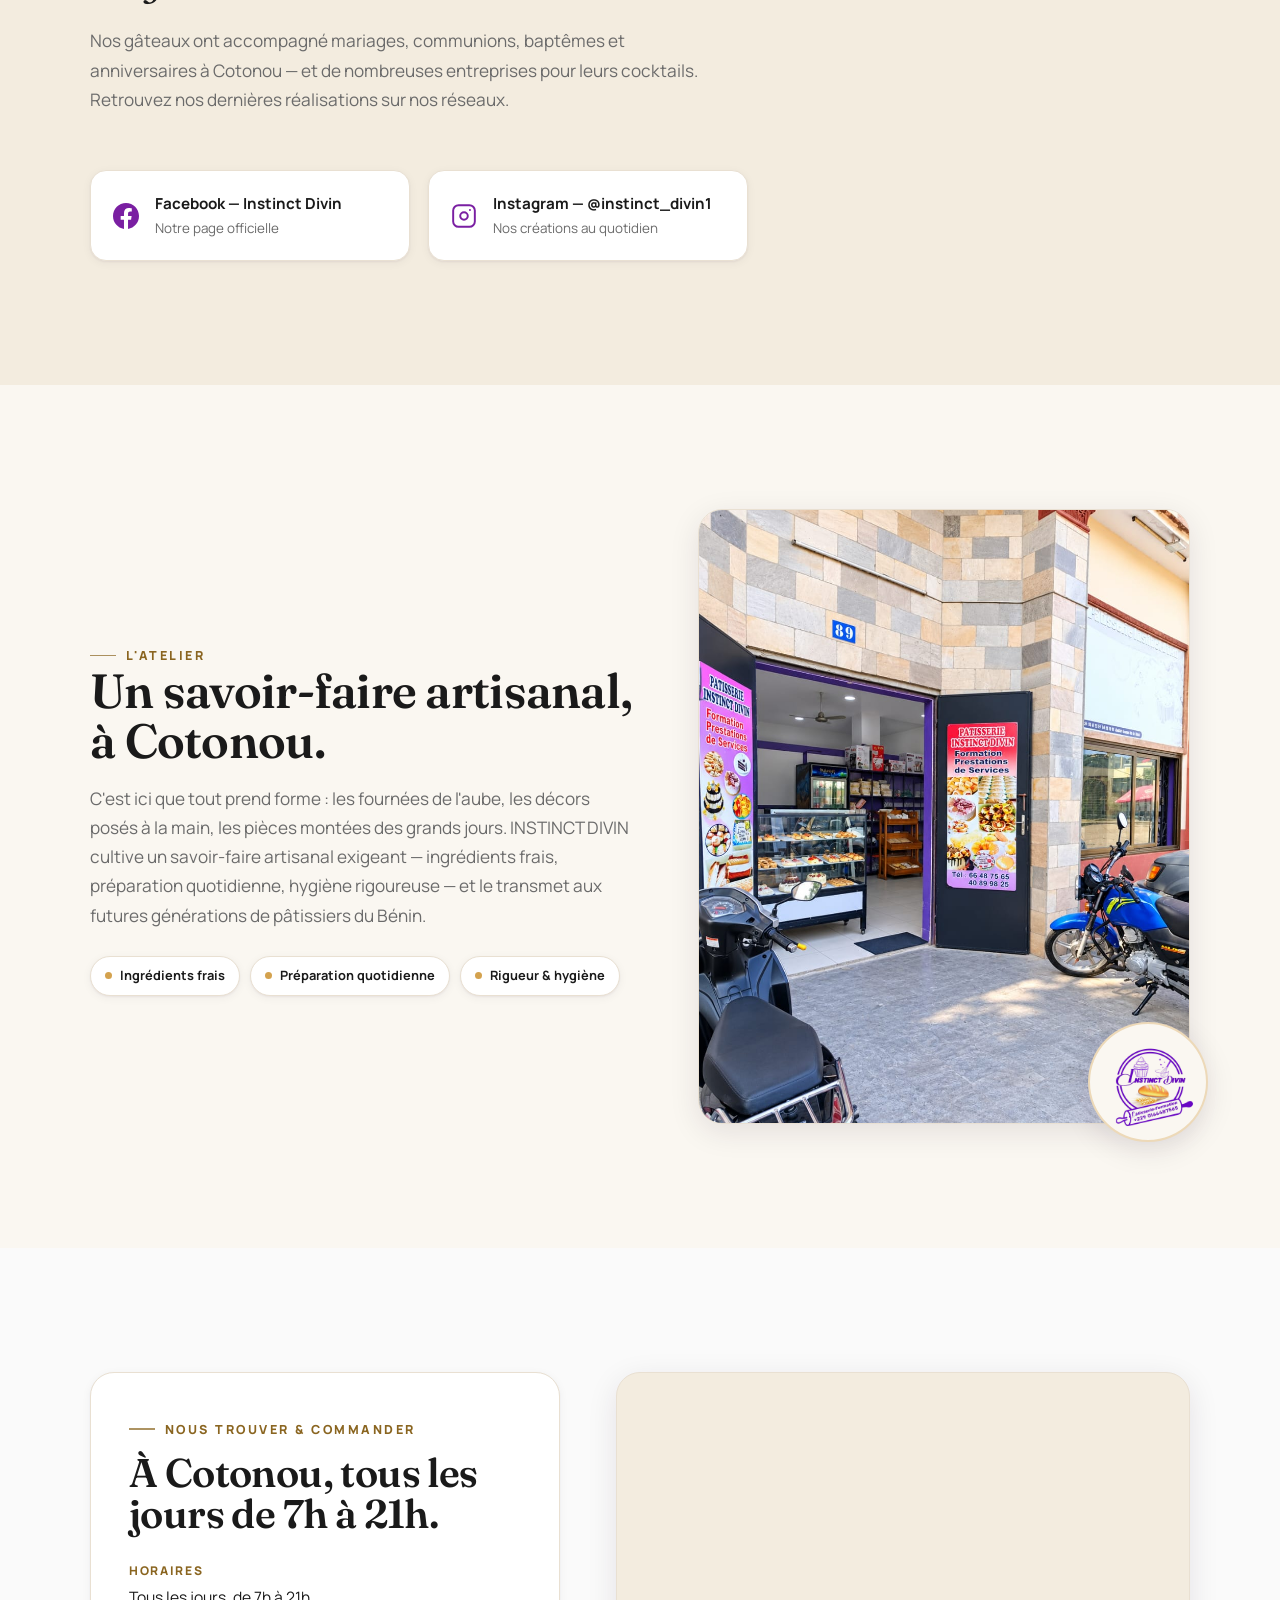
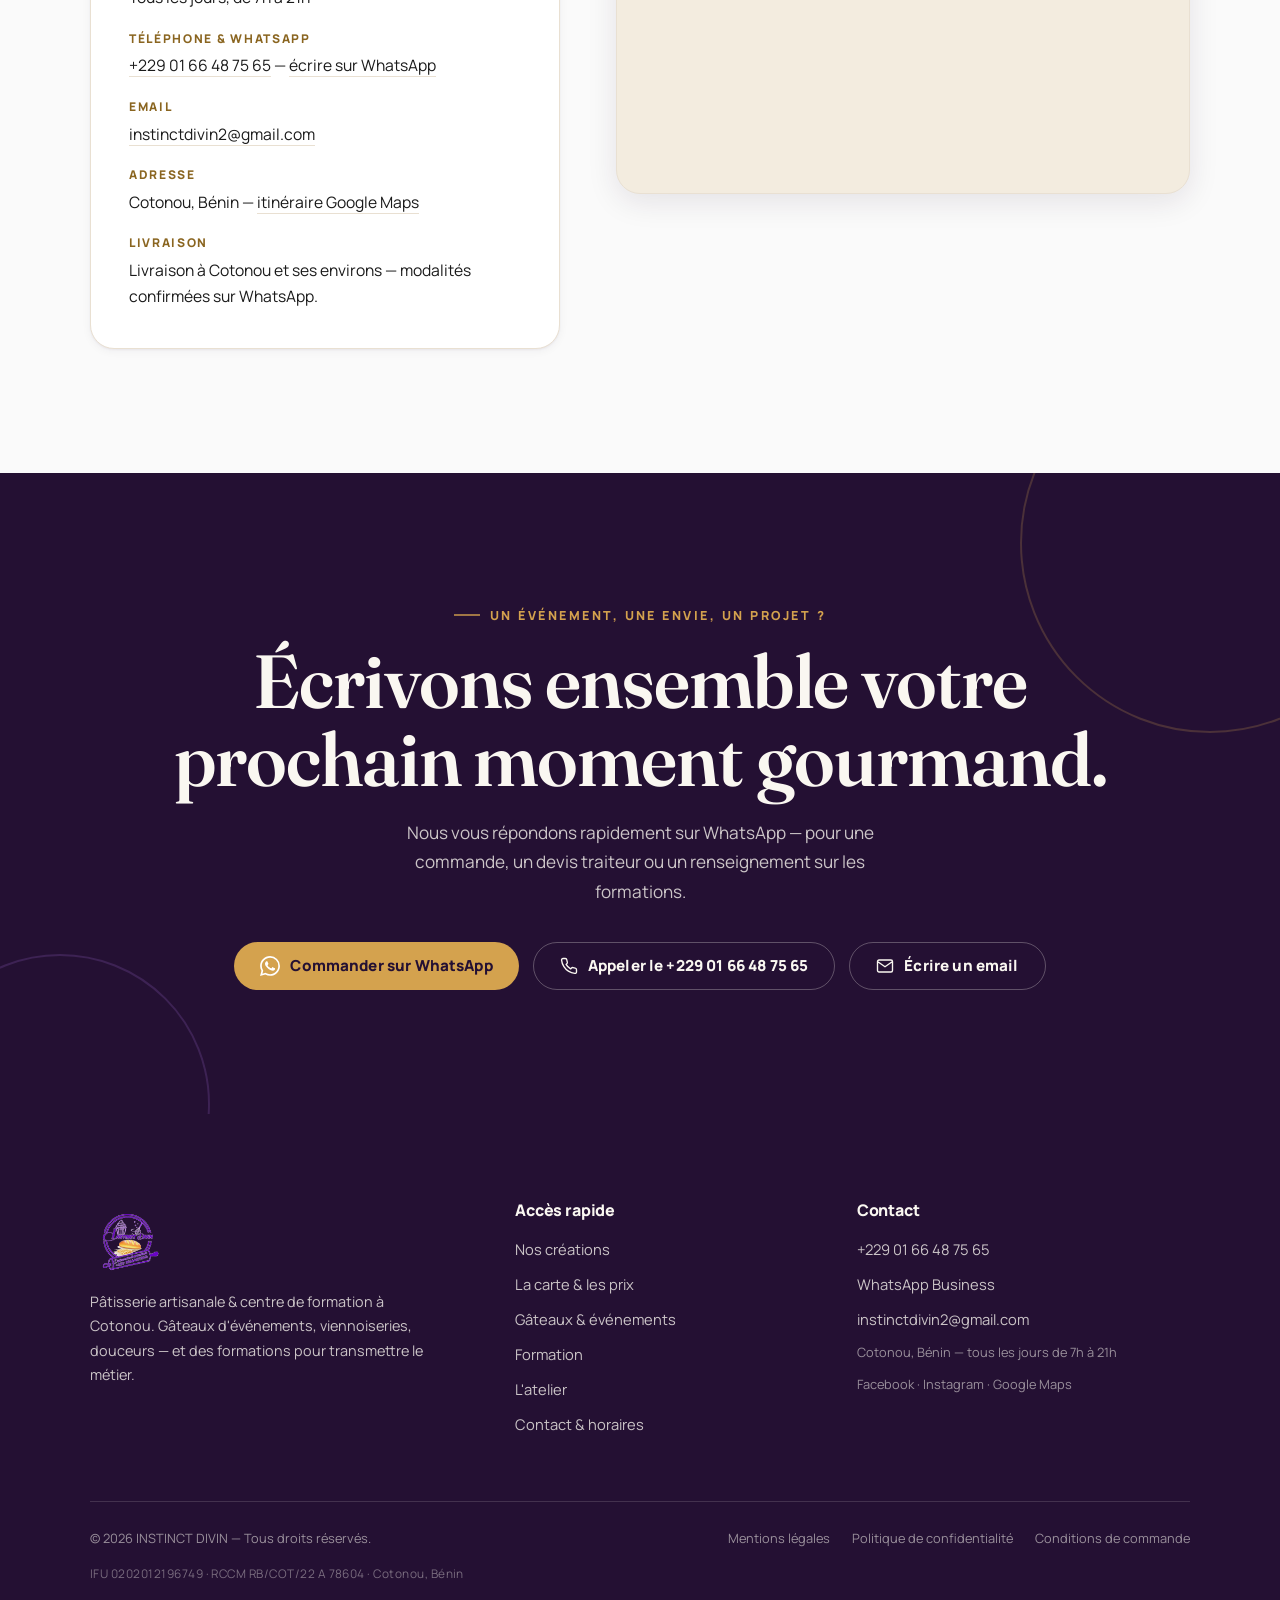
==== commit 77b329e5: "Ajout de la photo de la devanture de la pâtisserie et ajustement du ratio média" ====
--- a/index.html
+++ b/index.html
@@ -574,7 +574,7 @@
       </div>
     </div>
     <div class="histoire__media">
-      <img src="assets/img/mini-pain-viennois-75.jpg" alt="Plateaux de pains viennois dorés à la sortie du four — atelier INSTINCT DIVIN à Cotonou" width="720" height="539" loading="lazy">
+      <img src="IMG-20261001-WA0016.jpg" alt="Devanture de la pâtisserie INSTINCT DIVIN à Cotonou — vitrine de créations et atelier" loading="lazy">
       <span class="histoire__stamp" aria-hidden="true"><img src="assets/img/logo.png" alt=""></span>
     </div>
   </div>
--- a/assets/css/style.css
+++ b/assets/css/style.css
@@ -520,7 +520,7 @@
 .histoire{display:grid;grid-template-columns:minmax(0,1.05fr) minmax(0,.95fr);gap:clamp(28px,5vw,64px);align-items:center}
 .histoire__media{position:relative}
 .histoire__media img{border-radius:var(--radius-l);border:1px solid var(--border-warm);
-  box-shadow:var(--shadow-m);aspect-ratio:4/3;object-fit:cover;width:100%}
+  box-shadow:var(--shadow-m);aspect-ratio:4/5;object-fit:cover;width:100%}
 .histoire__stamp{
   position:absolute;right:-18px;bottom:-18px;width:120px;height:120px;border-radius:50%;
   background:var(--cream);border:2px solid var(--gold-soft);box-shadow:var(--shadow-m);
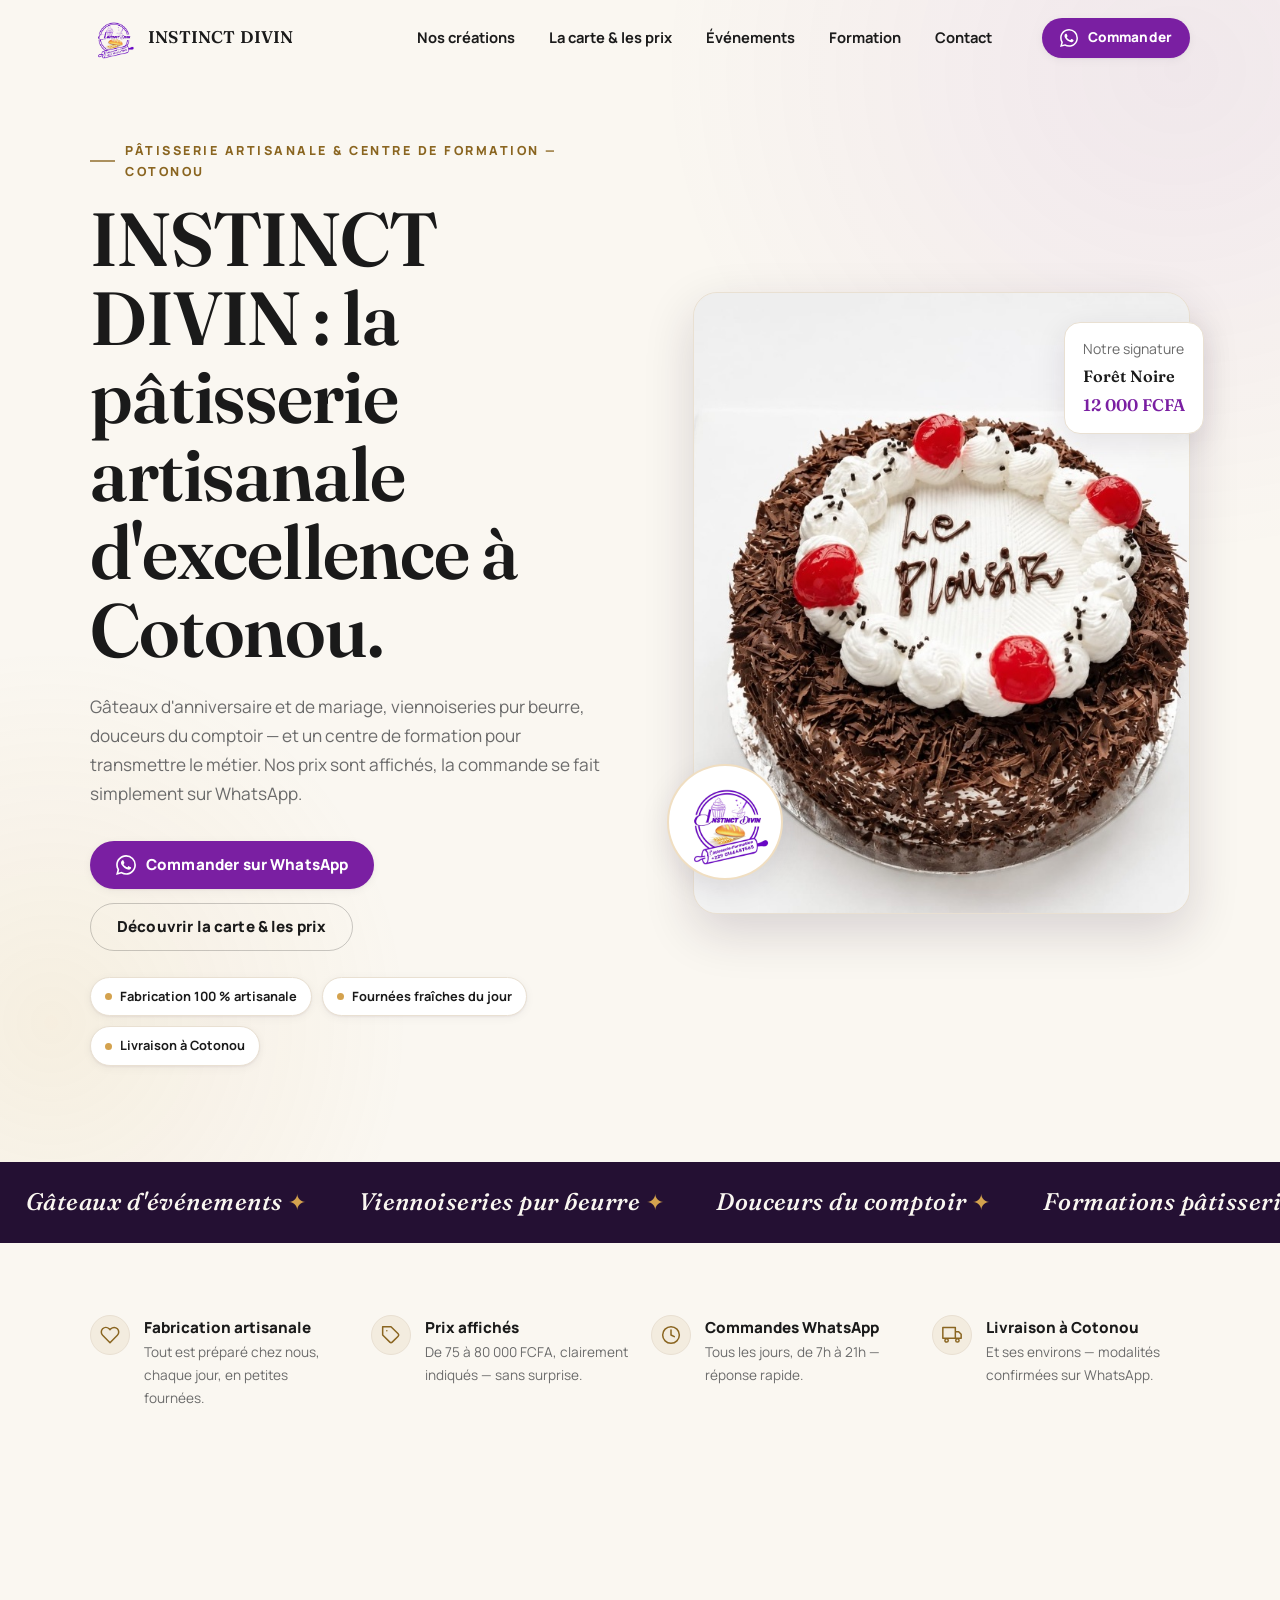
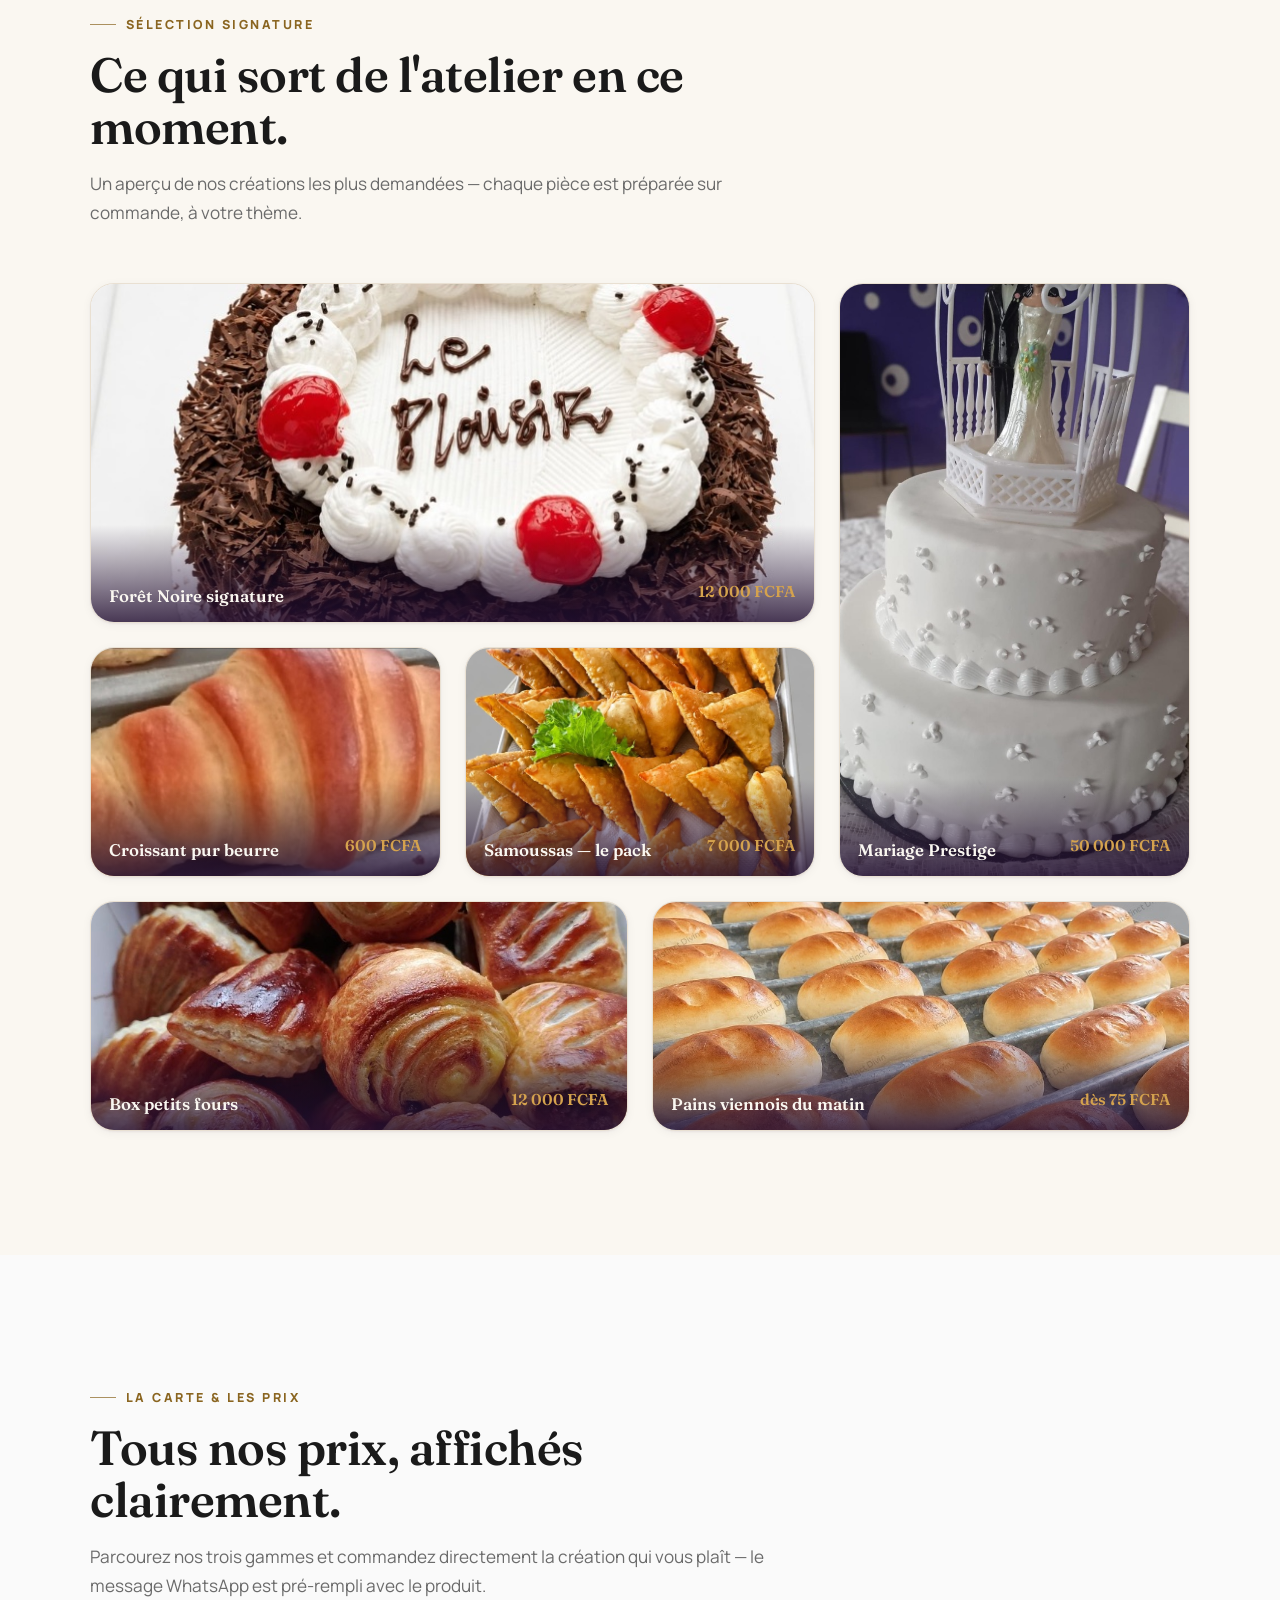
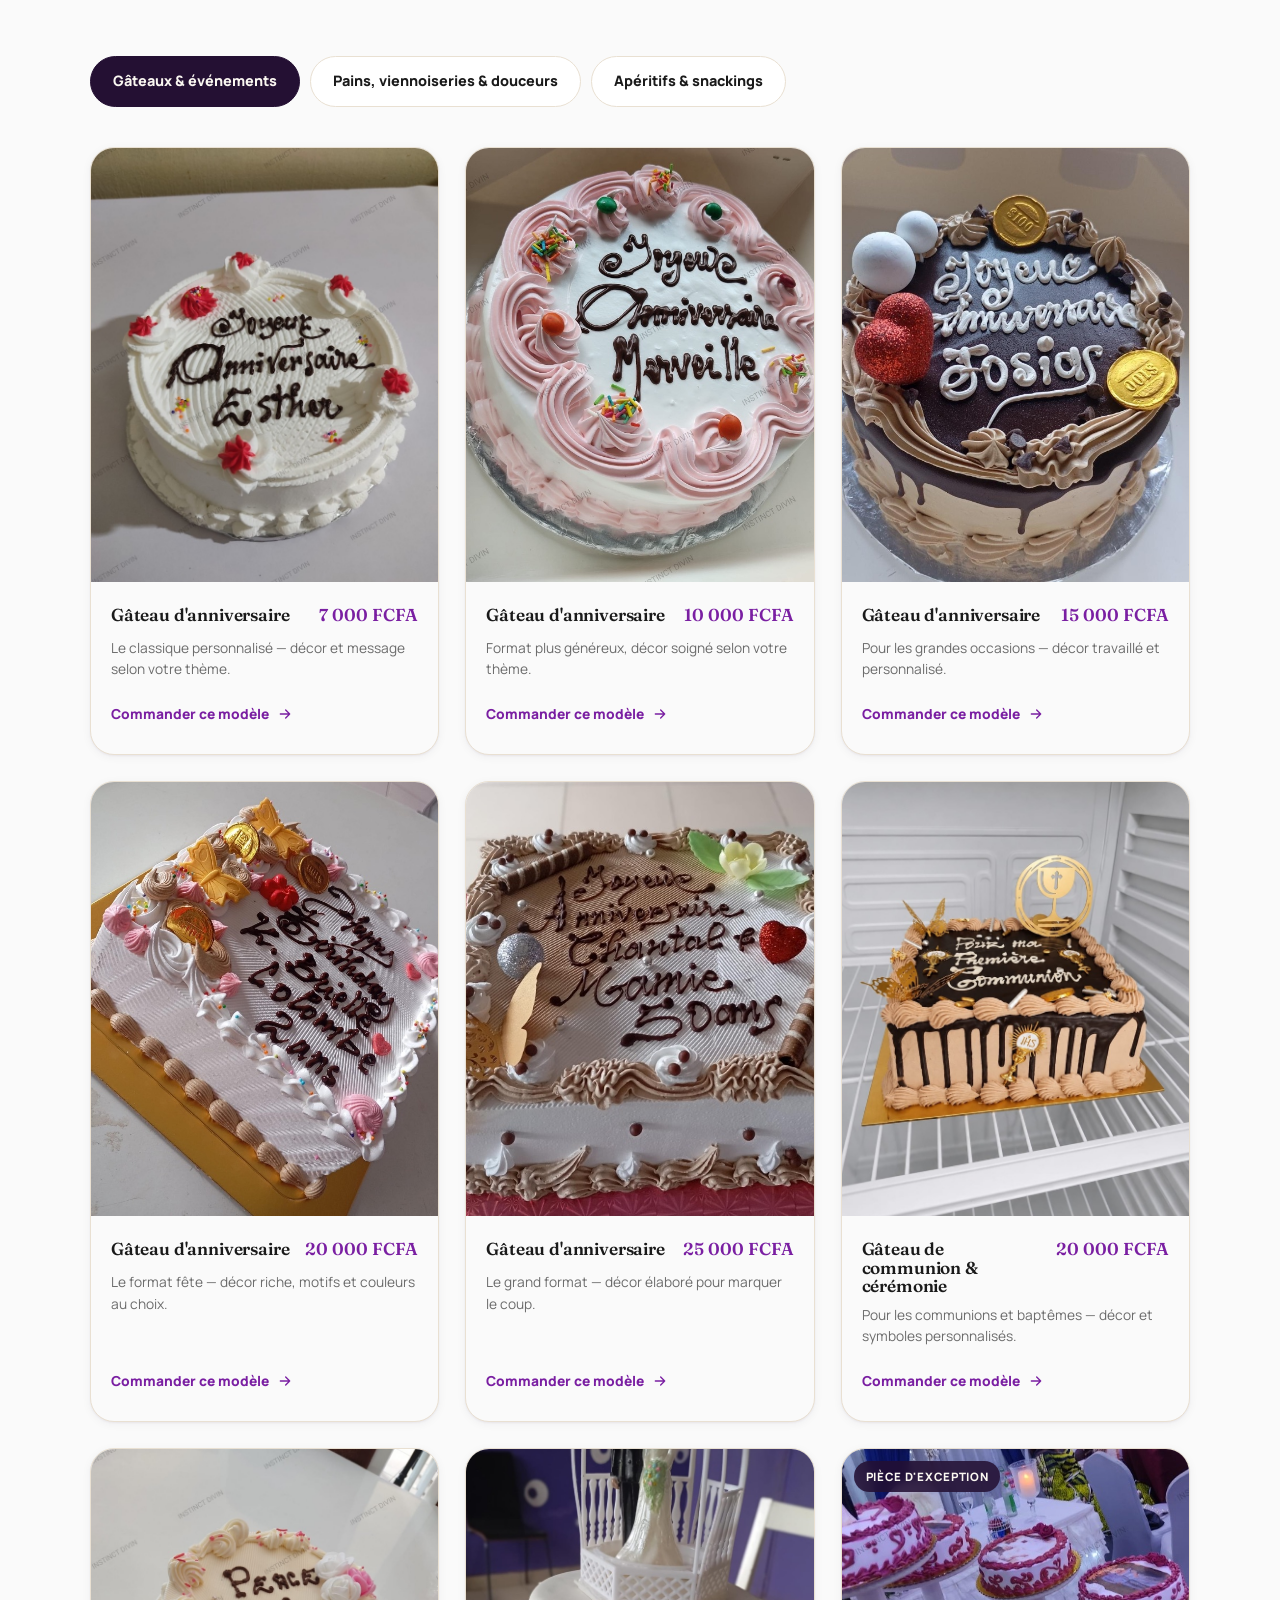
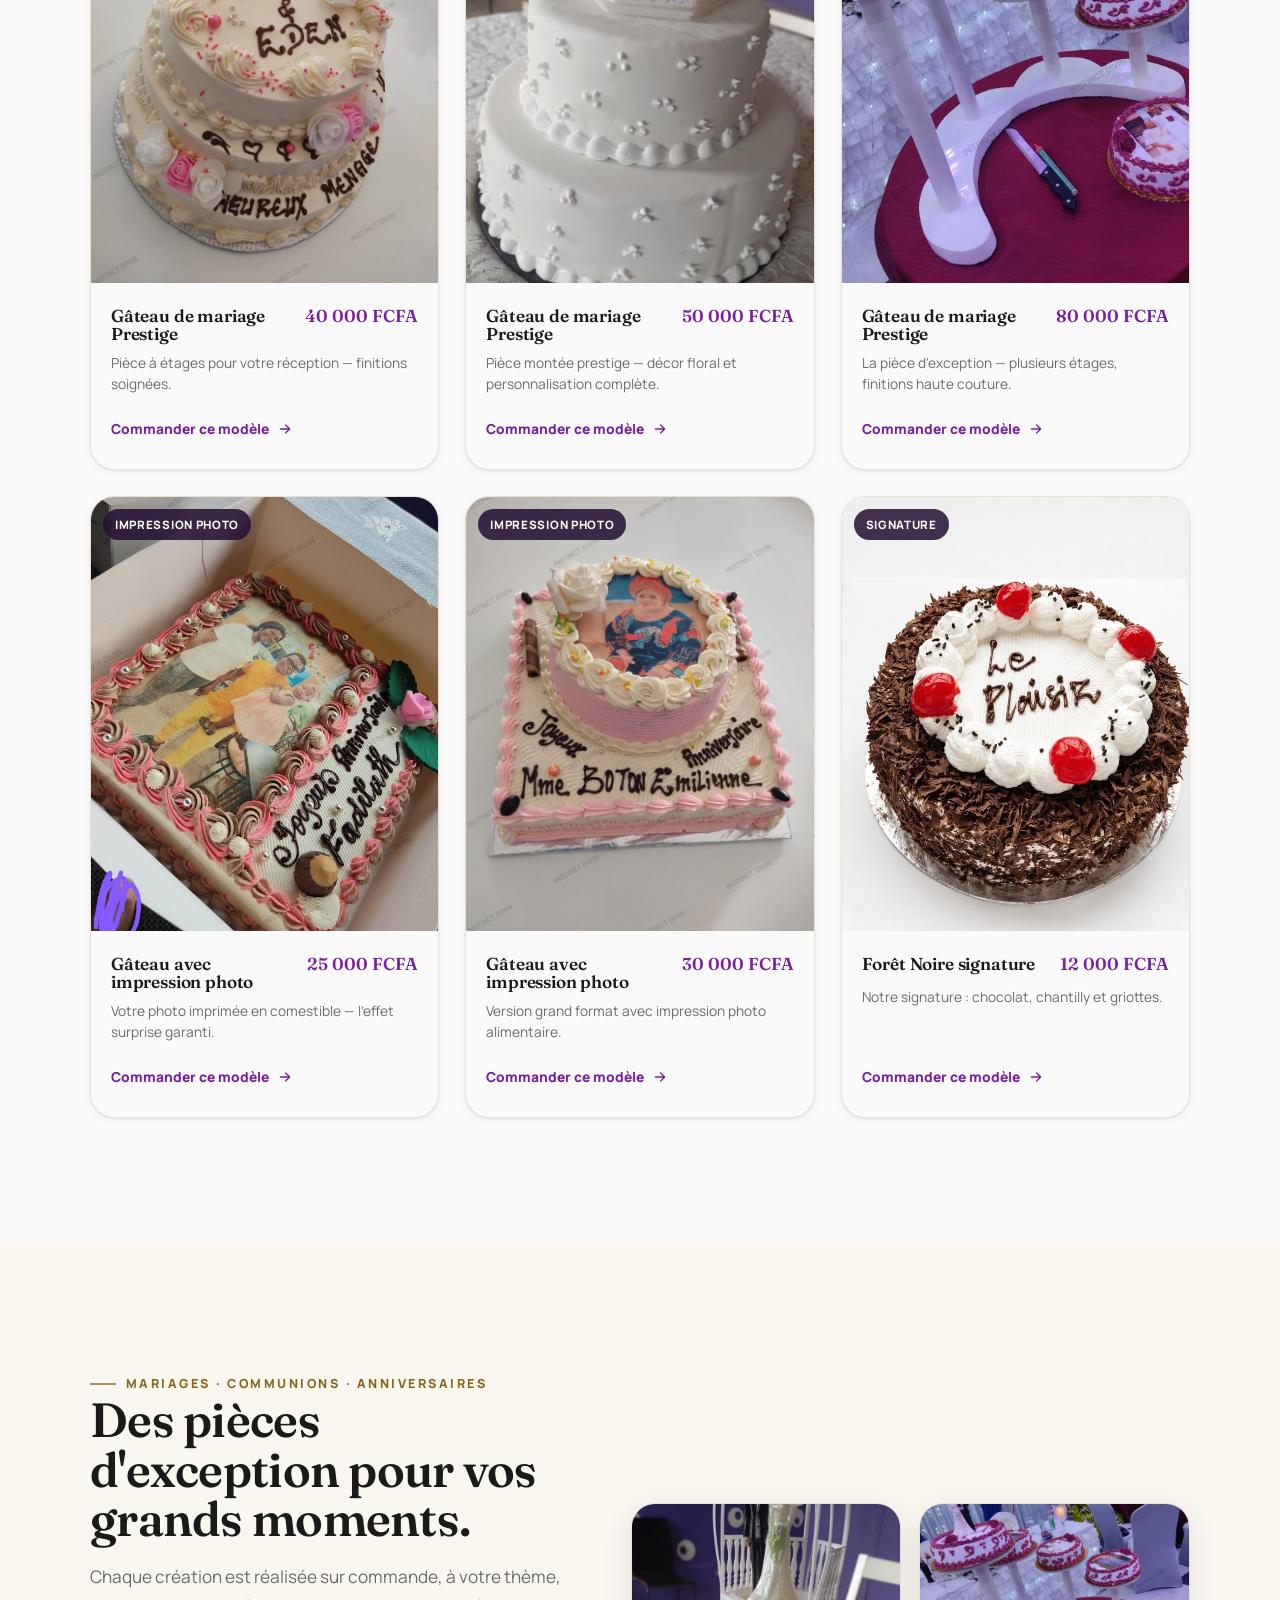
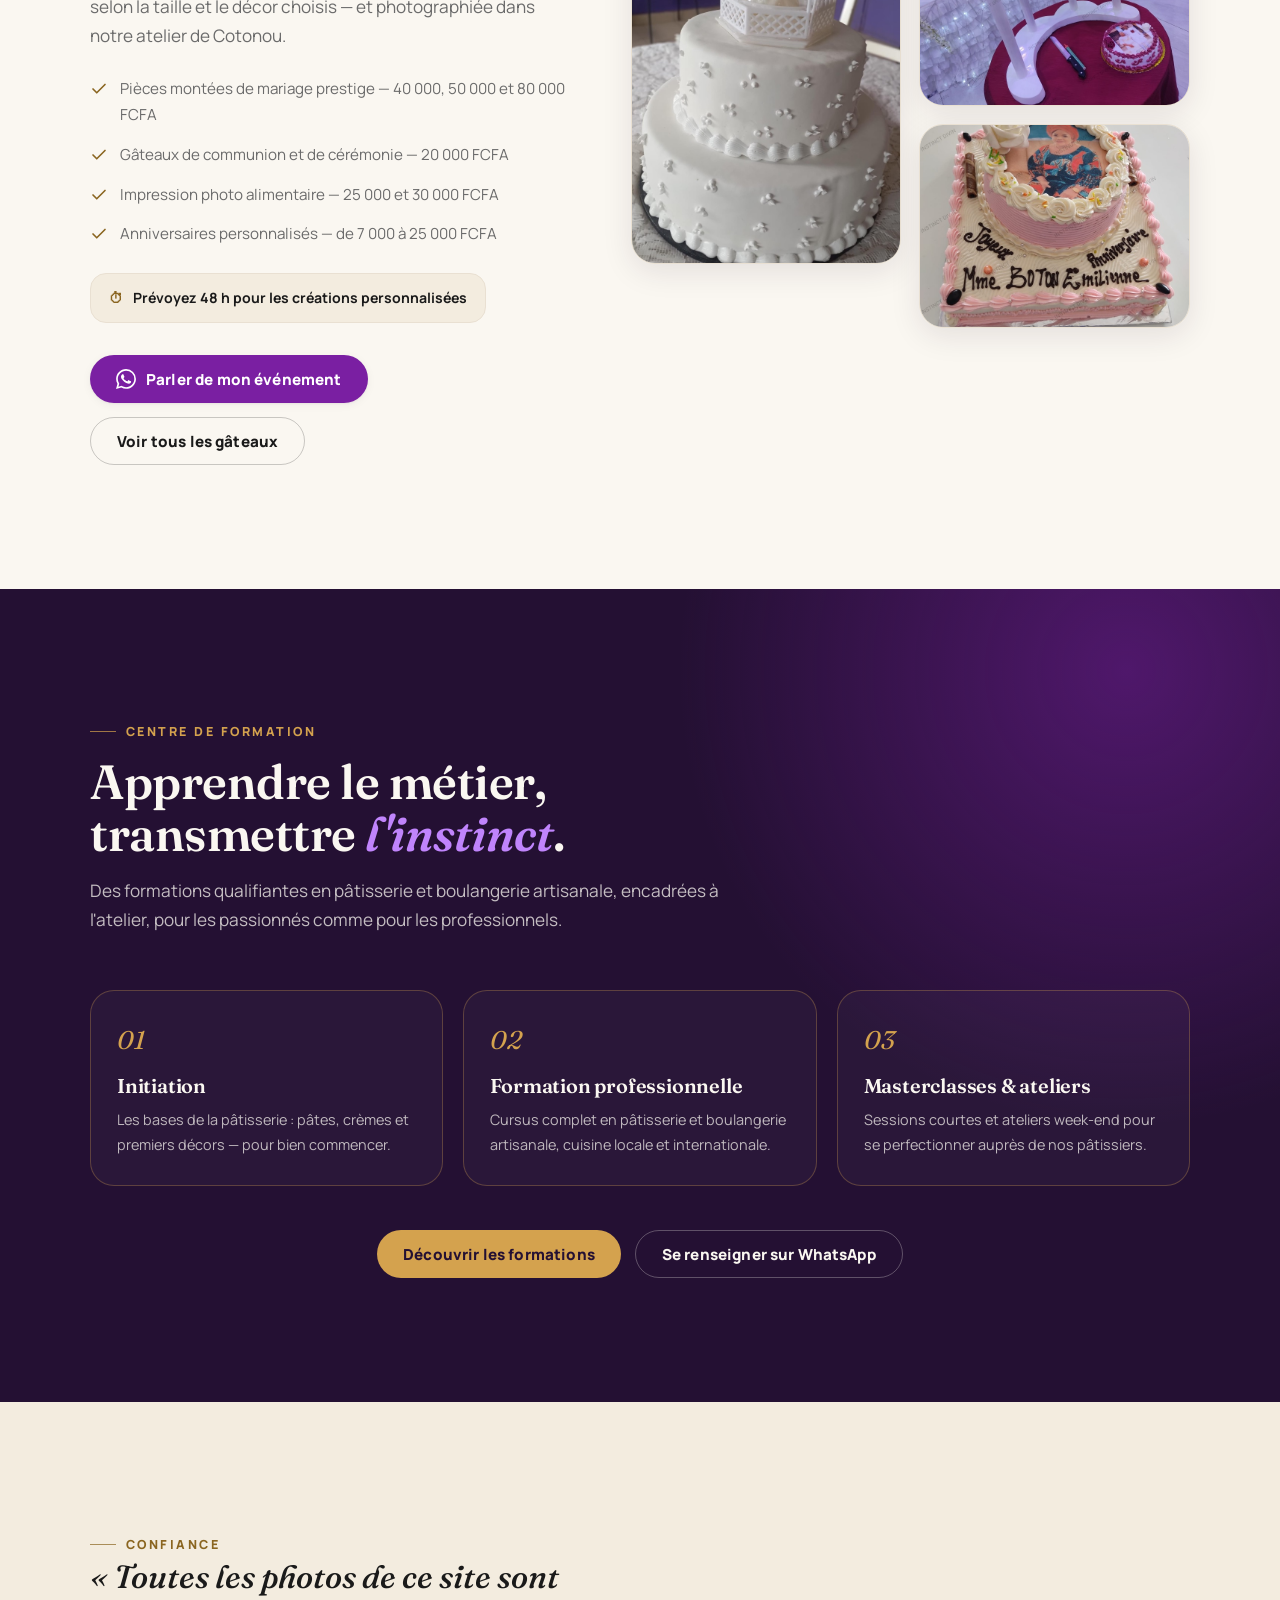
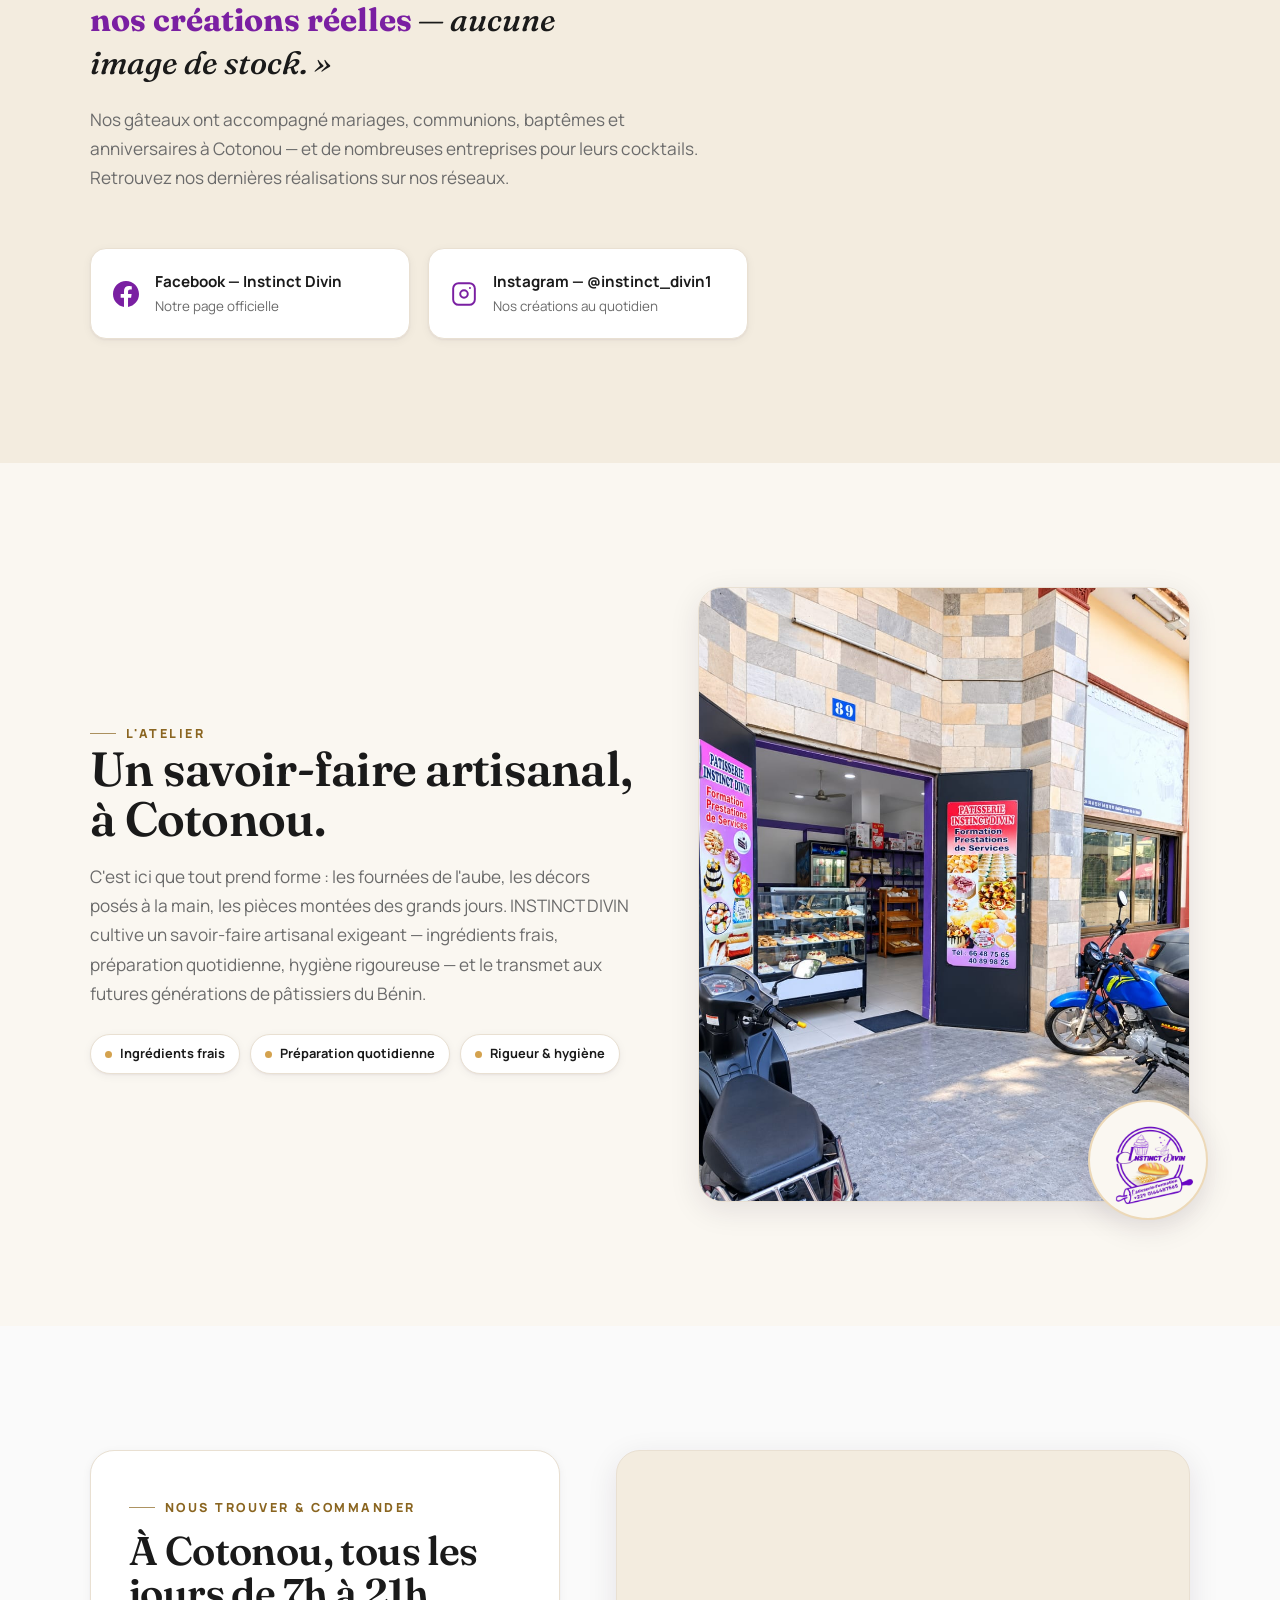
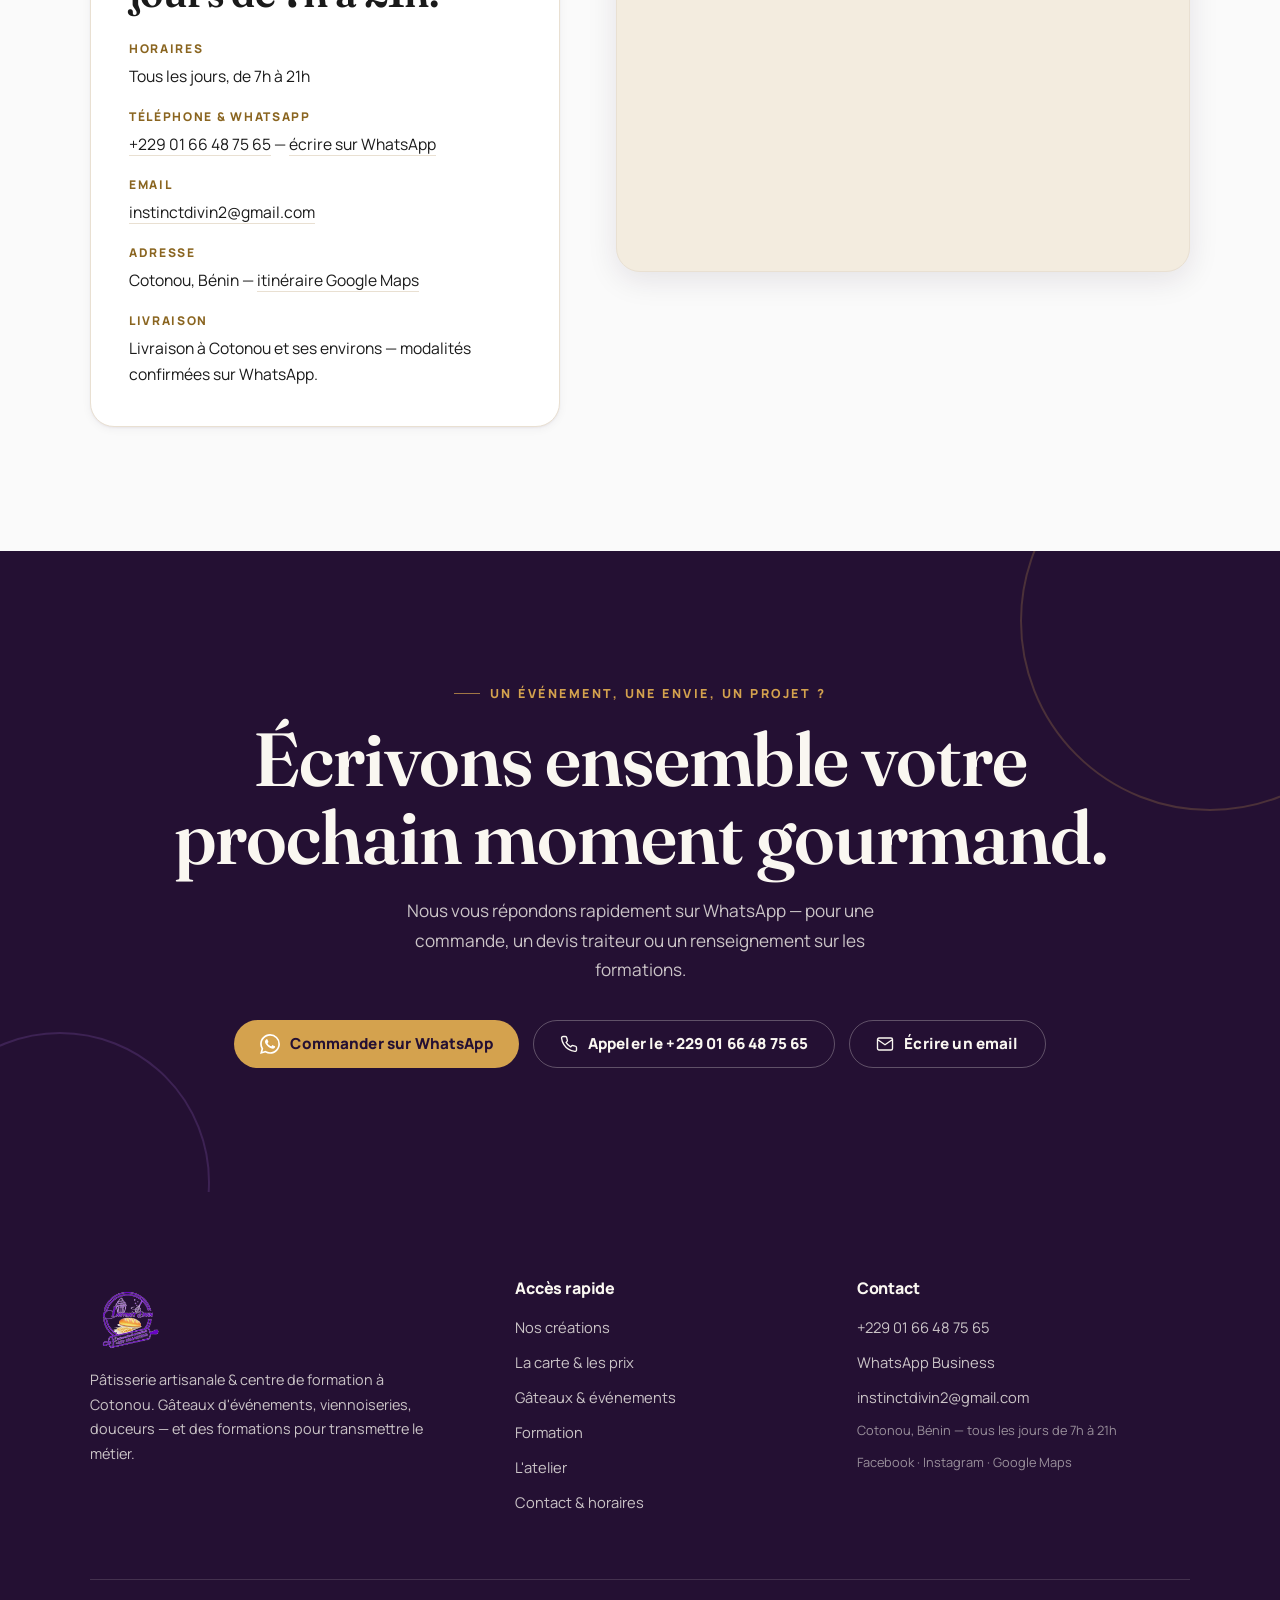
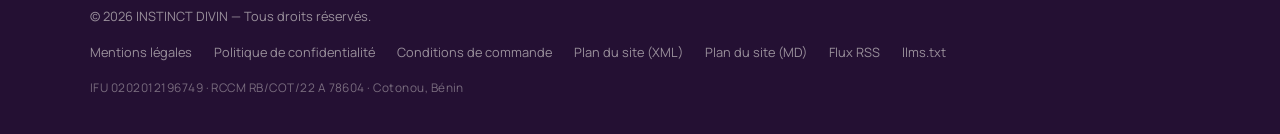
==== commit 8037e216: "feat(seo): optimiser Brand-First, ajouter pack de découverte IA (llms.txt, sitemap.md, rss.xml) et s" ====
--- a/index.html
+++ b/index.html
@@ -3,17 +3,18 @@
 <head>
 <meta charset="utf-8">
 <meta name="viewport" content="width=device-width, initial-scale=1">
-<title>Pâtisserie artisanale &amp; formation à Cotonou | INSTINCT DIVIN</title>
-<meta name="description" content="Gâteaux d'anniversaire et de mariage, viennoiseries pur beurre, samoussas et douceurs à Cotonou — prix affichés, commande sur WhatsApp. Formations pâtisserie &amp; boulangerie artisanale.">
+<title>INSTINCT DIVIN — Pâtisserie artisanale &amp; Gâteaux à Cotonou</title>
+<meta name="description" content="INSTINCT DIVIN est votre pâtisserie artisanale et centre de formation à Cotonou : gâteaux d'anniversaire et de mariage, viennoiseries pur beurre, douceurs et devis sur WhatsApp (+229 01 66 48 75 65).">
 <link rel="canonical" href="https://instinctdivin.com/">
+<link rel="alternate" type="application/rss+xml" title="Flux RSS INSTINCT DIVIN" href="https://instinctdivin.com/rss.xml">
 <meta name="google-site-verification" content="RIaX3cfjTY96L0k6P80RdzQ5UPWvviP93TxPL03QNKM">
 <meta name="theme-color" content="#241033">
 <!-- Open Graph -->
 <meta property="og:type" content="website">
 <meta property="og:locale" content="fr_FR">
 <meta property="og:site_name" content="INSTINCT DIVIN">
-<meta property="og:title" content="INSTINCT DIVIN — Pâtisserie artisanale &amp; formation à Cotonou">
-<meta property="og:description" content="Gâteaux d'événements, viennoiseries pur beurre, douceurs — prix affichés, commande sur WhatsApp. Formations pâtisserie à Cotonou.">
+<meta property="og:title" content="INSTINCT DIVIN — Pâtisserie artisanale &amp; Gâteaux sur mesure à Cotonou">
+<meta property="og:description" content="INSTINCT DIVIN : gâteaux d'événements, viennoiseries pur beurre, douceurs du comptoir et centre de formation à Cotonou. Prix affichés, commande sur WhatsApp.">
 <meta property="og:url" content="https://instinctdivin.com/">
 <meta property="og:image" content="https://instinctdivin.com/assets/img/og-cover.jpg">
 <meta property="og:image:width" content="1200">
@@ -28,17 +29,29 @@
 <script type="application/ld+json">
 {
   "@context": "https://schema.org",
-  "@type": "Bakery",
+  "@type": ["Bakery", "LocalBusiness"],
+  "@id": "https://instinctdivin.com/#bakery",
   "name": "INSTINCT DIVIN",
-  "description": "Pâtisserie artisanale et centre de formation à Cotonou : gâteaux d'événements, viennoiseries, douceurs et formations en pâtisserie et boulangerie artisanale.",
+  "alternateName": [
+    "instinctdivin",
+    "Instinct Divin",
+    "Instinct Divin Cotonou",
+    "Pâtisserie Instinct Divin"
+  ],
+  "disambiguatingDescription": "Pâtisserie artisanale, gâteaux sur mesure, viennoiseries et centre de formation professionnelle en pâtisserie et boulangerie situé à Cotonou au Bénin (marque commerciale distincte de la citation de Rousseau).",
+  "description": "Pâtisserie artisanale d'excellence et centre de formation à Cotonou : gâteaux d'anniversaire, gâteaux de mariage, viennoiseries pur beurre, traiteur et formations en pâtisserie-boulangerie.",
   "url": "https://instinctdivin.com/",
   "telephone": "+2290166487565",
   "email": "instinctdivin2@gmail.com",
   "image": "https://instinctdivin.com/assets/img/og-cover.jpg",
+  "logo": "https://instinctdivin.com/assets/img/logo.png",
   "priceRange": "75 FCFA – 80 000 FCFA",
   "currenciesAccepted": "XOF",
+  "paymentAccepted": "Cash, Mobile Money, Virement bancaire",
+  "hasMap": "https://maps.app.goo.gl/5irE1LpfZJMFtZVR9",
   "address": {
     "@type": "PostalAddress",
+    "streetAddress": "Rue 1114",
     "addressLocality": "Cotonou",
     "addressCountry": "BJ"
   },
@@ -136,7 +149,7 @@
   <div class="container hero__grid">
     <div>
       <p class="eyebrow">Pâtisserie artisanale &amp; centre de formation — Cotonou</p>
-      <h1 class="display">La pâtisserie <em>d'instinct</em>, l'excellence artisanale à Cotonou.</h1>
+      <h1 class="display">INSTINCT DIVIN : la pâtisserie artisanale d'excellence à Cotonou.</h1>
       <p class="lead">Gâteaux d'anniversaire et de mariage, viennoiseries pur beurre, douceurs du comptoir — et un centre de formation pour transmettre le métier. Nos prix sont affichés, la commande se fait simplement sur WhatsApp.</p>
       <div class="hero__cta">
         <a class="btn btn--primary wa" href="https://wa.me/2290166487565" data-wa="order">
@@ -680,10 +693,14 @@
     </div>
     <div class="footer__bottom">
       <p>© <span id="year">2026</span> INSTINCT DIVIN — Tous droits réservés.</p>
-      <nav class="footer__legal" aria-label="Pages légales">
+      <nav class="footer__legal" aria-label="Pages légales et découverte">
         <a href="mentions-legales.html">Mentions légales</a>
         <a href="politique-confidentialite.html">Politique de confidentialité</a>
         <a href="conditions-commandes.html">Conditions de commande</a>
+        <a href="sitemap.xml">Plan du site (XML)</a>
+        <a href="sitemap.md">Plan du site (MD)</a>
+        <a href="rss.xml">Flux RSS</a>
+        <a href="llms.txt">llms.txt</a>
       </nav>
       <p class="footer__id">IFU 0202012196749 · RCCM RB/COT/22 A 78604 · Cotonou, Bénin</p>
     </div>
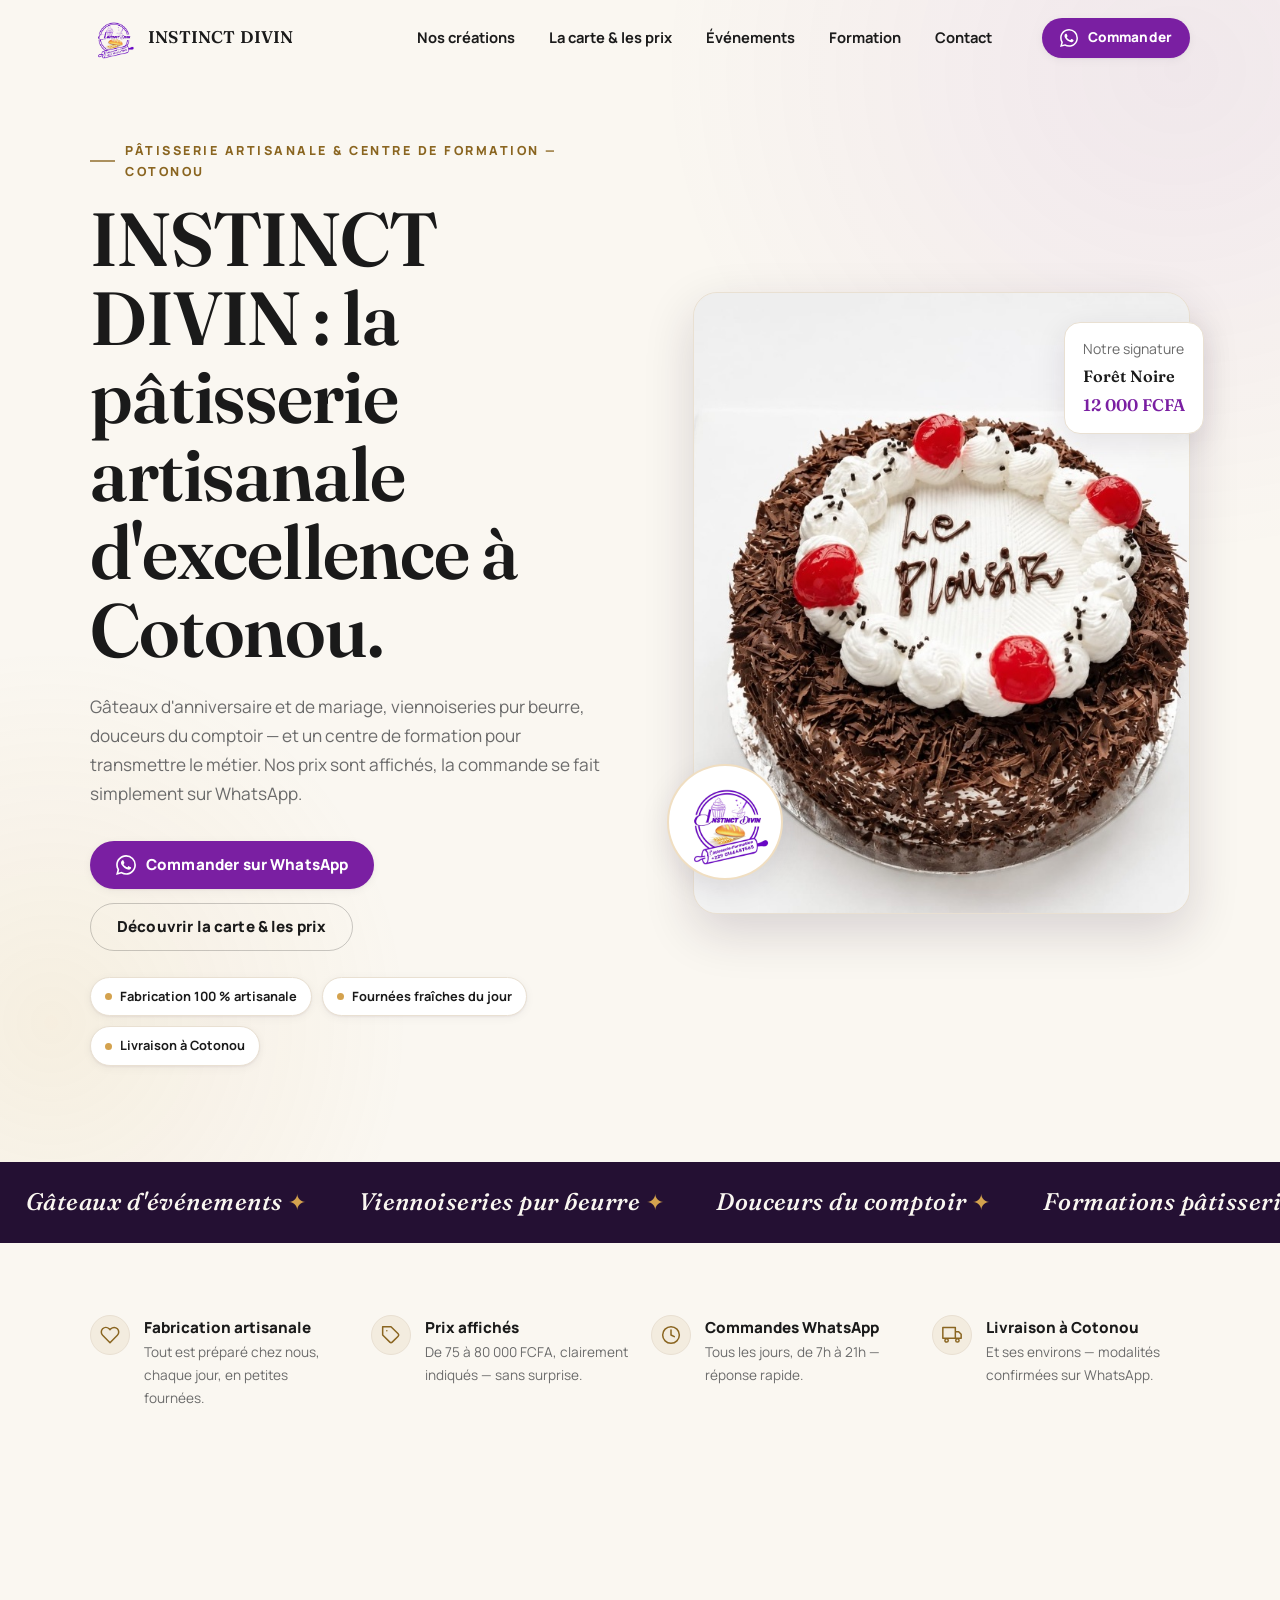
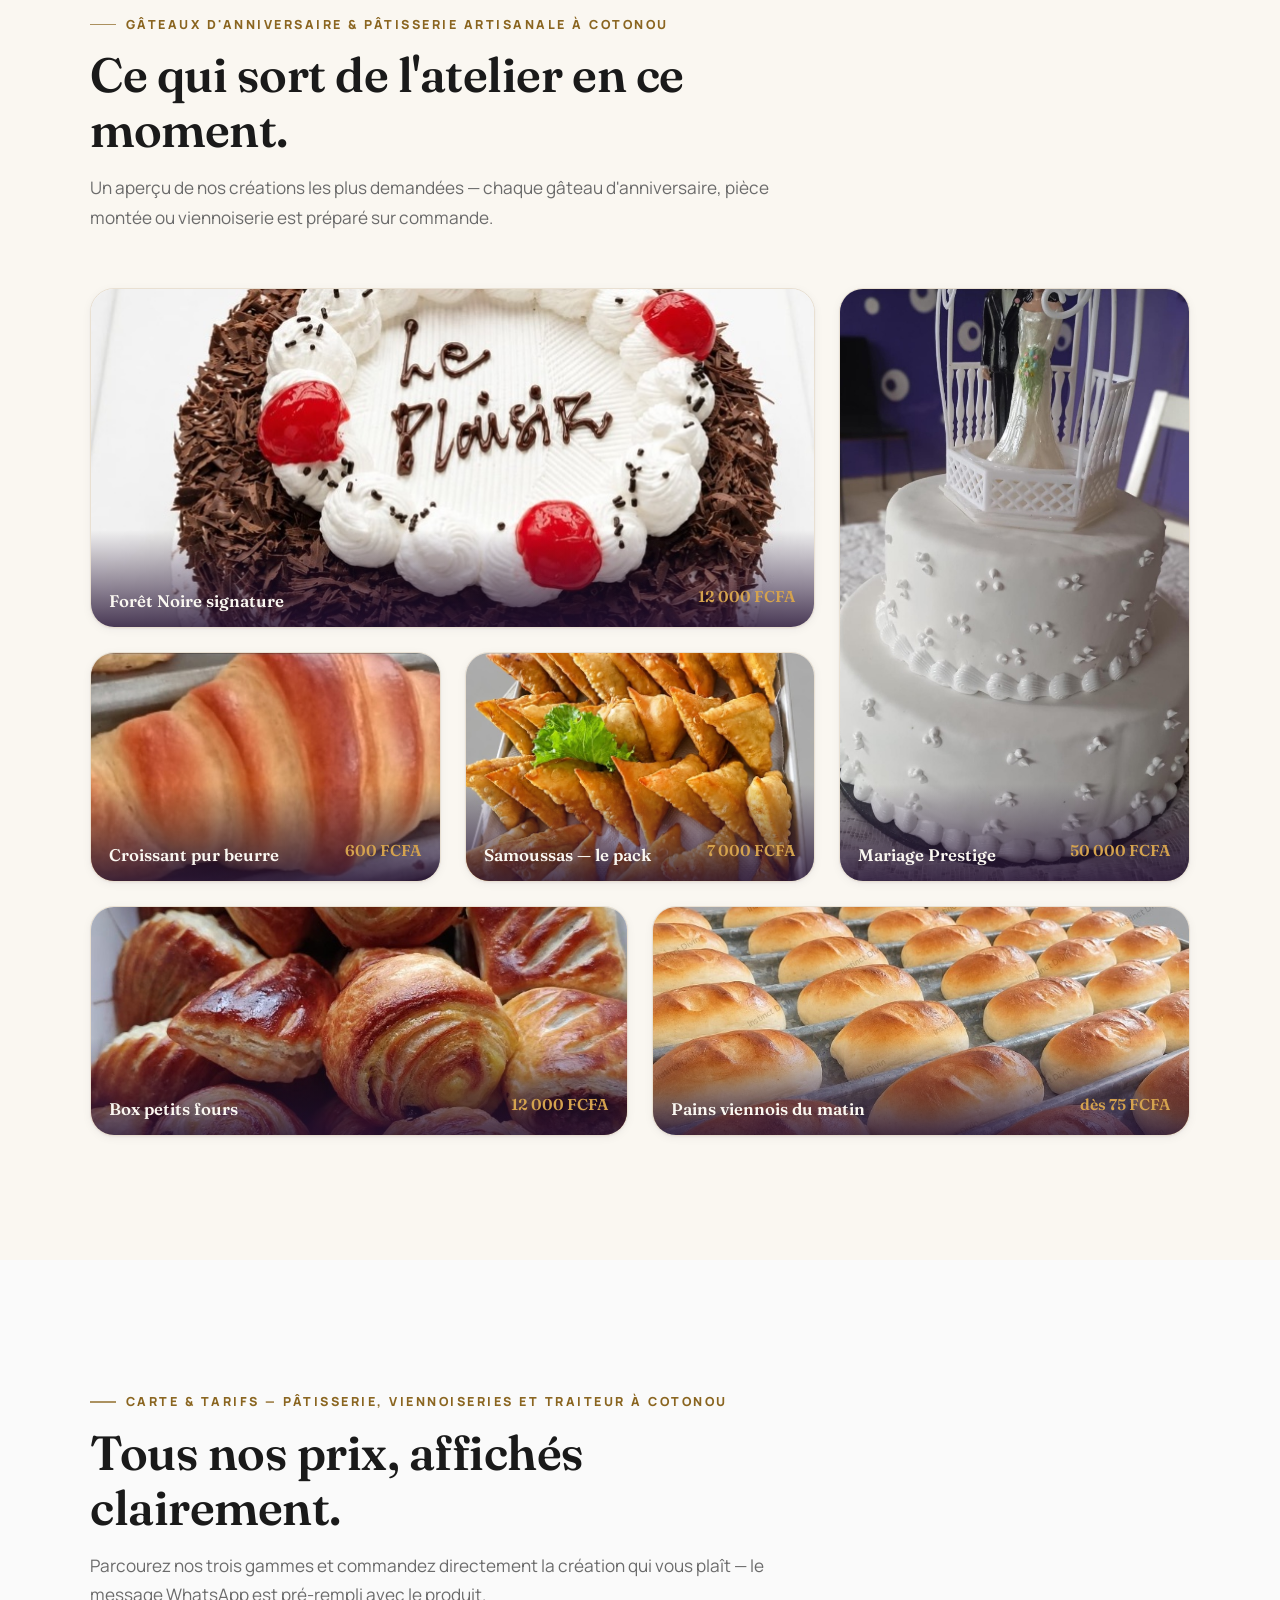
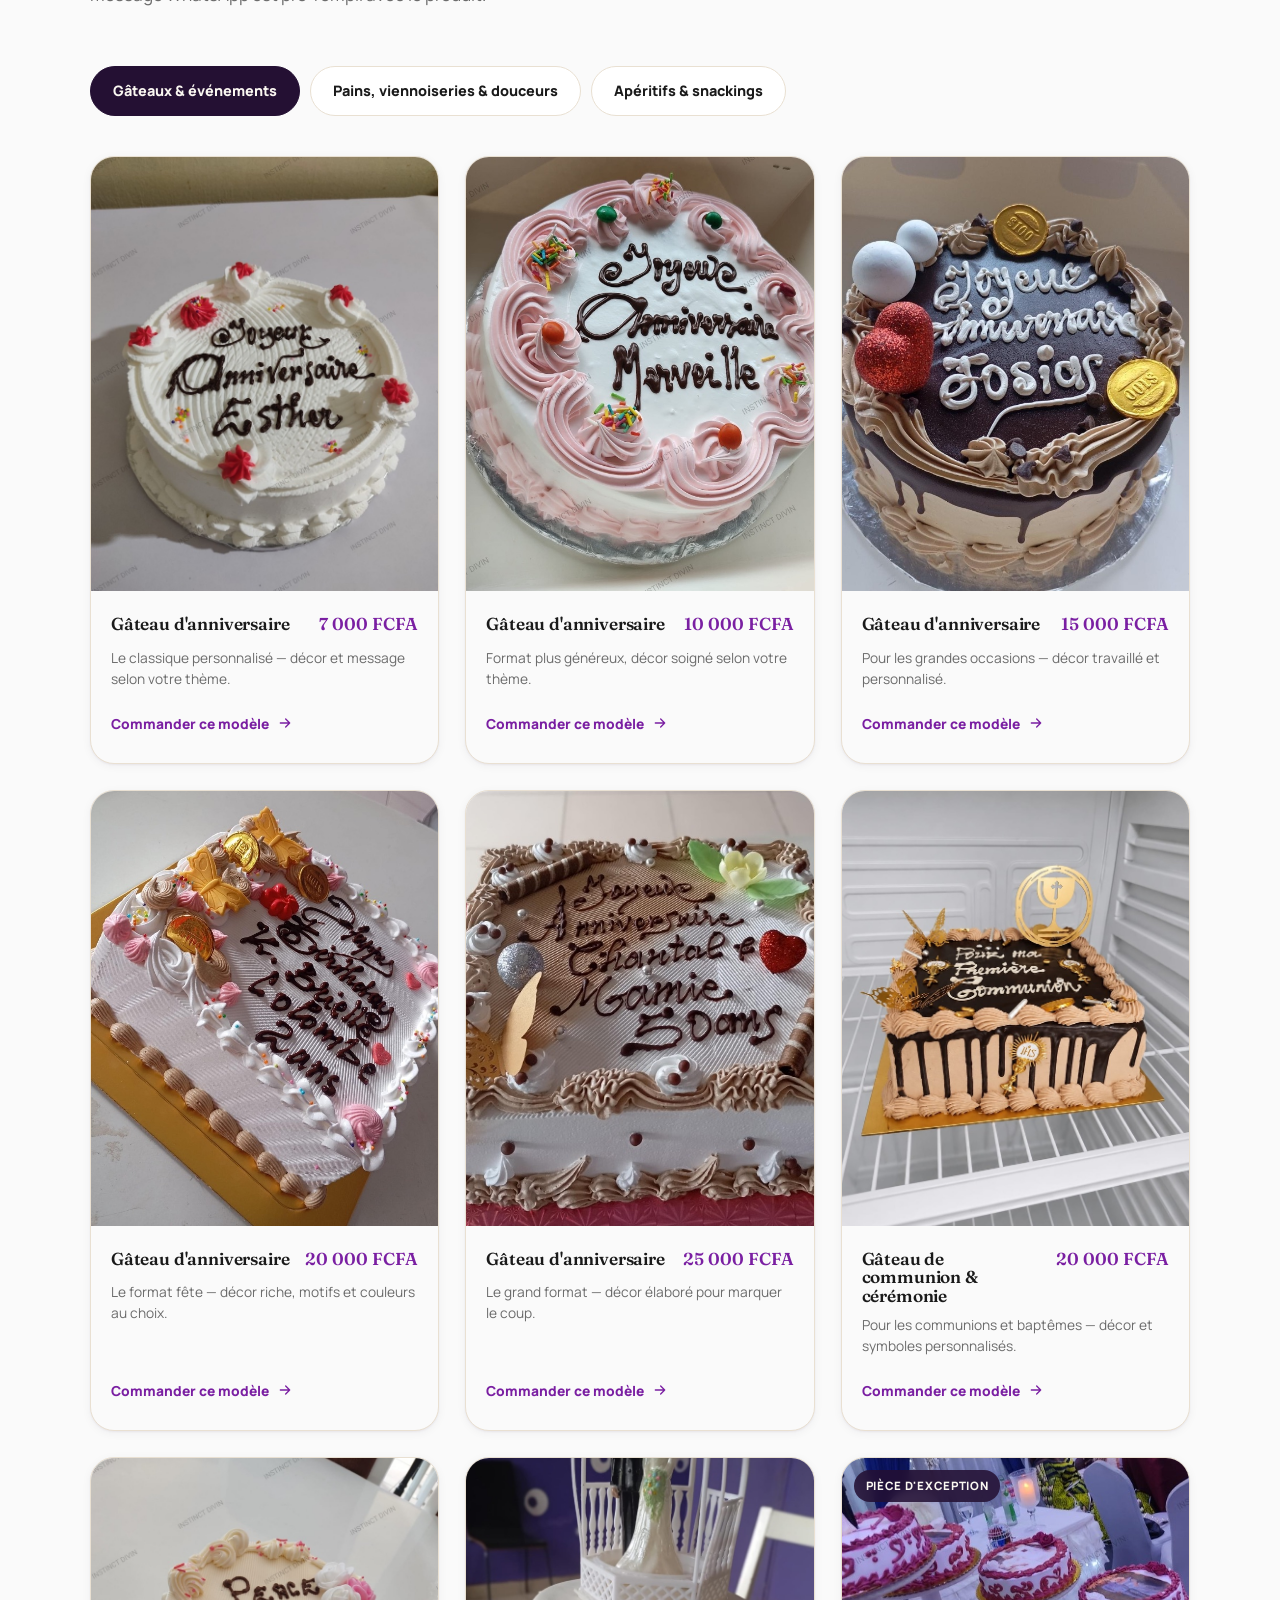
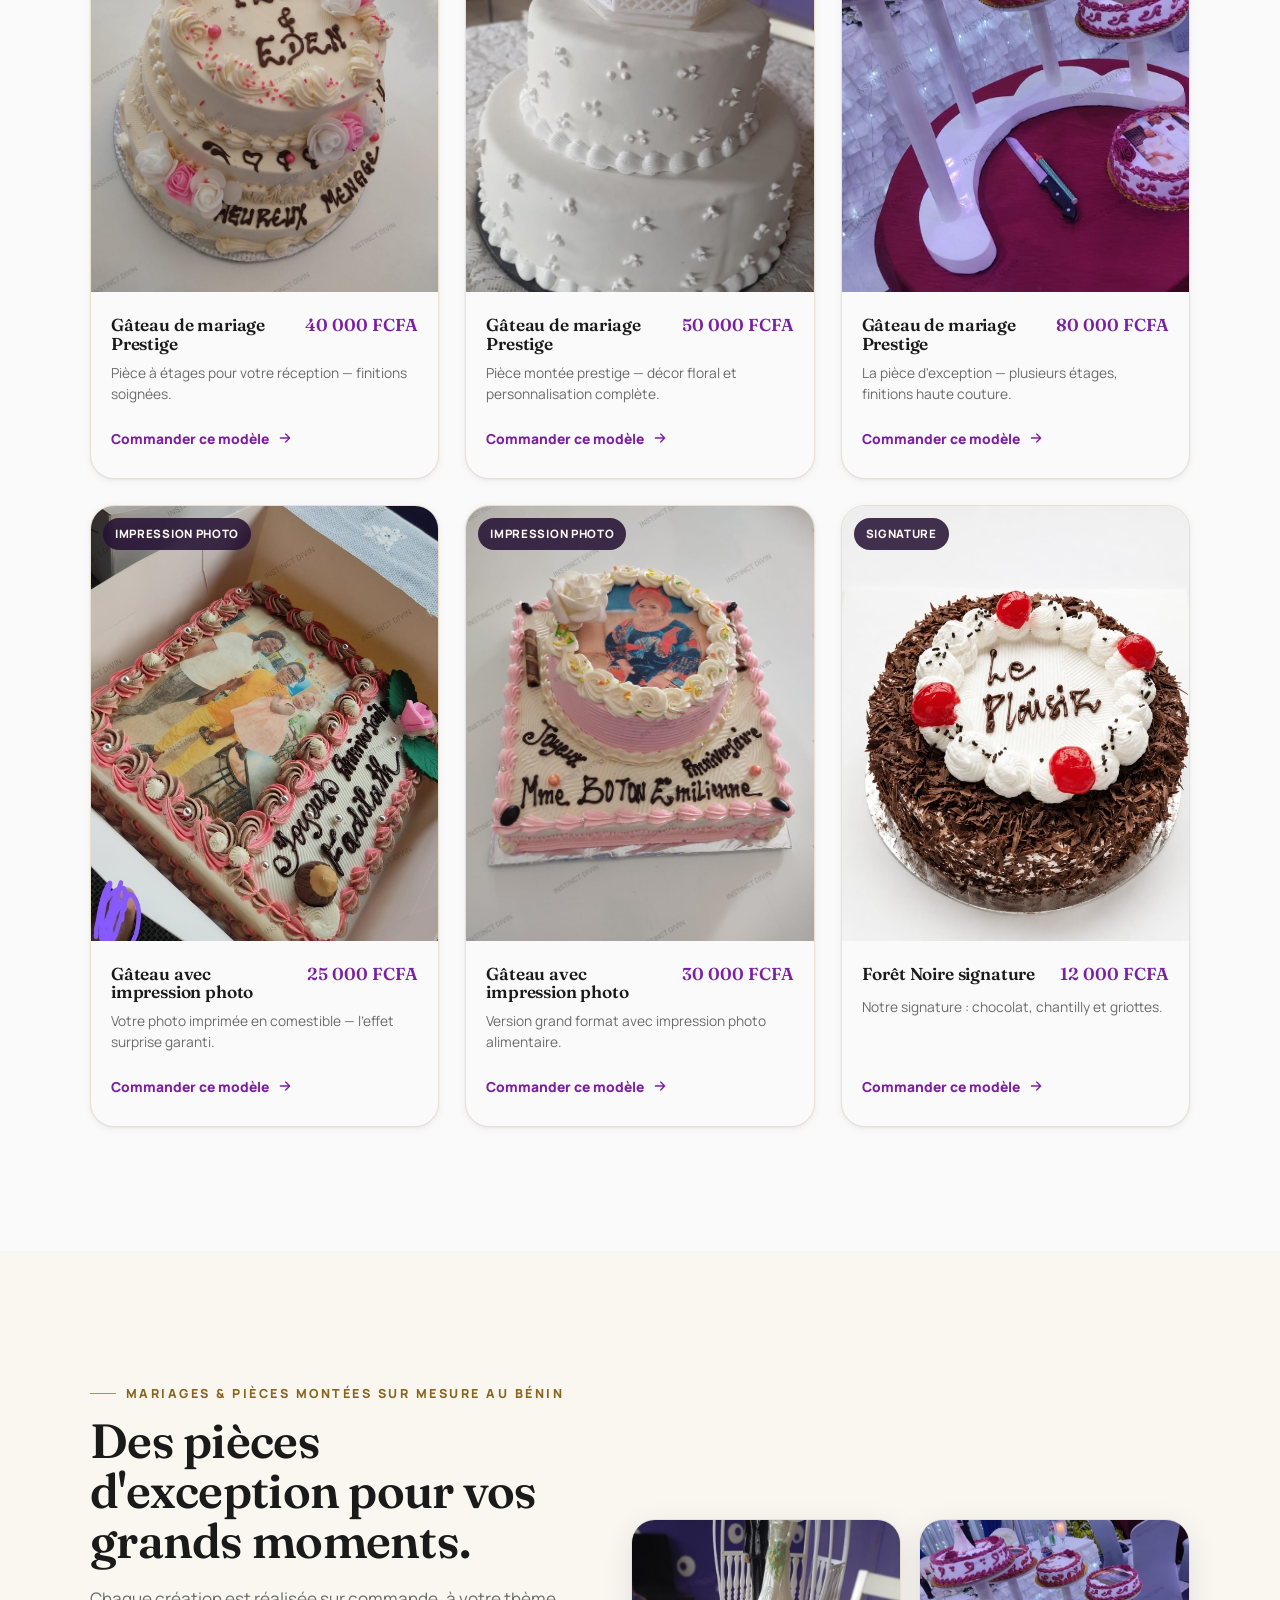
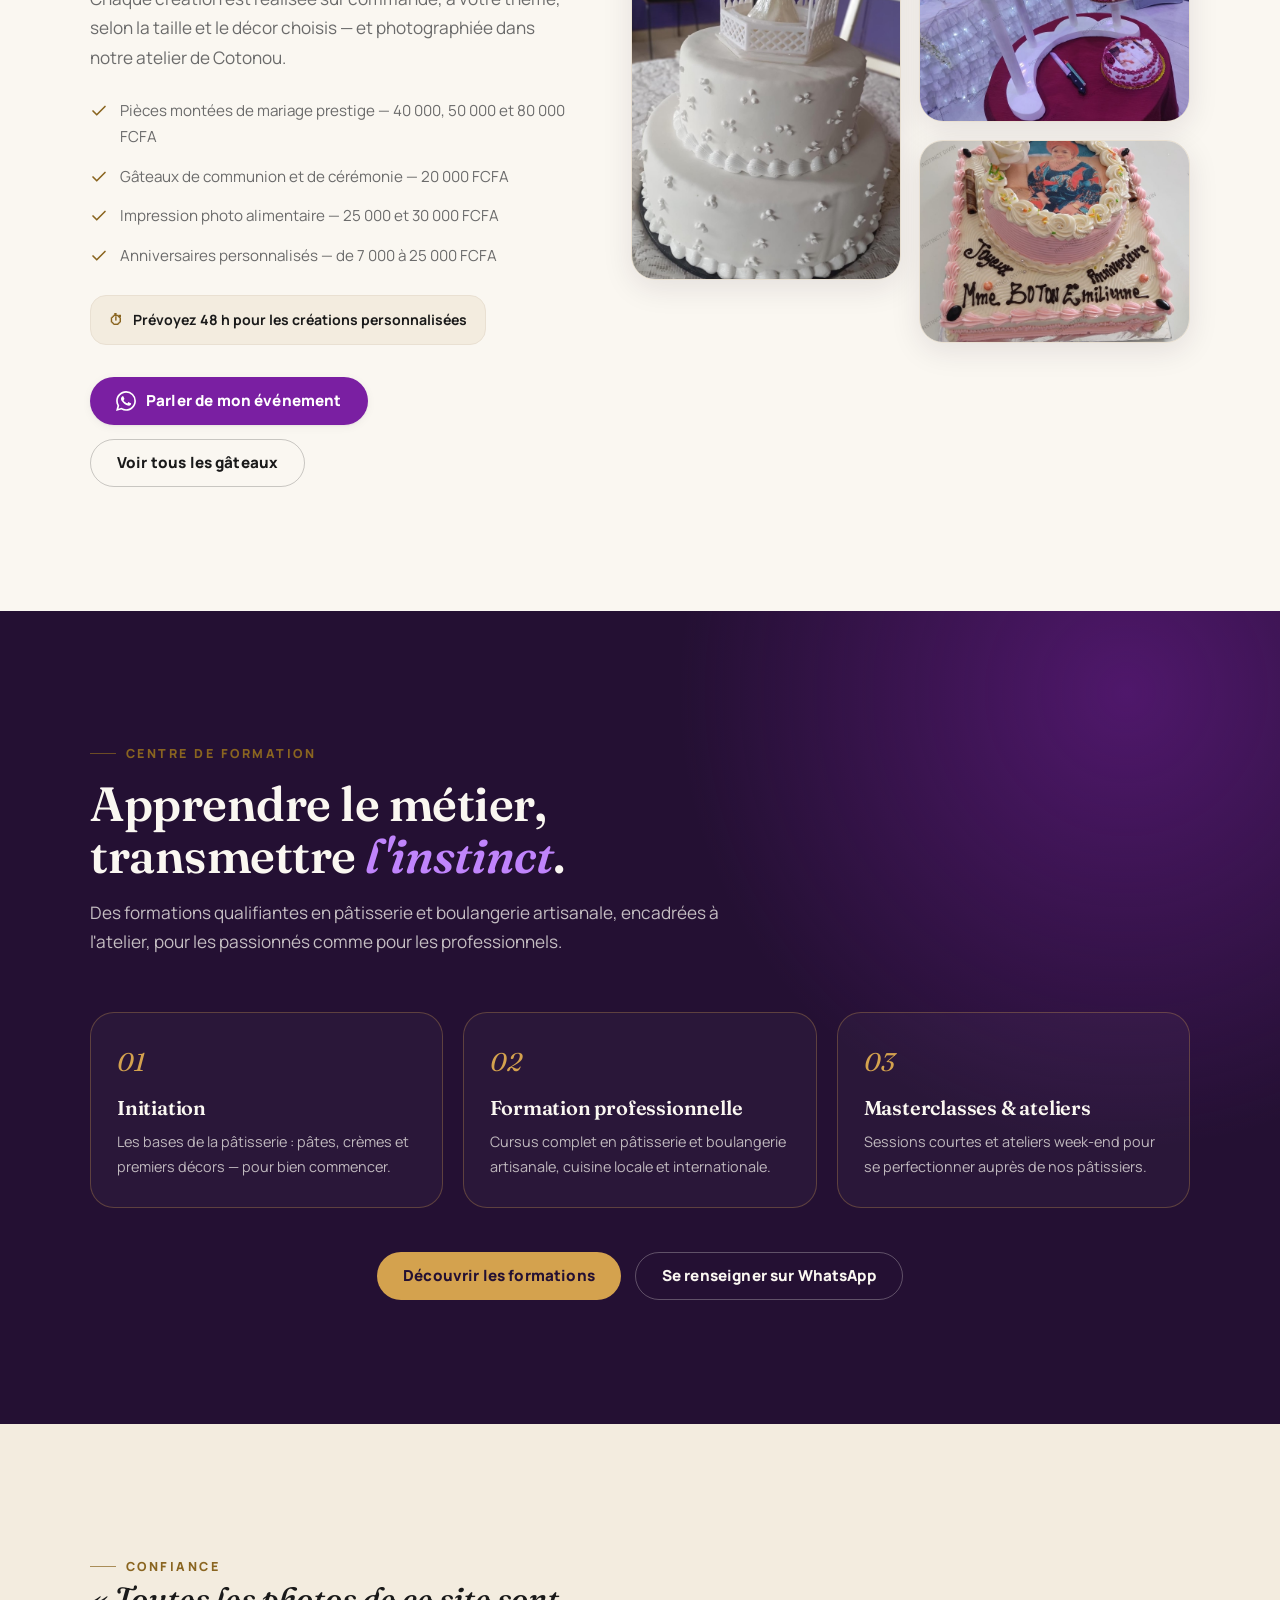
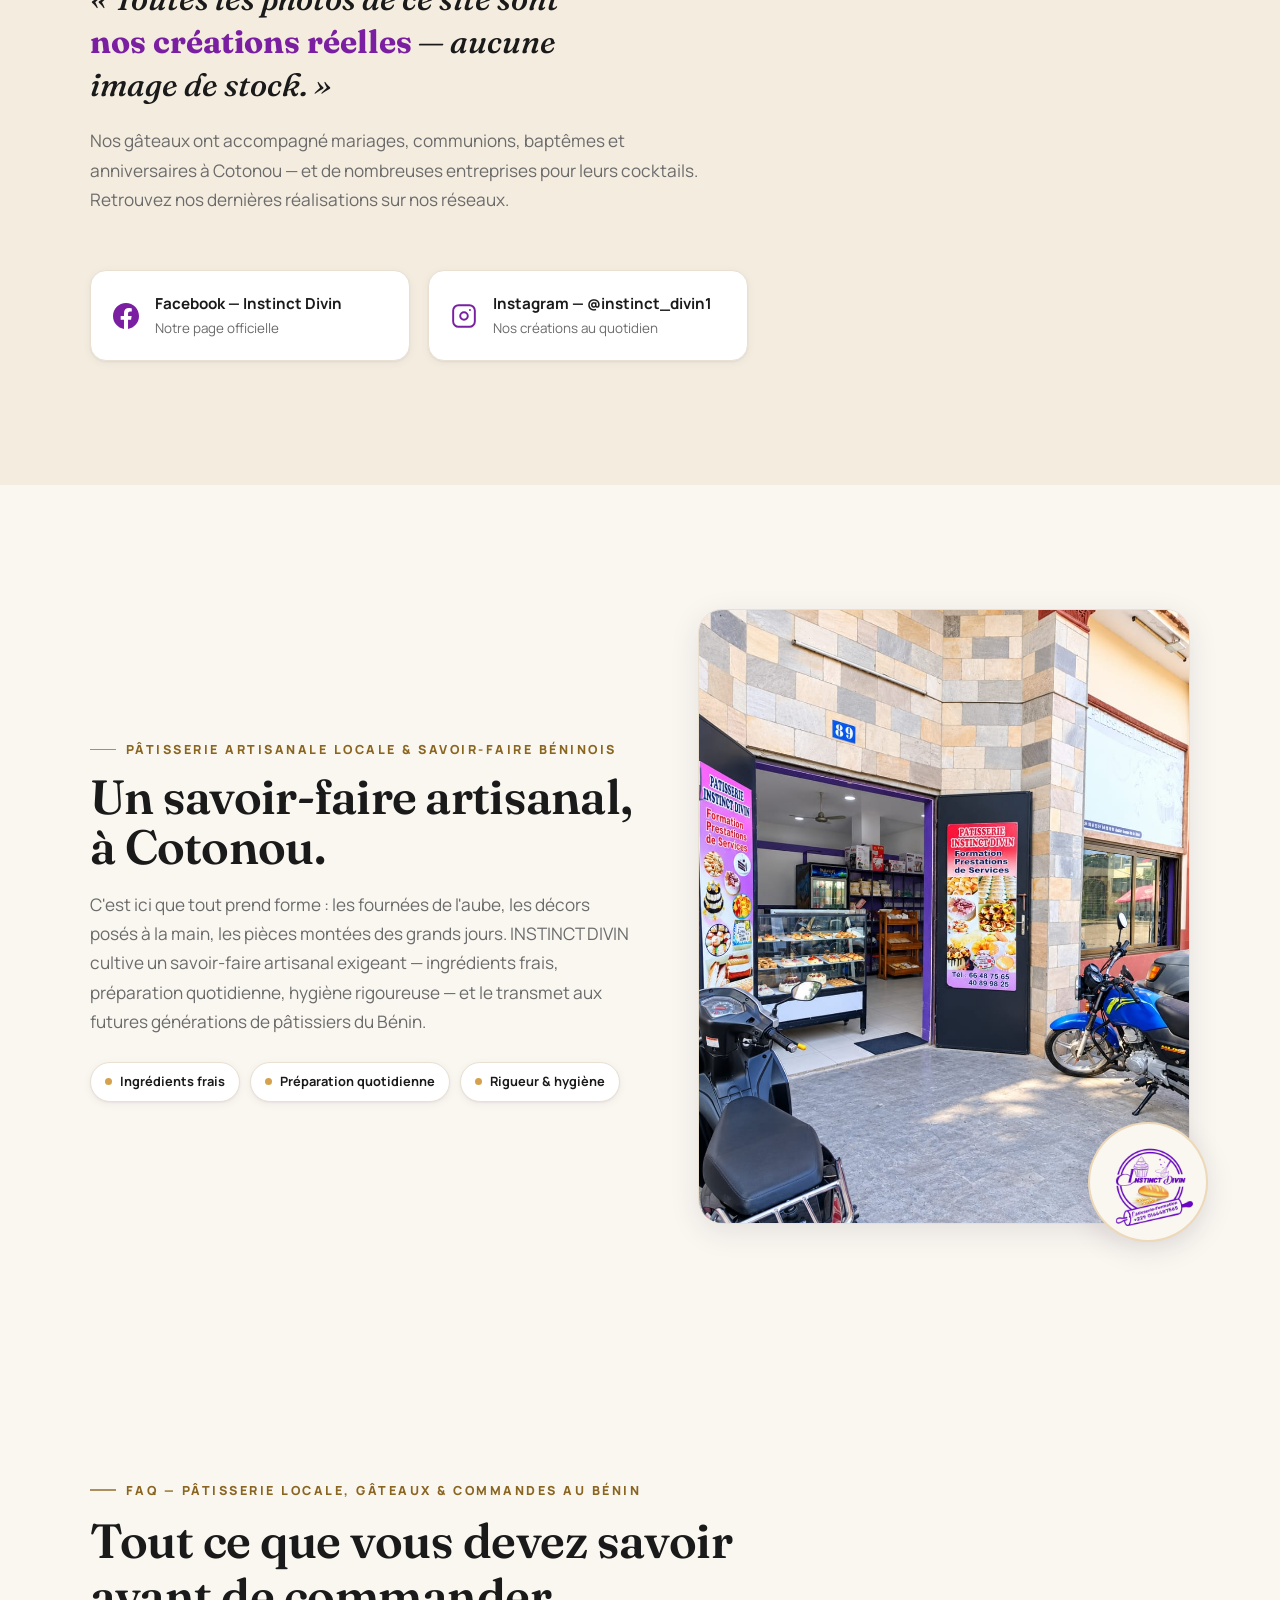
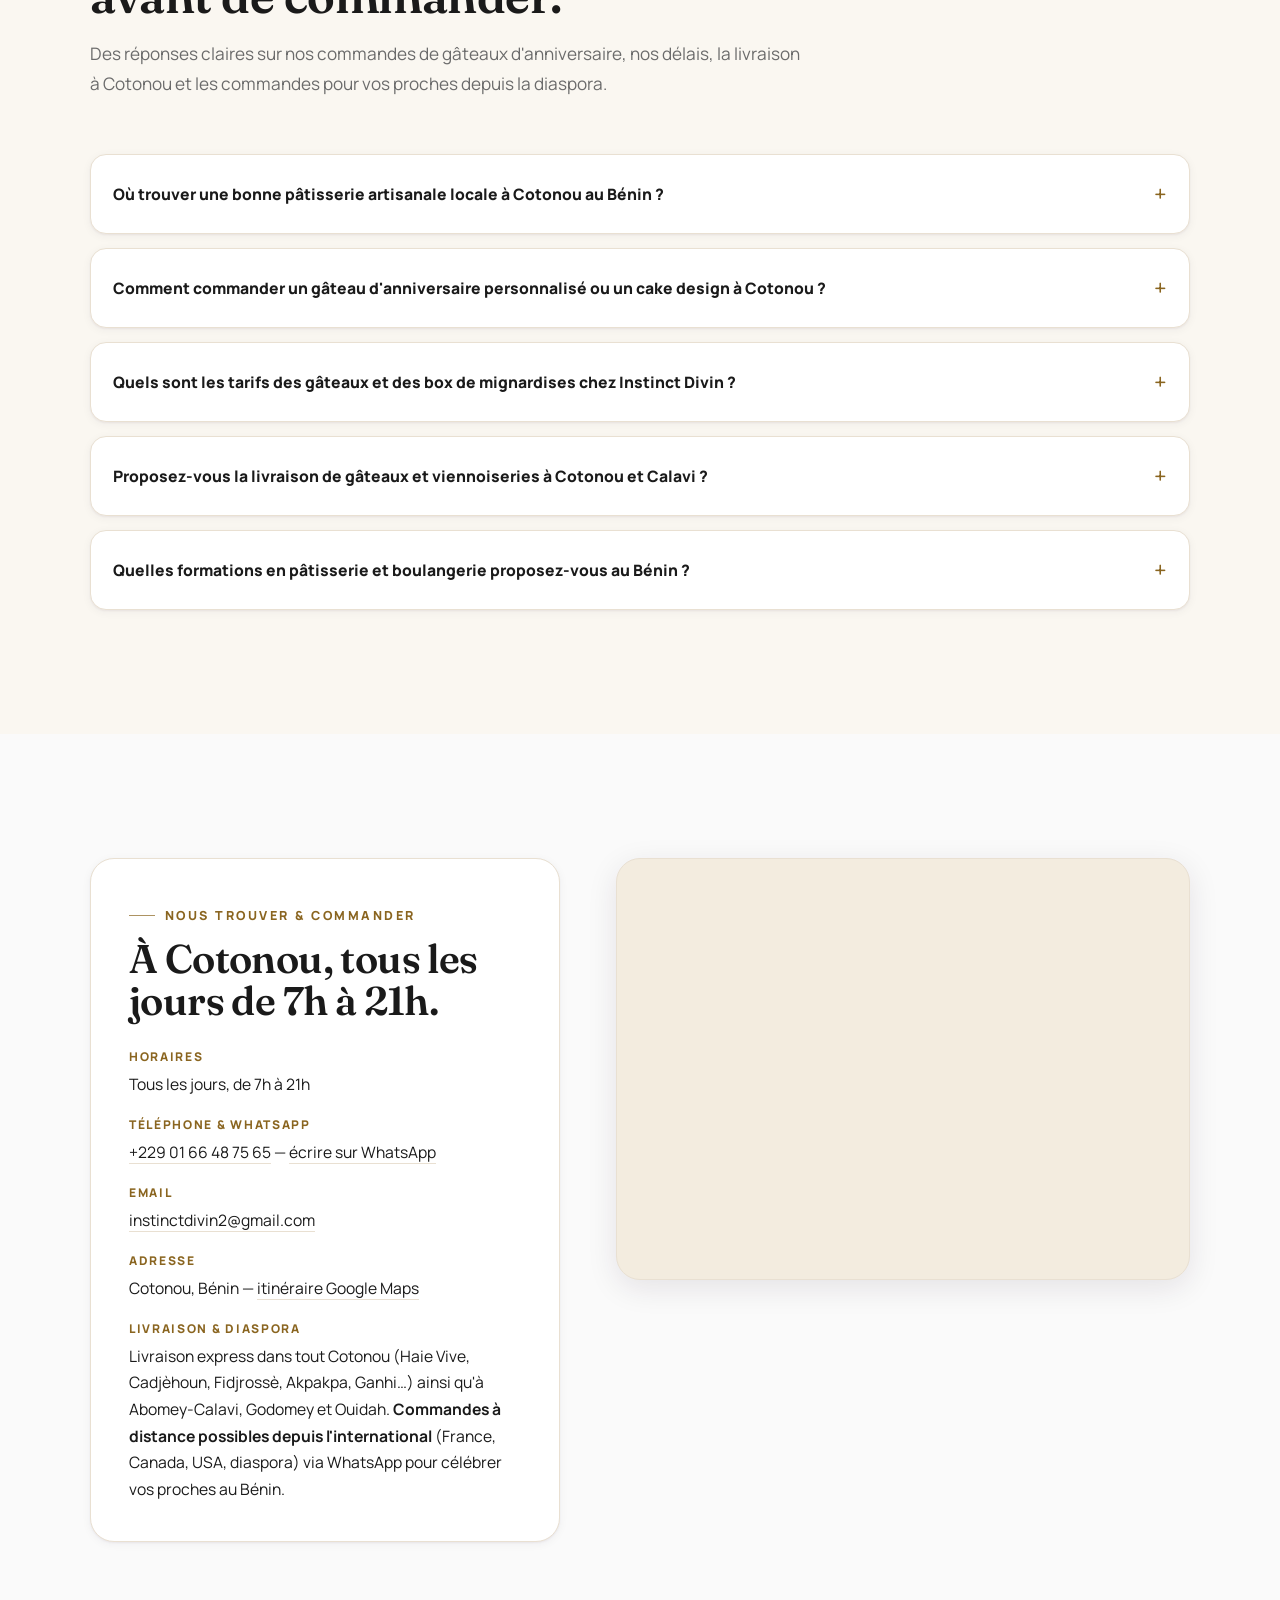
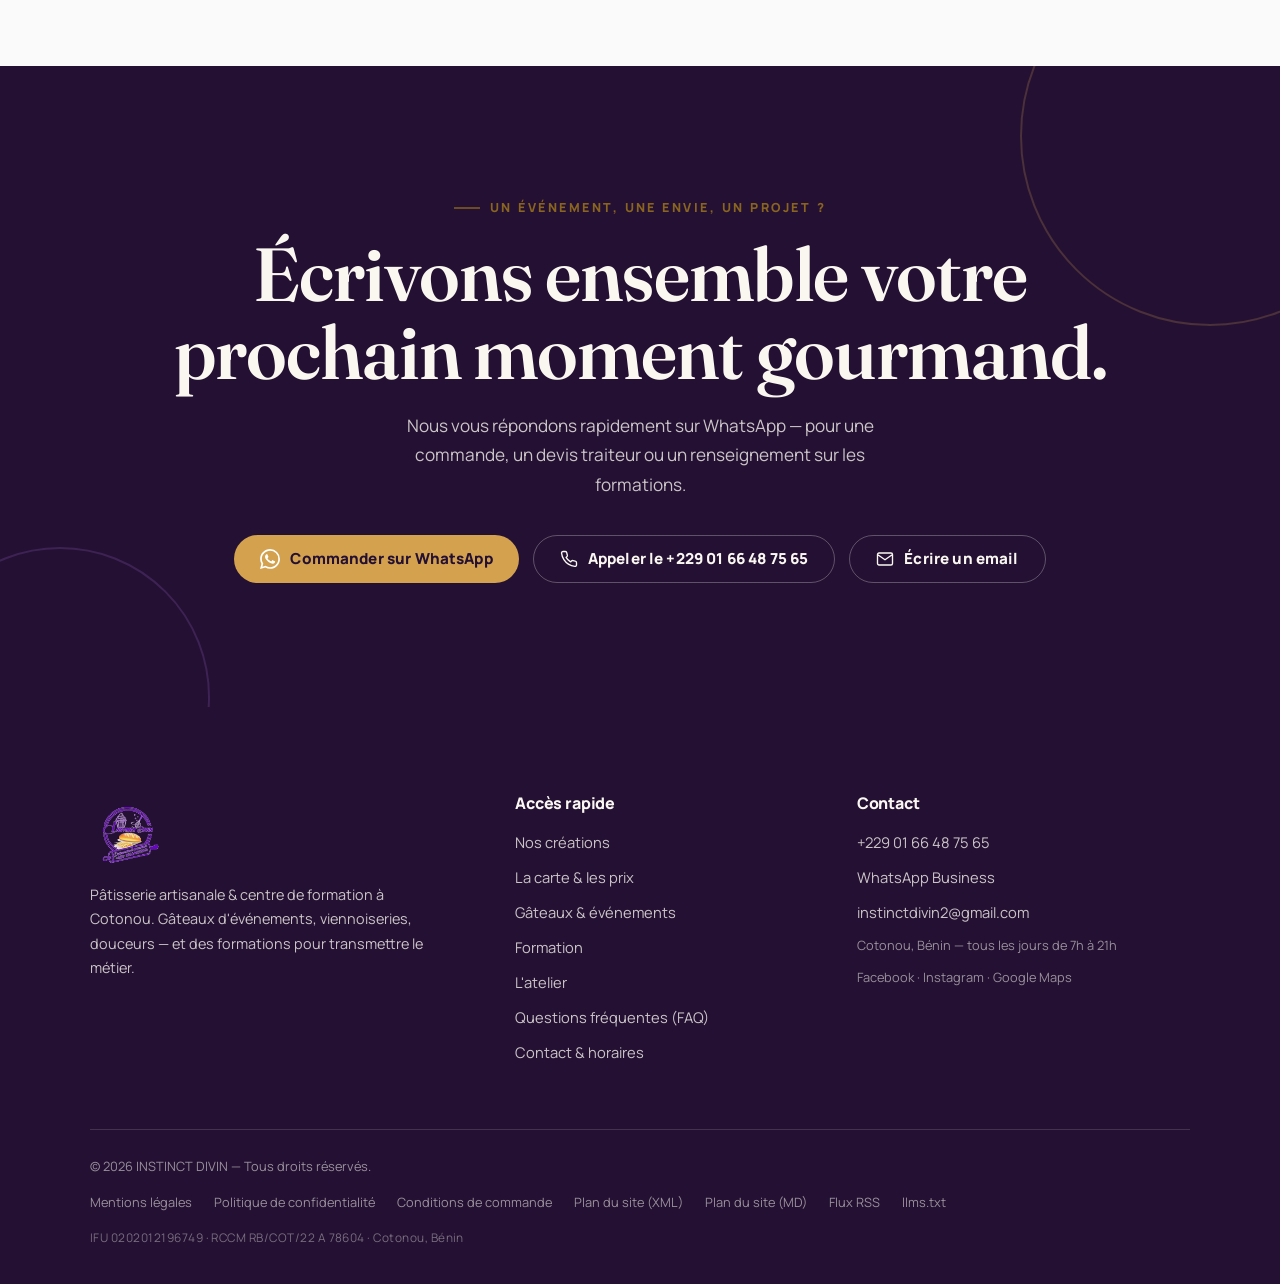
==== commit db3c4226: "feat(seo): sur-titres SEO, ancrage local Cotonou/Bénin, FAQPage et commandes diaspora" ====
--- a/index.html
+++ b/index.html
@@ -3,8 +3,8 @@
 <head>
 <meta charset="utf-8">
 <meta name="viewport" content="width=device-width, initial-scale=1">
-<title>INSTINCT DIVIN — Pâtisserie artisanale &amp; Gâteaux à Cotonou</title>
-<meta name="description" content="INSTINCT DIVIN est votre pâtisserie artisanale et centre de formation à Cotonou : gâteaux d'anniversaire et de mariage, viennoiseries pur beurre, douceurs et devis sur WhatsApp (+229 01 66 48 75 65).">
+<title>INSTINCT DIVIN | Pâtisserie Artisanale, Gâteaux &amp; Formation à Cotonou, Bénin</title>
+<meta name="description" content="INSTINCT DIVIN est une pâtisserie artisanale d'excellence et centre de formation à Cotonou au Bénin : gâteaux d'anniversaire personnalisés, viennoiseries pur beurre, pièces montées et traiteur. Commandes sur WhatsApp (+229 01 66 48 75 65).">
 <link rel="canonical" href="https://instinctdivin.com/">
 <link rel="alternate" type="application/rss+xml" title="Flux RSS INSTINCT DIVIN" href="https://instinctdivin.com/rss.xml">
 <meta name="google-site-verification" content="RIaX3cfjTY96L0k6P80RdzQ5UPWvviP93TxPL03QNKM">
@@ -13,8 +13,8 @@
 <meta property="og:type" content="website">
 <meta property="og:locale" content="fr_FR">
 <meta property="og:site_name" content="INSTINCT DIVIN">
-<meta property="og:title" content="INSTINCT DIVIN — Pâtisserie artisanale &amp; Gâteaux sur mesure à Cotonou">
-<meta property="og:description" content="INSTINCT DIVIN : gâteaux d'événements, viennoiseries pur beurre, douceurs du comptoir et centre de formation à Cotonou. Prix affichés, commande sur WhatsApp.">
+<meta property="og:title" content="INSTINCT DIVIN | Pâtisserie Artisanale, Gâteaux &amp; Formation à Cotonou, Bénin">
+<meta property="og:description" content="Pâtisserie artisanale et centre de formation à Cotonou au Bénin : gâteaux d'anniversaire sur mesure, viennoiseries pur beurre, douceurs du comptoir. Commandes sur WhatsApp.">
 <meta property="og:url" content="https://instinctdivin.com/">
 <meta property="og:image" content="https://instinctdivin.com/assets/img/og-cover.jpg">
 <meta property="og:image:width" content="1200">
@@ -29,42 +29,99 @@
 <script type="application/ld+json">
 {
   "@context": "https://schema.org",
-  "@type": ["Bakery", "LocalBusiness"],
-  "@id": "https://instinctdivin.com/#bakery",
-  "name": "INSTINCT DIVIN",
-  "alternateName": [
-    "instinctdivin",
-    "Instinct Divin",
-    "Instinct Divin Cotonou",
-    "Pâtisserie Instinct Divin"
-  ],
-  "disambiguatingDescription": "Pâtisserie artisanale, gâteaux sur mesure, viennoiseries et centre de formation professionnelle en pâtisserie et boulangerie situé à Cotonou au Bénin (marque commerciale distincte de la citation de Rousseau).",
-  "description": "Pâtisserie artisanale d'excellence et centre de formation à Cotonou : gâteaux d'anniversaire, gâteaux de mariage, viennoiseries pur beurre, traiteur et formations en pâtisserie-boulangerie.",
-  "url": "https://instinctdivin.com/",
-  "telephone": "+2290166487565",
-  "email": "instinctdivin2@gmail.com",
-  "image": "https://instinctdivin.com/assets/img/og-cover.jpg",
-  "logo": "https://instinctdivin.com/assets/img/logo.png",
-  "priceRange": "75 FCFA – 80 000 FCFA",
-  "currenciesAccepted": "XOF",
-  "paymentAccepted": "Cash, Mobile Money, Virement bancaire",
-  "hasMap": "https://maps.app.goo.gl/5irE1LpfZJMFtZVR9",
-  "address": {
-    "@type": "PostalAddress",
-    "streetAddress": "Rue 1114",
-    "addressLocality": "Cotonou",
-    "addressCountry": "BJ"
-  },
-  "openingHoursSpecification": {
-    "@type": "OpeningHoursSpecification",
-    "dayOfWeek": ["Monday","Tuesday","Wednesday","Thursday","Friday","Saturday","Sunday"],
-    "opens": "07:00",
-    "closes": "21:00"
-  },
-  "sameAs": [
-    "https://www.facebook.com/Instinctdivinchezsylvan",
-    "https://www.instagram.com/instinct_divin1",
-    "https://maps.app.goo.gl/5irE1LpfZJMFtZVR9"
+  "@graph": [
+    {
+      "@type": ["Bakery", "LocalBusiness"],
+      "@id": "https://instinctdivin.com/#bakery",
+      "name": "INSTINCT DIVIN",
+      "alternateName": [
+        "instinctdivin",
+        "Instinct Divin",
+        "Instinct Divin Cotonou",
+        "Pâtisserie Instinct Divin",
+        "Pâtisserie Instinct Divin Bénin"
+      ],
+      "disambiguatingDescription": "Pâtisserie artisanale, gâteaux sur mesure, viennoiseries et centre de formation professionnelle en pâtisserie et boulangerie situé à Cotonou au Bénin (marque commerciale distincte de la citation de Rousseau).",
+      "description": "Pâtisserie artisanale d'excellence et centre de formation à Cotonou au Bénin : gâteaux d'anniversaire personnalisés, gâteaux de mariage, viennoiseries pur beurre, traiteur et formations en pâtisserie-boulangerie.",
+      "url": "https://instinctdivin.com/",
+      "telephone": "+2290166487565",
+      "email": "instinctdivin2@gmail.com",
+      "image": "https://instinctdivin.com/assets/img/og-cover.jpg",
+      "logo": "https://instinctdivin.com/assets/img/logo.png",
+      "priceRange": "75 FCFA – 80 000 FCFA",
+      "currenciesAccepted": "XOF",
+      "paymentAccepted": "Cash, Mobile Money, Virement bancaire",
+      "hasMap": "https://maps.app.goo.gl/5irE1LpfZJMFtZVR9",
+      "address": {
+        "@type": "PostalAddress",
+        "streetAddress": "Rue 1114",
+        "addressLocality": "Cotonou",
+        "addressRegion": "Littoral",
+        "addressCountry": "BJ"
+      },
+      "areaServed": [
+        { "@type": "City", "name": "Cotonou" },
+        { "@type": "City", "name": "Abomey-Calavi" },
+        { "@type": "Country", "name": "Bénin" }
+      ],
+      "openingHoursSpecification": {
+        "@type": "OpeningHoursSpecification",
+        "dayOfWeek": ["Monday","Tuesday","Wednesday","Thursday","Friday","Saturday","Sunday"],
+        "opens": "07:00",
+        "closes": "21:00"
+      },
+      "sameAs": [
+        "https://www.facebook.com/Instinctdivinchezsylvan",
+        "https://www.instagram.com/instinct_divin1",
+        "https://maps.app.goo.gl/5irE1LpfZJMFtZVR9"
+      ]
+    },
+    {
+      "@type": "FAQPage",
+      "@id": "https://instinctdivin.com/#faq",
+      "mainEntity": [
+        {
+          "@type": "Question",
+          "name": "Où trouver une bonne pâtisserie artisanale locale à Cotonou au Bénin ?",
+          "acceptedAnswer": {
+            "@type": "Answer",
+            "text": "INSTINCT DIVIN est située à Cotonou (Rue 1114, proche de l'Abattoir et de l'Église Ste de l'Enfant). Notre atelier vous accueille 7j/7 de 7h à 21h pour vos gâteaux d'anniversaire sur mesure, pièces montées, viennoiseries pur beurre et mignardises traiteur."
+          }
+        },
+        {
+          "@type": "Question",
+          "name": "Comment commander un gâteau d'anniversaire personnalisé ou un cake design à Cotonou ?",
+          "acceptedAnswer": {
+            "@type": "Answer",
+            "text": "La commande s'effectue directement sur WhatsApp au +229 01 66 48 75 65. Envoyez votre photo d'inspiration, le nombre de convives et la date de l'événement. Prévoyez 24h à 48h de délai pour les gâteaux personnalisés et impressions photo alimentaires."
+          }
+        },
+        {
+          "@type": "Question",
+          "name": "Quels sont les tarifs des gâteaux et des box de mignardises chez Instinct Divin ?",
+          "acceptedAnswer": {
+            "@type": "Answer",
+            "text": "Nos gâteaux d'anniversaire débutent à 7 000 FCFA puis 10 000, 15 000, 20 000 et 25 000 FCFA selon le format et le décor. Les gâteaux avec impression photo vont de 25 000 à 30 000 FCFA. Les pièces montées de mariage vont de 40 000 à 80 000 FCFA. Les box de mignardises débutent dès 7 000 FCFA."
+          }
+        },
+        {
+          "@type": "Question",
+          "name": "Proposez-vous la livraison de gâteaux et viennoiseries à Cotonou et Calavi ?",
+          "acceptedAnswer": {
+            "@type": "Answer",
+            "text": "Oui, nous livrons à Cotonou (Haie Vive, Cadjèhoun, Fidjrossè, Akpakpa, Ganhi…) ainsi qu'à Abomey-Calavi et ses environs. Les commandes à distance depuis l'étranger (diaspora en France, Canada, etc.) sont acceptées pour faire livrer vos proches au Bénin."
+          }
+        },
+        {
+          "@type": "Question",
+          "name": "Quelles formations en pâtisserie et boulangerie proposez-vous au Bénin ?",
+          "acceptedAnswer": {
+            "@type": "Answer",
+            "text": "INSTINCT DIVIN forme les futurs professionnels et passionnés à Cotonou : ateliers initiation, masterclasses thématiques et cursus professionnel certifiant 100% pratique en laboratoire."
+          }
+        }
+      ]
+    }
   ]
 }
 </script>
@@ -220,9 +277,9 @@
 <section class="section bg-cream" id="selection">
   <div class="container">
     <div class="sec-head">
-      <p class="eyebrow">Sélection signature</p>
-      <h2>Ce qui sort de l'atelier en ce moment.</h2>
-      <p class="lead">Un aperçu de nos créations les plus demandées — chaque pièce est préparée sur commande, à votre thème.</p>
+      <h2 class="eyebrow">Gâteaux d'anniversaire &amp; Pâtisserie artisanale à Cotonou</h2>
+      <p class="editorial-heading">Ce qui sort de l'atelier en ce moment.</p>
+      <p class="lead">Un aperçu de nos créations les plus demandées — chaque gâteau d'anniversaire, pièce montée ou viennoiserie est préparé sur commande.</p>
     </div>
     <div class="selection">
       <a class="sel sel--wide reveal wa" href="https://wa.me/2290166487565" data-wa-product="Forêt Noire signature" data-wa-price="12 000 FCFA">
@@ -257,8 +314,8 @@
 <section class="section bg-white" id="carte">
   <div class="container">
     <div class="sec-head">
-      <p class="eyebrow">La carte &amp; les prix</p>
-      <h2>Tous nos prix, affichés clairement.</h2>
+      <h2 class="eyebrow">Carte &amp; Tarifs — Pâtisserie, Viennoiseries et Traiteur à Cotonou</h2>
+      <p class="editorial-heading">Tous nos prix, affichés clairement.</p>
       <p class="lead">Parcourez nos trois gammes et commandez directement la création qui vous plaît — le message WhatsApp est pré-rempli avec le produit.</p>
     </div>
 
@@ -492,8 +549,8 @@
 <section class="section bg-cream" id="evenements">
   <div class="container events">
     <div>
-      <p class="eyebrow">Mariages · Communions · Anniversaires</p>
-      <h2 class="display" style="font-size:clamp(1.9rem,4.2vw,3rem)">Des pièces d'exception pour vos grands moments.</h2>
+      <h2 class="eyebrow">Mariages &amp; Pièces montées sur mesure au Bénin</h2>
+      <p class="editorial-heading display" style="font-size:clamp(1.9rem,4.2vw,3rem)">Des pièces d'exception pour vos grands moments.</p>
       <p class="lead" style="margin-top:18px">Chaque création est réalisée sur commande, à votre thème, selon la taille et le décor choisis — et photographiée dans notre atelier de Cotonou.</p>
       <ul class="events__list">
         <li><svg width="18" height="18" aria-hidden="true"><use href="#i-check"/></svg><span>Pièces montées de mariage prestige — 40 000, 50 000 et 80 000 FCFA</span></li>
@@ -577,8 +634,8 @@
 <section class="section bg-cream" id="histoire">
   <div class="container histoire">
     <div>
-      <p class="eyebrow">L'atelier</p>
-      <h2 class="display" style="font-size:clamp(1.9rem,4.2vw,3rem)">Un savoir-faire artisanal, à Cotonou.</h2>
+      <h2 class="eyebrow">Pâtisserie artisanale locale &amp; savoir-faire béninois</h2>
+      <p class="editorial-heading display" style="font-size:clamp(1.9rem,4.2vw,3rem)">Un savoir-faire artisanal, à Cotonou.</p>
       <p class="lead" style="margin-top:18px">C'est ici que tout prend forme : les fournées de l'aube, les décors posés à la main, les pièces montées des grands jours. INSTINCT DIVIN cultive un savoir-faire artisanal exigeant — ingrédients frais, préparation quotidienne, hygiène rigoureuse — et le transmet aux futures générations de pâtissiers du Bénin.</p>
       <div class="hero__badges">
         <span class="chip">Ingrédients frais</span>
@@ -589,6 +646,39 @@
     <div class="histoire__media">
       <img src="IMG-20261001-WA0016.jpg" alt="Devanture de la pâtisserie INSTINCT DIVIN à Cotonou — vitrine de créations et atelier" loading="lazy">
       <span class="histoire__stamp" aria-hidden="true"><img src="assets/img/logo.png" alt=""></span>
+    </div>
+  </div>
+</section>
+
+<!-- ===================== FAQ LOCALE & DÉCOUVERTE ===================== -->
+<section class="section bg-cream" id="faq">
+  <div class="container">
+    <div class="sec-head">
+      <h2 class="eyebrow">FAQ — Pâtisserie locale, gâteaux &amp; commandes au Bénin</h2>
+      <p class="editorial-heading">Tout ce que vous devez savoir avant de commander.</p>
+      <p class="lead">Des réponses claires sur nos commandes de gâteaux d'anniversaire, nos délais, la livraison à Cotonou et les commandes pour vos proches depuis la diaspora.</p>
+    </div>
+    <div class="faq">
+      <details class="reveal">
+        <summary>Où trouver une bonne pâtisserie artisanale locale à Cotonou au Bénin ?</summary>
+        <p>INSTINCT DIVIN est située à Cotonou (Rue 1114, proche de l'Abattoir et de l'Église Ste de l'Enfant). Notre atelier vous accueille 7j/7 de 7h à 21h pour vos gâteaux d'anniversaire sur mesure, pièces montées, viennoiseries pur beurre et mignardises traiteur.</p>
+      </details>
+      <details class="reveal reveal--d1">
+        <summary>Comment commander un gâteau d'anniversaire personnalisé ou un cake design à Cotonou ?</summary>
+        <p>La commande s'effectue directement sur WhatsApp au <a href="tel:+2290166487565">+229 01 66 48 75 65</a>. Envoyez votre photo d'inspiration, le nombre de convives et la date de l'événement. Prévoyez 24h à 48h de délai pour les gâteaux personnalisés et impressions photo alimentaires.</p>
+      </details>
+      <details class="reveal reveal--d2">
+        <summary>Quels sont les tarifs des gâteaux et des box de mignardises chez Instinct Divin ?</summary>
+        <p>Nos gâteaux d'anniversaire débutent à 7 000 FCFA puis 10 000, 15 000, 20 000 et 25 000 FCFA selon le format et le décor. Les gâteaux avec impression photo vont de 25 000 à 30 000 FCFA. Les pièces montées de mariage vont de 40 000 à 80 000 FCFA. Les box de mignardises débutent dès 7 000 FCFA.</p>
+      </details>
+      <details class="reveal reveal--d3">
+        <summary>Proposez-vous la livraison de gâteaux et viennoiseries à Cotonou et Calavi ?</summary>
+        <p>Oui, nous livrons à Cotonou (Haie Vive, Cadjèhoun, Fidjrossè, Akpakpa, Ganhi…) ainsi qu'à Abomey-Calavi et ses environs. Les commandes à distance depuis l'étranger (diaspora en France, Canada, etc.) sont acceptées avec paiement sécurisé (Mobile Money, virement) pour régaler vos proches au Bénin.</p>
+      </details>
+      <details class="reveal">
+        <summary>Quelles formations en pâtisserie et boulangerie proposez-vous au Bénin ?</summary>
+        <p>INSTINCT DIVIN forme les futurs professionnels et passionnés à Cotonou : ateliers initiation, masterclasses thématiques et cursus professionnel certifiant 100% pratique en laboratoire. <a href="formation.html">Découvrir les formations</a>.</p>
+      </details>
     </div>
   </div>
 </section>
@@ -617,8 +707,8 @@
           <dd>Cotonou, Bénin — <a href="https://maps.app.goo.gl/5irE1LpfZJMFtZVR9" target="_blank" rel="noopener">itinéraire Google Maps</a></dd>
         </div>
         <div>
-          <dt>Livraison</dt>
-          <dd>Livraison à Cotonou et ses environs — modalités confirmées sur WhatsApp.</dd>
+          <dt>Livraison &amp; Diaspora</dt>
+          <dd>Livraison express dans tout Cotonou (Haie Vive, Cadjèhoun, Fidjrossè, Akpakpa, Ganhi…) ainsi qu'à Abomey-Calavi, Godomey et Ouidah. <strong>Commandes à distance possibles depuis l'international</strong> (France, Canada, USA, diaspora) via WhatsApp pour célébrer vos proches au Bénin.</dd>
         </div>
       </dl>
     </div>
@@ -673,6 +763,7 @@
           <a href="#evenements">Gâteaux &amp; événements</a>
           <a href="formation.html">Formation</a>
           <a href="#histoire">L'atelier</a>
+          <a href="#faq">Questions fréquentes (FAQ)</a>
           <a href="#contact">Contact &amp; horaires</a>
         </nav>
       </div>
--- a/assets/css/style.css
+++ b/assets/css/style.css
@@ -138,9 +138,19 @@
   font-size:.78rem;font-weight:800;letter-spacing:.2em;text-transform:uppercase;
   color:var(--gold-deep);
 }
-.dark .eyebrow{color:var(--gold)}
-.eyebrow::before{content:"";width:26px;height:1.5px;background:currentColor;opacity:.7}
-.eyebrow--bare::before{display:none}
+h2.eyebrow,.sec-head h2.eyebrow{
+  display:inline-flex;align-items:center;gap:10px;
+  font-size:.78rem;font-weight:800;letter-spacing:.2em;text-transform:uppercase;
+  color:var(--gold-deep);margin:0 0 14px;line-height:1.4;font-family:var(--font-sans);
+}
+.editorial-heading{
+  font-family:var(--font-display);font-size:clamp(1.9rem,4.2vw,3rem);
+  line-height:1.15;letter-spacing:-.01em;color:inherit;margin:0;font-weight:600;
+}
+.dark .editorial-heading{color:var(--cream)}
+.dark h2.eyebrow{color:var(--gold)}
+.eyebrow::before,h2.eyebrow::before{content:"";width:26px;height:1.5px;background:currentColor;opacity:.7}
+.eyebrow--bare::before,h2.eyebrow--bare::before{display:none}
 
 .display{
   font-family:var(--font-display);font-weight:600;
